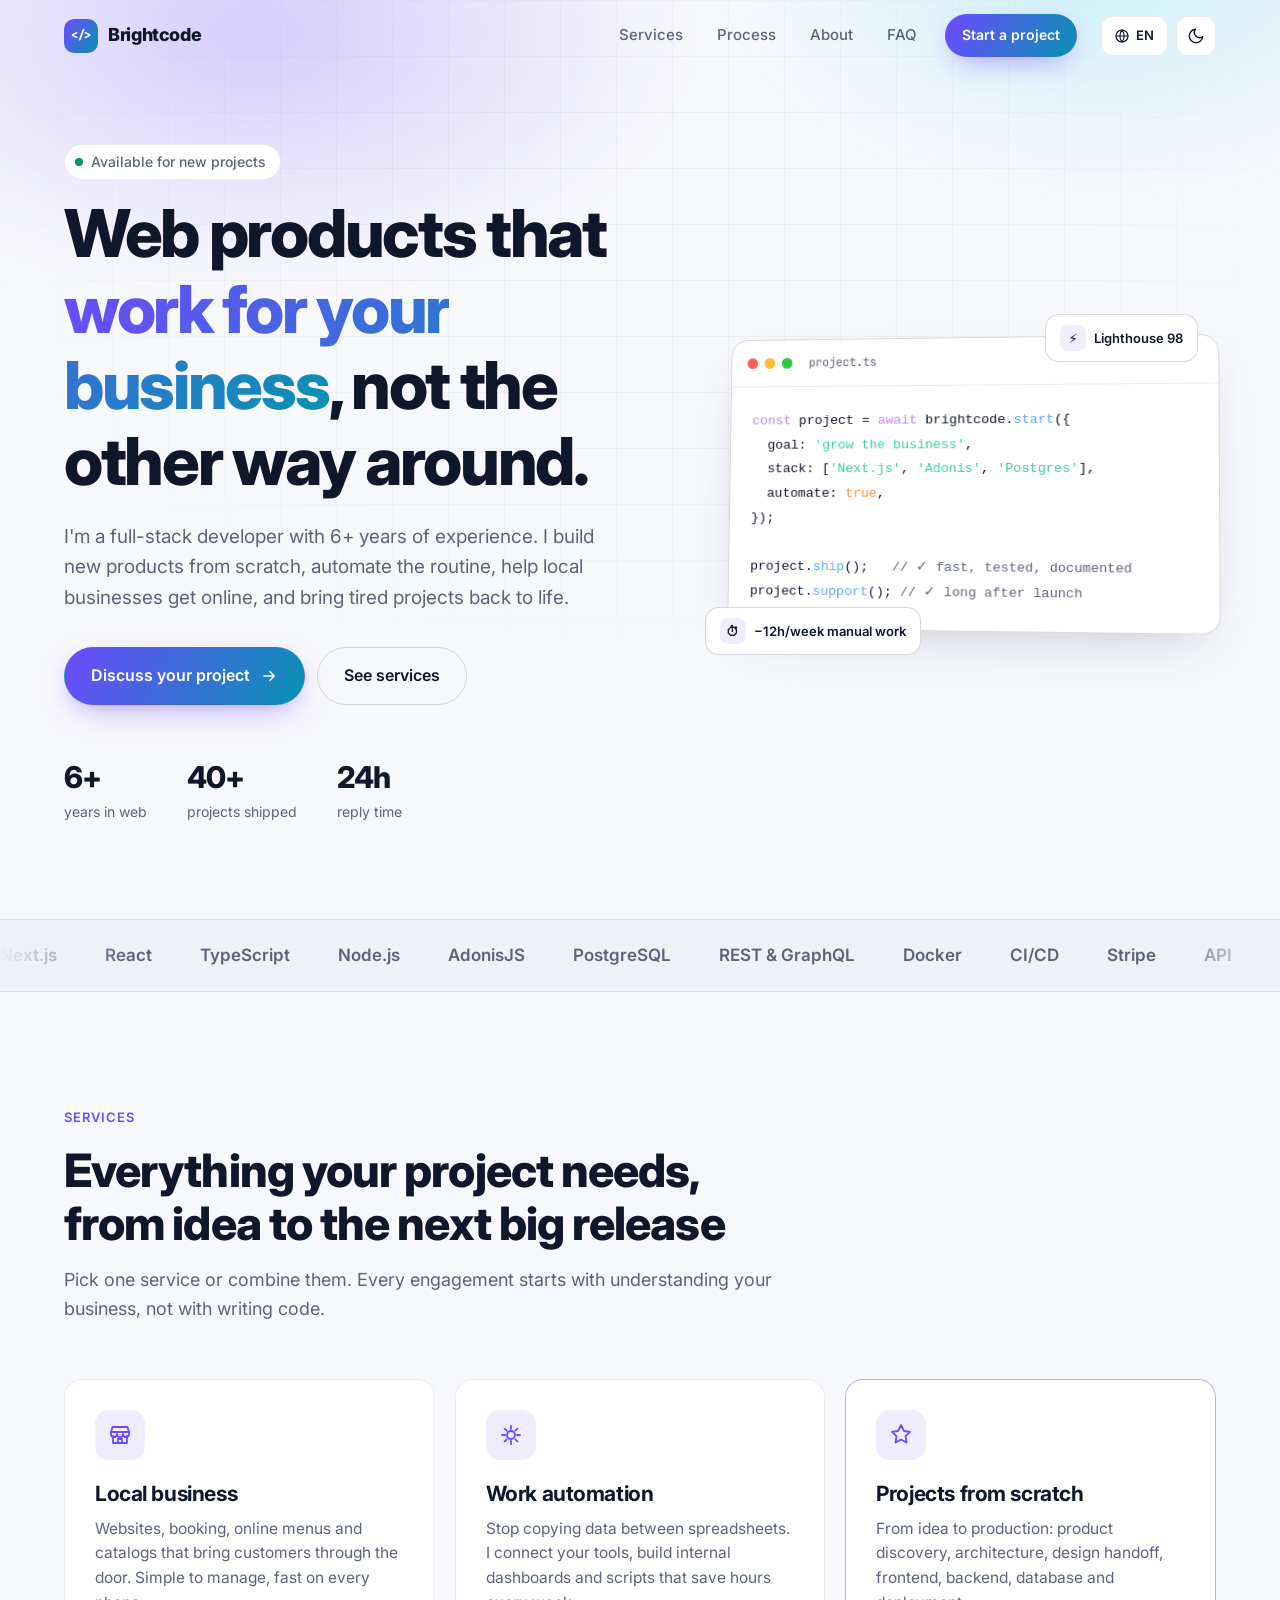
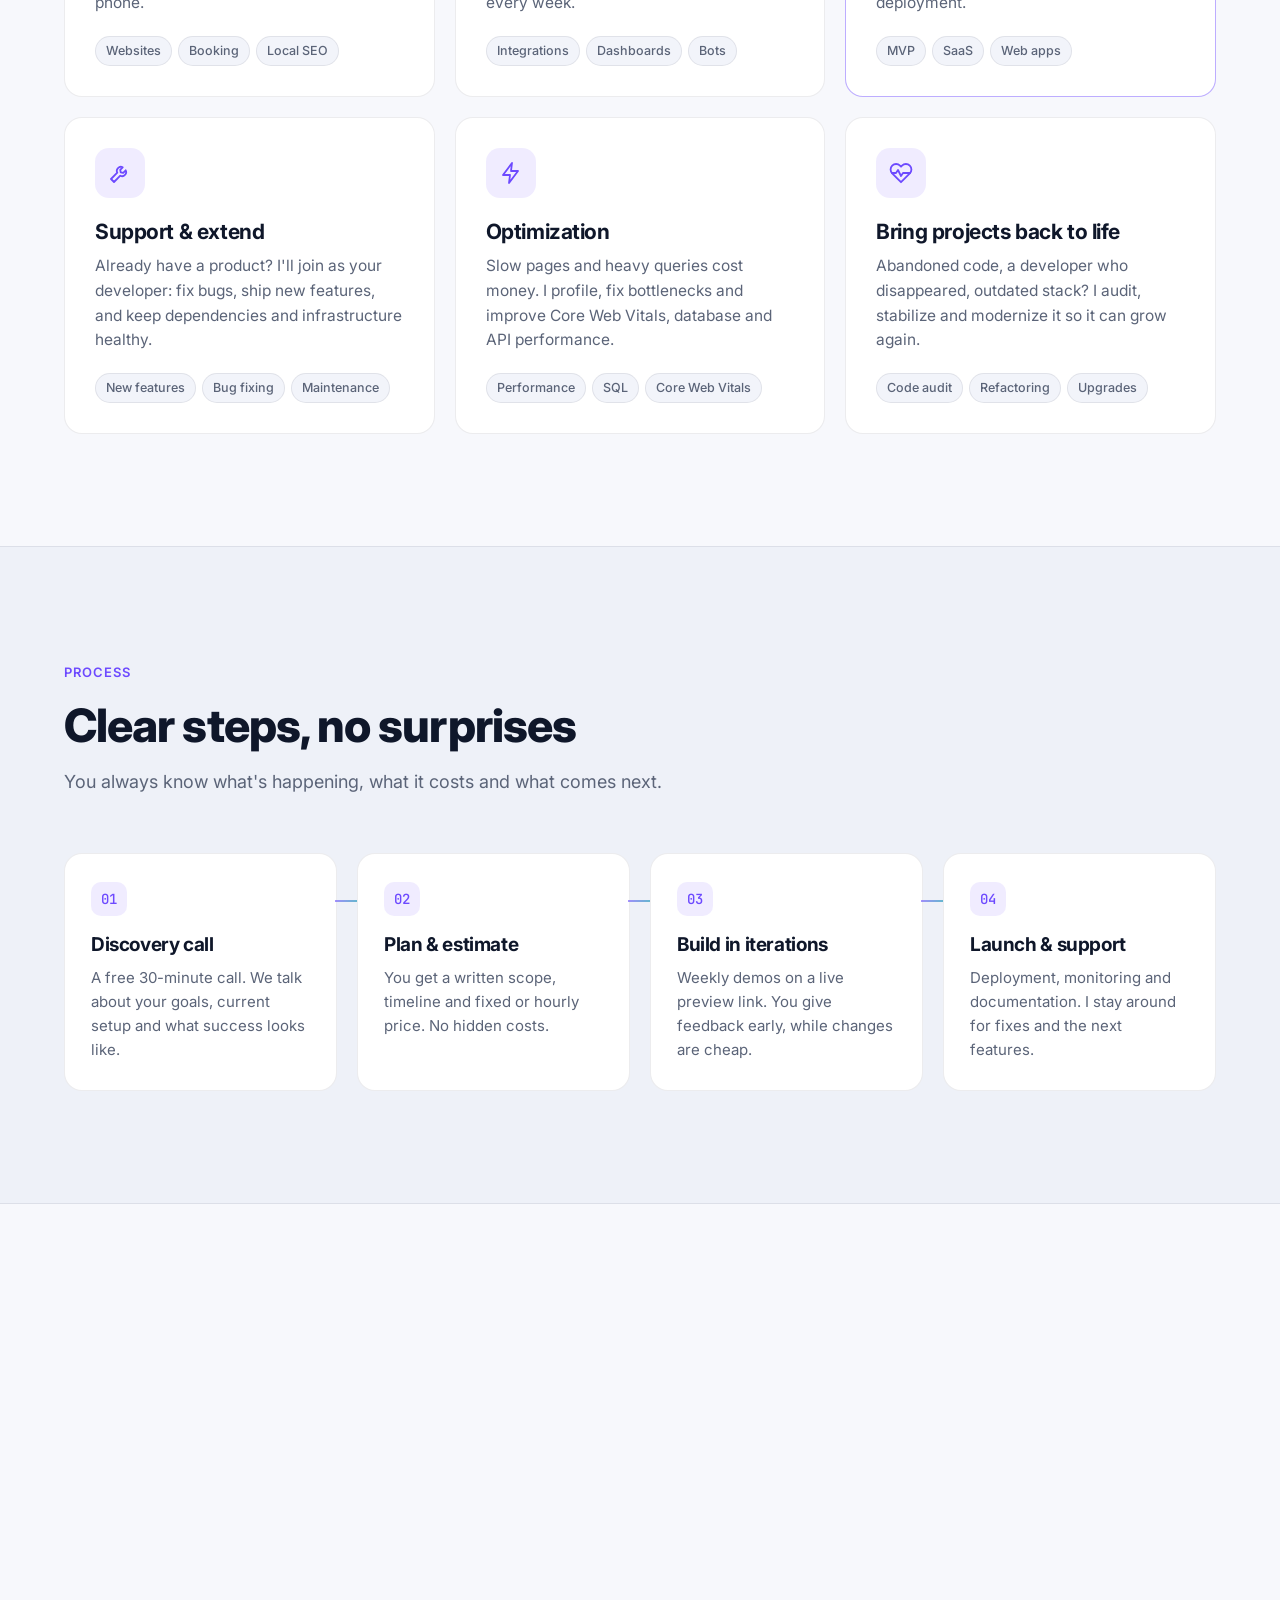
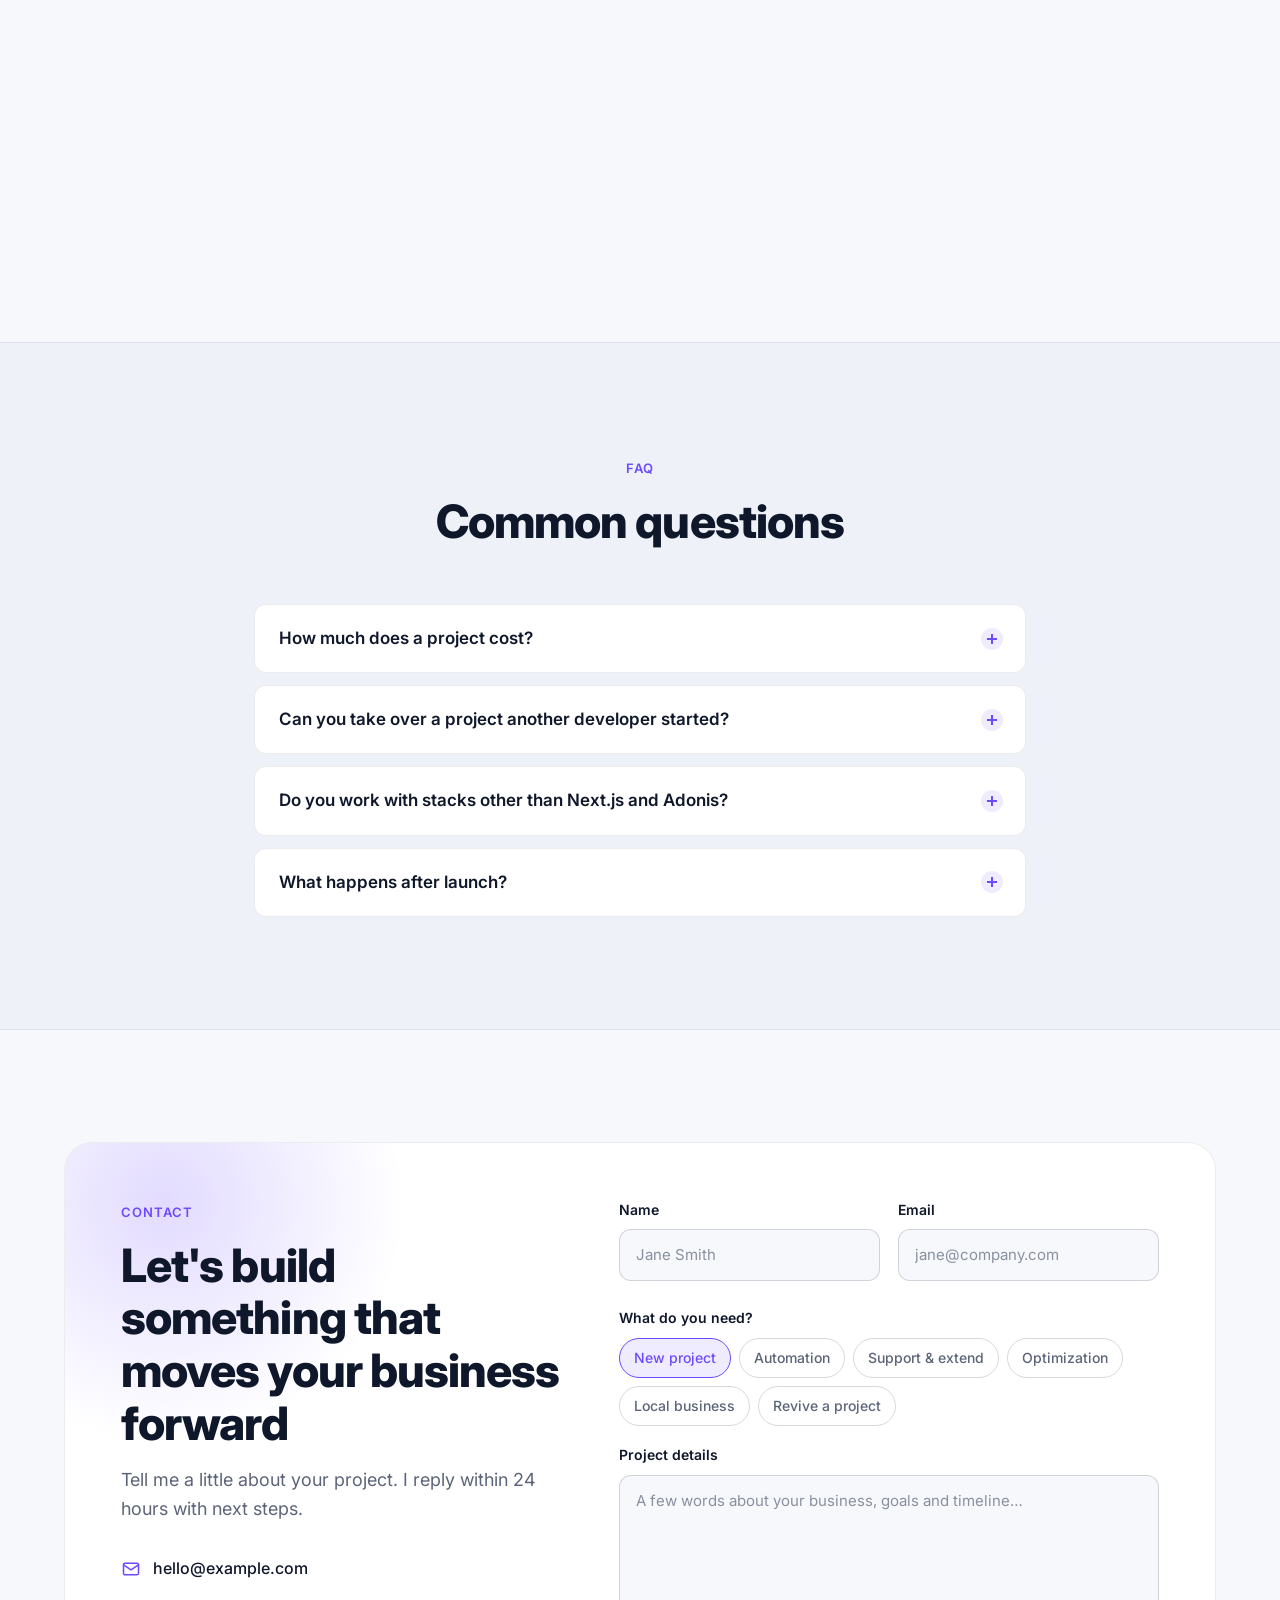
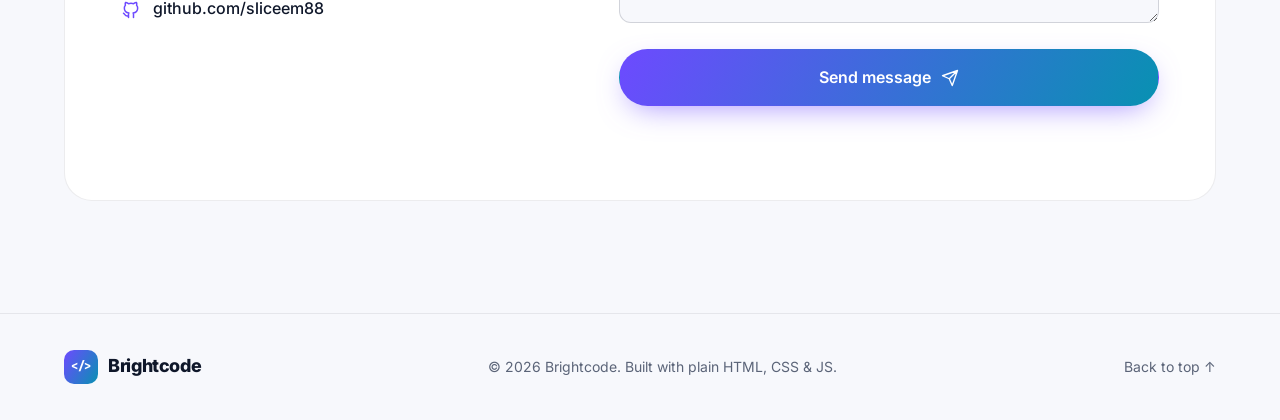
==== index.html @ bf72f072 "Add multilingual landing page for web development services Single-page landing in plain HTML/CSS/JS " ====
<!doctype html>
<html lang="en">
<head>
  <meta charset="utf-8">
  <meta name="viewport" content="width=device-width, initial-scale=1">
  <title>Brightcode — Web development for businesses that want to grow</title>
  <meta name="description" content="Independent web studio. I build new products from scratch, automate routine work, help local businesses get online, and bring existing projects back to life.">
  <meta name="theme-color" content="#0b0d12">
  <meta property="og:title" content="Brightcode — Web development studio">
  <meta property="og:description" content="New builds, automation, support and optimization for web projects.">
  <meta property="og:type" content="website">
  <link rel="icon" href="data:image/svg+xml,%3Csvg xmlns='http://www.w3.org/2000/svg' viewBox='0 0 32 32'%3E%3Crect width='32' height='32' rx='8' fill='%237c5cff'/%3E%3Cpath d='M12 10l-6 6 6 6M20 10l6 6-6 6' stroke='white' stroke-width='3' fill='none' stroke-linecap='round' stroke-linejoin='round'/%3E%3C/svg%3E">
  <link rel="preconnect" href="https://fonts.googleapis.com">
  <link rel="preconnect" href="https://fonts.gstatic.com" crossorigin>
  <link href="https://fonts.googleapis.com/css2?family=Inter:wght@400;500;600;700;800&family=JetBrains+Mono:wght@500&display=swap&subset=cyrillic,latin-ext" rel="stylesheet">
  <link rel="stylesheet" href="styles.css">
  <script>
    // Apply saved theme before paint to avoid a flash
    try {
      var t = localStorage.getItem('theme');
      if (t) document.documentElement.setAttribute('data-theme', t);
    } catch (e) {}
  </script>
</head>
<body>
  <a class="skip-link" href="#main" data-i18n="skip">Skip to content</a>

  <!-- ============ Header ============ -->
  <header class="header" id="header">
    <div class="container header__inner">
      <a href="#top" class="logo" aria-label="Brightcode">
        <span class="logo__mark" aria-hidden="true">&lt;/&gt;</span>
        <span class="logo__text">Brightcode</span>
      </a>

      <nav class="nav" id="nav" aria-label="Main">
        <ul class="nav__list">
          <li><a href="#services" class="nav__link" data-i18n="nav.services">Services</a></li>
          <li><a href="#process" class="nav__link" data-i18n="nav.process">Process</a></li>
          <li><a href="#about" class="nav__link" data-i18n="nav.about">About</a></li>
          <li><a href="#faq" class="nav__link" data-i18n="nav.faq">FAQ</a></li>
          <li class="nav__cta-item"><a href="#contact" class="btn btn--primary btn--sm" data-i18n="nav.cta">Start a project</a></li>
        </ul>
      </nav>

      <div class="header__actions">
        <div class="lang" id="lang">
          <button class="lang__btn" id="langBtn" type="button" aria-haspopup="listbox" aria-expanded="false" aria-label="Language">
            <svg viewBox="0 0 24 24" aria-hidden="true"><circle cx="12" cy="12" r="9"/><path d="M3 12h18M12 3a14 14 0 0 1 0 18M12 3a14 14 0 0 0 0 18"/></svg>
            <span id="langCurrent">EN</span>
          </button>
          <ul class="lang__menu" id="langMenu" role="listbox" aria-label="Language">
            <li><button type="button" role="option" data-lang="en">English <span>EN</span></button></li>
            <li><button type="button" role="option" data-lang="ru">Русский <span>RU</span></button></li>
            <li><button type="button" role="option" data-lang="lv">Latviešu <span>LV</span></button></li>
          </ul>
        </div>
        <button class="icon-btn" id="themeToggle" type="button" data-i18n-aria="aria.theme" aria-label="Toggle color theme">
          <svg class="icon-sun" viewBox="0 0 24 24" aria-hidden="true"><circle cx="12" cy="12" r="4"/><path d="M12 2v2M12 20v2M4.93 4.93l1.41 1.41M17.66 17.66l1.41 1.41M2 12h2M20 12h2M4.93 19.07l1.41-1.41M17.66 6.34l1.41-1.41"/></svg>
          <svg class="icon-moon" viewBox="0 0 24 24" aria-hidden="true"><path d="M21 12.79A9 9 0 1 1 11.21 3 7 7 0 0 0 21 12.79z"/></svg>
        </button>
        <button class="icon-btn burger" id="burger" type="button" data-i18n-aria="aria.menu" aria-label="Open menu" aria-expanded="false" aria-controls="nav">
          <span></span><span></span><span></span>
        </button>
      </div>
    </div>
  </header>

  <main id="main">
    <!-- ============ Hero ============ -->
    <section class="hero" id="top">
      <div class="hero__glow" aria-hidden="true"></div>
      <div class="hero__grid" aria-hidden="true"></div>
      <div class="container hero__inner">
        <div class="hero__content">
          <p class="eyebrow reveal"><span class="dot"></span> <span data-i18n="hero.badge">Available for new projects</span></p>
          <h1 class="hero__title reveal" data-i18n="hero.title">Web products that <span class="gradient-text">work for your business</span>, not the other way around.</h1>
          <p class="hero__lead reveal" data-i18n="hero.lead">I'm a full-stack developer with 6+ years of experience. I build new products from scratch, automate the routine, help local businesses get online, and bring tired projects back to life.</p>
          <div class="hero__actions reveal">
            <a href="#contact" class="btn btn--primary btn--lg">
              <span data-i18n="hero.cta">Discuss your project</span>
              <svg viewBox="0 0 24 24" aria-hidden="true"><path d="M5 12h14M13 6l6 6-6 6"/></svg>
            </a>
            <a href="#services" class="btn btn--ghost btn--lg" data-i18n="hero.cta2">See services</a>
          </div>
          <ul class="hero__stats reveal">
            <li><strong>6+</strong><span data-i18n="hero.stat1">years in web</span></li>
            <li><strong>40+</strong><span data-i18n="hero.stat2">projects shipped</span></li>
            <li><strong>24h</strong><span data-i18n="hero.stat3">reply time</span></li>
          </ul>
        </div>

        <div class="hero__visual reveal" aria-hidden="true">
          <div class="code-card">
            <div class="code-card__bar">
              <span></span><span></span><span></span>
              <em>project.ts</em>
            </div>
<pre class="code-card__body"><code><span class="k">const</span> project = <span class="k">await</span> brightcode.<span class="f">start</span>({
  goal: <span class="s">'grow the business'</span>,
  stack: [<span class="s">'Next.js'</span>, <span class="s">'Adonis'</span>, <span class="s">'Postgres'</span>],
  automate: <span class="b">true</span>,
});

project.<span class="f">ship</span>();   <span class="c">// ✓ fast, tested, documented</span>
project.<span class="f">support</span>(); <span class="c">// ✓ long after launch</span></code></pre>
          </div>
          <div class="float-chip float-chip--1">
            <span class="chip-icon">⚡</span> Lighthouse 98
          </div>
          <div class="float-chip float-chip--2">
            <span class="chip-icon">⏱</span> <span data-i18n="hero.chip">−12h/week manual work</span>
          </div>
        </div>
      </div>
    </section>

    <!-- ============ Marquee ============ -->
    <section class="stack-strip" aria-label="Technologies">
      <div class="marquee">
        <div class="marquee__track">
          <span>Next.js</span><span>React</span><span>TypeScript</span><span>Node.js</span><span>AdonisJS</span><span>PostgreSQL</span><span>REST &amp; GraphQL</span><span>Docker</span><span>CI/CD</span><span>Stripe</span><span>API</span>
          <span aria-hidden="true">Next.js</span><span aria-hidden="true">React</span><span aria-hidden="true">TypeScript</span><span aria-hidden="true">Node.js</span><span aria-hidden="true">AdonisJS</span><span aria-hidden="true">PostgreSQL</span><span aria-hidden="true">REST &amp; GraphQL</span><span aria-hidden="true">Docker</span><span aria-hidden="true">CI/CD</span><span aria-hidden="true">Stripe</span><span aria-hidden="true">API</span>
        </div>
      </div>
    </section>

    <!-- ============ Services ============ -->
    <section class="section" id="services">
      <div class="container">
        <header class="section__head reveal">
          <p class="eyebrow" data-i18n="services.eyebrow">Services</p>
          <h2 class="section__title" data-i18n="services.title">Everything your project needs, from idea to the next big release</h2>
          <p class="section__lead" data-i18n="services.lead">Pick one service or combine them. Every engagement starts with understanding your business, not with writing code.</p>
        </header>

        <div class="services">
          <article class="service-card reveal">
            <div class="service-card__icon">
              <svg viewBox="0 0 24 24" aria-hidden="true"><path d="M3 9l1.5-5h15L21 9"/><path d="M3 9h18v2a3 3 0 0 1-6 0 3 3 0 0 1-6 0 3 3 0 0 1-6 0z"/><path d="M5 13v7h14v-7"/><path d="M10 20v-4h4v4"/></svg>
            </div>
            <h3 data-i18n="s1.title">Local business</h3>
            <p data-i18n="s1.text">Websites, booking, online menus and catalogs that bring customers through the door. Simple to manage, fast on every phone.</p>
            <ul class="tags" data-i18n="s1.tags"><li>Websites</li><li>Booking</li><li>Local SEO</li></ul>
          </article>

          <article class="service-card reveal">
            <div class="service-card__icon">
              <svg viewBox="0 0 24 24" aria-hidden="true"><path d="M12 3v3M12 18v3M3 12h3M18 12h3"/><circle cx="12" cy="12" r="4"/><path d="M5.6 5.6l2.1 2.1M16.3 16.3l2.1 2.1M5.6 18.4l2.1-2.1M16.3 7.7l2.1-2.1"/></svg>
            </div>
            <h3 data-i18n="s2.title">Work automation</h3>
            <p data-i18n="s2.text">Stop copying data between spreadsheets. I connect your tools, build internal dashboards and scripts that save hours every week.</p>
            <ul class="tags" data-i18n="s2.tags"><li>Integrations</li><li>Dashboards</li><li>Bots</li></ul>
          </article>

          <article class="service-card service-card--featured reveal">
            <div class="service-card__icon">
              <svg viewBox="0 0 24 24" aria-hidden="true"><path d="M12 2l3 6 6 .9-4.5 4.3 1 6.3L12 16.5 6.5 19.5l1-6.3L3 8.9 9 8z"/></svg>
            </div>
            <h3 data-i18n="s3.title">Projects from scratch</h3>
            <p data-i18n="s3.text">From idea to production: product discovery, architecture, design handoff, frontend, backend, database and deployment.</p>
            <ul class="tags" data-i18n="s3.tags"><li>MVP</li><li>SaaS</li><li>Web apps</li></ul>
          </article>

          <article class="service-card reveal">
            <div class="service-card__icon">
              <svg viewBox="0 0 24 24" aria-hidden="true"><path d="M14.7 6.3a4 4 0 0 0-5.4 5.4L3 18l3 3 6.3-6.3a4 4 0 0 0 5.4-5.4l-2.5 2.5-2.5-.5-.5-2.5z"/></svg>
            </div>
            <h3 data-i18n="s4.title">Support &amp; extend</h3>
            <p data-i18n="s4.text">Already have a product? I'll join as your developer: fix bugs, ship new features, and keep dependencies and infrastructure healthy.</p>
            <ul class="tags" data-i18n="s4.tags"><li>New features</li><li>Bug fixing</li><li>Maintenance</li></ul>
          </article>

          <article class="service-card reveal">
            <div class="service-card__icon">
              <svg viewBox="0 0 24 24" aria-hidden="true"><path d="M13 2L4 14h7l-1 8 9-12h-7z"/></svg>
            </div>
            <h3 data-i18n="s5.title">Optimization</h3>
            <p data-i18n="s5.text">Slow pages and heavy queries cost money. I profile, fix bottlenecks and improve Core Web Vitals, database and API performance.</p>
            <ul class="tags" data-i18n="s5.tags"><li>Performance</li><li>SQL</li><li>Core Web Vitals</li></ul>
          </article>

          <article class="service-card reveal">
            <div class="service-card__icon">
              <svg viewBox="0 0 24 24" aria-hidden="true"><path d="M20.8 4.6a5.5 5.5 0 0 0-7.8 0L12 5.7l-1-1.1a5.5 5.5 0 0 0-7.8 7.8L12 21.2l8.8-8.8a5.5 5.5 0 0 0 0-7.8z"/><path d="M3 12h4l2-3 3 6 2-3h7"/></svg>
            </div>
            <h3 data-i18n="s6.title">Bring projects back to life</h3>
            <p data-i18n="s6.text">Abandoned code, a developer who disappeared, outdated stack? I audit, stabilize and modernize it so it can grow again.</p>
            <ul class="tags" data-i18n="s6.tags"><li>Code audit</li><li>Refactoring</li><li>Upgrades</li></ul>
          </article>
        </div>
      </div>
    </section>

    <!-- ============ Process ============ -->
    <section class="section section--alt" id="process">
      <div class="container">
        <header class="section__head reveal">
          <p class="eyebrow" data-i18n="process.eyebrow">Process</p>
          <h2 class="section__title" data-i18n="process.title">Clear steps, no surprises</h2>
          <p class="section__lead" data-i18n="process.lead">You always know what's happening, what it costs and what comes next.</p>
        </header>

        <ol class="process">
          <li class="process__step reveal">
            <span class="process__num">01</span>
            <h3 data-i18n="p1.title">Discovery call</h3>
            <p data-i18n="p1.text">A free 30-minute call. We talk about your goals, current setup and what success looks like.</p>
          </li>
          <li class="process__step reveal">
            <span class="process__num">02</span>
            <h3 data-i18n="p2.title">Plan &amp; estimate</h3>
            <p data-i18n="p2.text">You get a written scope, timeline and fixed or hourly price. No hidden costs.</p>
          </li>
          <li class="process__step reveal">
            <span class="process__num">03</span>
            <h3 data-i18n="p3.title">Build in iterations</h3>
            <p data-i18n="p3.text">Weekly demos on a live preview link. You give feedback early, while changes are cheap.</p>
          </li>
          <li class="process__step reveal">
            <span class="process__num">04</span>
            <h3 data-i18n="p4.title">Launch &amp; support</h3>
            <p data-i18n="p4.text">Deployment, monitoring and documentation. I stay around for fixes and the next features.</p>
          </li>
        </ol>
      </div>
    </section>

    <!-- ============ About ============ -->
    <section class="section" id="about">
      <div class="container about">
        <div class="about__text reveal">
          <p class="eyebrow" data-i18n="about.eyebrow">About</p>
          <h2 class="section__title" data-i18n="about.title">One developer, the whole stack, full responsibility</h2>
          <p data-i18n="about.p1">For more than six years I've been building web products for startups, agencies and small businesses. You work directly with the person who writes the code: no account managers, no lost requirements.</p>
          <p data-i18n="about.p2">My main stack is <strong>Next.js</strong> on the frontend, <strong>AdonisJS</strong> on the backend and <strong>PostgreSQL</strong> for data, which lets me move fast while keeping the codebase clean and easy to hand over.</p>
          <ul class="checklist" data-i18n="about.list">
            <li>Clean, typed and tested code</li>
            <li>Honest estimates and regular updates</li>
            <li>You own the code, repository and accounts</li>
            <li>Documentation so any developer can continue</li>
          </ul>
        </div>

        <div class="about__panel reveal">
          <div class="stack-card">
            <h3 data-i18n="about.stack">Core stack</h3>
            <div class="stack-card__row">
              <span>Frontend</span>
              <div class="bar"><i style="--w: 95%"></i></div>
              <em>Next.js · React · TS</em>
            </div>
            <div class="stack-card__row">
              <span>Backend</span>
              <div class="bar"><i style="--w: 90%"></i></div>
              <em>AdonisJS · Node.js</em>
            </div>
            <div class="stack-card__row">
              <span data-i18n="about.db">Database</span>
              <div class="bar"><i style="--w: 88%"></i></div>
              <em>PostgreSQL</em>
            </div>
            <div class="stack-card__row">
              <span>DevOps</span>
              <div class="bar"><i style="--w: 75%"></i></div>
              <em>Docker · CI/CD</em>
            </div>
          </div>
          <blockquote class="quote">
            <p data-i18n="about.quote">“Good software should quietly do its job so you can focus on yours.”</p>
          </blockquote>
        </div>
      </div>
    </section>

    <!-- ============ FAQ ============ -->
    <section class="section section--alt" id="faq">
      <div class="container container--narrow">
        <header class="section__head section__head--center reveal">
          <p class="eyebrow" data-i18n="faq.eyebrow">FAQ</p>
          <h2 class="section__title" data-i18n="faq.title">Common questions</h2>
        </header>

        <div class="faq">
          <details class="faq__item reveal">
            <summary data-i18n="f1.q">How much does a project cost?</summary>
            <p data-i18n="f1.a">It depends on scope. Small business websites start from a fixed price; larger products are estimated after the discovery call. You always get a written estimate before any work starts.</p>
          </details>
          <details class="faq__item reveal">
            <summary data-i18n="f2.q">Can you take over a project another developer started?</summary>
            <p data-i18n="f2.a">Yes, that's one of my core services. I start with a short code audit, tell you honestly what state it's in, and propose a plan to stabilize and continue it.</p>
          </details>
          <details class="faq__item reveal">
            <summary data-i18n="f3.q">Do you work with stacks other than Next.js and Adonis?</summary>
            <p data-i18n="f3.a">Yes. For support and optimization work I'm comfortable with most JavaScript/TypeScript and Node.js stacks, plus common SQL databases. For new builds I recommend my core stack because it's fast to develop and easy to maintain.</p>
          </details>
          <details class="faq__item reveal">
            <summary data-i18n="f4.q">What happens after launch?</summary>
            <p data-i18n="f4.a">You can choose a monthly support plan (fixes, updates, small features) or contact me as needed. Either way, you own everything and get documentation for it.</p>
          </details>
        </div>
      </div>
    </section>

    <!-- ============ Contact ============ -->
    <section class="section" id="contact">
      <div class="container">
        <div class="contact reveal">
          <div class="contact__info">
            <p class="eyebrow" data-i18n="contact.eyebrow">Contact</p>
            <h2 class="section__title" data-i18n="contact.title">Let's build something that moves your business forward</h2>
            <p class="section__lead" data-i18n="contact.lead">Tell me a little about your project. I reply within 24 hours with next steps.</p>
            <ul class="contact__links">
              <li>
                <svg viewBox="0 0 24 24" aria-hidden="true"><rect x="3" y="5" width="18" height="14" rx="2"/><path d="M3 7l9 6 9-6"/></svg>
                <a href="mailto:hello@example.com" id="contactEmail">hello@example.com</a>
              </li>
              <li>
                <svg viewBox="0 0 24 24" aria-hidden="true"><path d="M9 19c-4.3 1.4-4.3-2.5-6-3m12 5v-3.5c0-1 .1-1.4-.5-2 2.8-.3 5.5-1.4 5.5-6a4.6 4.6 0 0 0-1.3-3.2 4.2 4.2 0 0 0-.1-3.2s-1.1-.3-3.5 1.3a12.3 12.3 0 0 0-6.2 0C6.5 2.8 5.4 3.1 5.4 3.1a4.2 4.2 0 0 0-.1 3.2A4.6 4.6 0 0 0 4 9.5c0 4.6 2.7 5.7 5.5 6-.6.6-.6 1.2-.5 2V21"/></svg>
                <a href="https://github.com/sliceem88" target="_blank" rel="noopener">github.com/sliceem88</a>
              </li>
            </ul>
          </div>

          <form class="form" id="contactForm" novalidate>
            <div class="form__row">
              <div class="field">
                <label for="name" data-i18n="form.name">Name</label>
                <input id="name" name="name" type="text" autocomplete="name" data-i18n-placeholder="form.namePh" placeholder="Jane Smith" required>
                <span class="field__error" aria-live="polite"></span>
              </div>
              <div class="field">
                <label for="email" data-i18n="form.email">Email</label>
                <input id="email" name="email" type="email" autocomplete="email" placeholder="jane@company.com" required>
                <span class="field__error" aria-live="polite"></span>
              </div>
            </div>

            <fieldset class="field">
              <legend data-i18n="form.need">What do you need?</legend>
              <div class="pills">
                <label class="pill"><input type="radio" name="service" value="s3" checked><span data-i18n="pill.s3">New project</span></label>
                <label class="pill"><input type="radio" name="service" value="s2"><span data-i18n="pill.s2">Automation</span></label>
                <label class="pill"><input type="radio" name="service" value="s4"><span data-i18n="pill.s4">Support &amp; extend</span></label>
                <label class="pill"><input type="radio" name="service" value="s5"><span data-i18n="pill.s5">Optimization</span></label>
                <label class="pill"><input type="radio" name="service" value="s1"><span data-i18n="pill.s1">Local business</span></label>
                <label class="pill"><input type="radio" name="service" value="s6"><span data-i18n="pill.s6">Revive a project</span></label>
              </div>
            </fieldset>

            <div class="field">
              <label for="message" data-i18n="form.message">Project details</label>
              <textarea id="message" name="message" rows="5" data-i18n-placeholder="form.messagePh" placeholder="A few words about your business, goals and timeline…" required></textarea>
              <span class="field__error" aria-live="polite"></span>
            </div>

            <button class="btn btn--primary btn--lg btn--block" type="submit">
              <span data-i18n="form.submit">Send message</span>
              <svg viewBox="0 0 24 24" aria-hidden="true"><path d="M22 2L11 13M22 2l-7 20-4-9-9-4z"/></svg>
            </button>
            <p class="form__status" id="formStatus" role="status"></p>
          </form>
        </div>
      </div>
    </section>
  </main>

  <!-- ============ Footer ============ -->
  <footer class="footer">
    <div class="container footer__inner">
      <a href="#top" class="logo">
        <span class="logo__mark" aria-hidden="true">&lt;/&gt;</span>
        <span class="logo__text">Brightcode</span>
      </a>
      <p>© <span id="year">2026</span> Brightcode. <span data-i18n="footer.built">Built with plain HTML, CSS &amp; JS.</span></p>
      <a href="#top" class="footer__top" data-i18n="footer.top">Back to top ↑</a>
    </div>
  </footer>

  <script src="i18n.js" defer></script>
  <script src="script.js" defer></script>
</body>
</html>
---- styles.css ----
/* =========================================================
   Brightcode landing — plain CSS
   ========================================================= */

/* ---------- Tokens ---------- */
:root {
  --bg: #0b0d12;
  --bg-alt: #10131a;
  --surface: #151924;
  --surface-2: #1b2030;
  --border: rgba(255, 255, 255, 0.08);
  --border-strong: rgba(255, 255, 255, 0.16);
  --text: #eef0f6;
  --muted: #9aa3b8;
  --accent: #7c5cff;
  --accent-2: #22d3ee;
  --accent-soft: rgba(124, 92, 255, 0.14);
  --danger: #ff6b81;
  --success: #34d399;
  --grad: linear-gradient(120deg, #7c5cff 0%, #22d3ee 100%);
  --shadow: 0 20px 50px -20px rgba(0, 0, 0, 0.6);
  --radius: 18px;
  --radius-sm: 12px;
  --header-h: 72px;
  --font: 'Inter', system-ui, -apple-system, 'Segoe UI', Roboto, sans-serif;
  --mono: 'JetBrains Mono', ui-monospace, SFMono-Regular, Menlo, monospace;
  color-scheme: dark;
}

:root[data-theme="light"] {
  --bg: #f7f8fc;
  --bg-alt: #eef1f8;
  --surface: #ffffff;
  --surface-2: #f2f4fa;
  --border: rgba(15, 23, 42, 0.08);
  --border-strong: rgba(15, 23, 42, 0.16);
  --text: #0f172a;
  --muted: #5b6478;
  --accent: #6d4aff;
  --accent-2: #0891b2;
  --accent-soft: rgba(109, 74, 255, 0.1);
  --danger: #e11d48;
  --success: #059669;
  --grad: linear-gradient(120deg, #6d4aff 0%, #0891b2 100%);
  --shadow: 0 20px 50px -24px rgba(15, 23, 42, 0.25);
  color-scheme: light;
}

@media (prefers-color-scheme: light) {
  :root:not([data-theme="dark"]) {
    --bg: #f7f8fc;
    --bg-alt: #eef1f8;
    --surface: #ffffff;
    --surface-2: #f2f4fa;
    --border: rgba(15, 23, 42, 0.08);
    --border-strong: rgba(15, 23, 42, 0.16);
    --text: #0f172a;
    --muted: #5b6478;
    --accent: #6d4aff;
    --accent-2: #0891b2;
    --accent-soft: rgba(109, 74, 255, 0.1);
    --danger: #e11d48;
    --success: #059669;
    --grad: linear-gradient(120deg, #6d4aff 0%, #0891b2 100%);
    --shadow: 0 20px 50px -24px rgba(15, 23, 42, 0.25);
    color-scheme: light;
  }
}

/* ---------- Base ---------- */
*, *::before, *::after { box-sizing: border-box; }

html { scroll-behavior: smooth; scroll-padding-top: var(--header-h); -webkit-text-size-adjust: 100%; }

body {
  margin: 0;
  font-family: var(--font);
  font-size: 16px;
  line-height: 1.6;
  color: var(--text);
  background: var(--bg);
  -webkit-font-smoothing: antialiased;
  overflow-x: hidden;
}
body.no-scroll { overflow: hidden; }

img, svg { display: block; max-width: 100%; }
a { color: inherit; text-decoration: none; }
h1, h2, h3 { line-height: 1.15; margin: 0; letter-spacing: -0.02em; }
p { margin: 0; }
ul, ol { margin: 0; padding: 0; list-style: none; }
button { font: inherit; color: inherit; cursor: pointer; }

svg { fill: none; stroke: currentColor; stroke-width: 1.8; stroke-linecap: round; stroke-linejoin: round; }

:focus-visible { outline: 2px solid var(--accent-2); outline-offset: 3px; border-radius: 6px; }

.skip-link {
  position: absolute; left: 16px; top: -60px; z-index: 100;
  padding: 10px 16px; background: var(--accent); color: #fff; border-radius: 10px;
}
.skip-link:focus { top: 12px; }

.container { width: 100%; max-width: 1200px; margin: 0 auto; padding: 0 24px; }
.container--narrow { max-width: 820px; }

.gradient-text {
  background: var(--grad);
  -webkit-background-clip: text; background-clip: text;
  color: transparent;
}

/* ---------- Buttons ---------- */
.btn {
  display: inline-flex; align-items: center; justify-content: center; gap: 10px;
  padding: 12px 20px; border-radius: 999px; border: 1px solid transparent;
  font-weight: 600; font-size: 15px; white-space: nowrap;
  transition: transform .2s ease, box-shadow .2s ease, background .2s ease, border-color .2s ease;
}
.btn svg { width: 18px; height: 18px; transition: transform .2s ease; }
.btn:hover svg { transform: translateX(3px); }
.btn--primary {
  background: var(--grad); color: #fff;
  box-shadow: 0 10px 30px -10px rgba(124, 92, 255, .7);
}
.btn--primary:hover { transform: translateY(-2px); box-shadow: 0 16px 36px -10px rgba(124, 92, 255, .8); }
.btn--ghost { border-color: var(--border-strong); background: transparent; }
.btn--ghost:hover { background: var(--surface); border-color: var(--accent); }
.btn--sm { padding: 9px 16px; font-size: 14px; }
.btn--lg { padding: 15px 26px; font-size: 16px; }
.btn--block { width: 100%; }

.icon-btn {
  width: 40px; height: 40px; display: inline-grid; place-items: center;
  border-radius: 12px; border: 1px solid var(--border); background: var(--surface);
  transition: border-color .2s ease, background .2s ease;
}
.icon-btn:hover { border-color: var(--border-strong); }
.icon-btn svg { width: 18px; height: 18px; }

/* ---------- Header ---------- */
.header {
  position: fixed; inset: 0 0 auto 0; z-index: 50; height: var(--header-h);
  transition: background .25s ease, border-color .25s ease, backdrop-filter .25s ease;
  border-bottom: 1px solid transparent;
}
.header.is-scrolled {
  background: color-mix(in srgb, var(--bg) 78%, transparent);
  backdrop-filter: saturate(160%) blur(14px);
  -webkit-backdrop-filter: saturate(160%) blur(14px);
  border-bottom-color: var(--border);
}
.header__inner { height: 100%; display: flex; align-items: center; gap: 24px; }

.logo { display: inline-flex; align-items: center; gap: 10px; font-weight: 800; font-size: 18px; letter-spacing: -0.02em; }
.logo__mark {
  display: inline-grid; place-items: center; width: 34px; height: 34px; border-radius: 10px;
  background: var(--grad); color: #fff; font-family: var(--mono); font-size: 12px;
}

.nav { margin-left: auto; }
.nav__list { display: flex; align-items: center; gap: 6px; }
.nav__link {
  display: block; padding: 8px 14px; border-radius: 999px; color: var(--muted);
  font-weight: 500; font-size: 15px; transition: color .2s ease, background .2s ease;
}
.nav__link:hover, .nav__link.is-active { color: var(--text); background: var(--surface); }
.nav__cta-item { margin-left: 8px; }

.header__actions { display: flex; align-items: center; gap: 8px; }

/* Theme icons */
.icon-moon { display: none; }
:root[data-theme="light"] .icon-sun { display: none; }
:root[data-theme="light"] .icon-moon { display: block; }
@media (prefers-color-scheme: light) {
  :root:not([data-theme="dark"]) .icon-sun { display: none; }
  :root:not([data-theme="dark"]) .icon-moon { display: block; }
}

/* Language switcher */
.lang { position: relative; }
.lang__btn {
  height: 40px; display: inline-flex; align-items: center; gap: 6px; padding: 0 12px;
  border-radius: 12px; border: 1px solid var(--border); background: var(--surface);
  font-weight: 600; font-size: 13px; letter-spacing: .04em;
}
.lang__btn:hover { border-color: var(--border-strong); }
.lang__btn svg { width: 16px; height: 16px; }
.lang__menu {
  position: absolute; right: 0; top: calc(100% + 8px); min-width: 170px; padding: 6px;
  background: var(--surface); border: 1px solid var(--border-strong); border-radius: 14px;
  box-shadow: var(--shadow);
  opacity: 0; visibility: hidden; transform: translateY(-6px);
  transition: opacity .18s ease, transform .18s ease, visibility .18s;
}
.lang.is-open .lang__menu { opacity: 1; visibility: visible; transform: none; }
.lang__menu button {
  width: 100%; display: flex; justify-content: space-between; align-items: center;
  padding: 9px 12px; border: 0; background: none; border-radius: 9px; text-align: left; font-size: 14px;
}
.lang__menu button span { color: var(--muted); font-size: 12px; font-weight: 600; }
.lang__menu button:hover { background: var(--surface-2); }
.lang__menu button[aria-selected="true"] { background: var(--accent-soft); color: var(--accent); }
.lang__menu button[aria-selected="true"] span { color: var(--accent); }

/* Burger */
.burger { display: none; flex-direction: column; align-items: center; justify-content: center; gap: 4px; }
.burger span { display: block; width: 18px; height: 2px; border-radius: 2px; background: currentColor; transition: transform .25s ease, opacity .2s ease; }
.burger.is-open span:nth-child(1) { transform: translateY(6px) rotate(45deg); }
.burger.is-open span:nth-child(2) { opacity: 0; }
.burger.is-open span:nth-child(3) { transform: translateY(-6px) rotate(-45deg); }

/* ---------- Eyebrow ---------- */
.eyebrow {
  display: inline-flex; align-items: center; gap: 8px; margin-bottom: 16px;
  font-size: 13px; font-weight: 600; letter-spacing: .08em; text-transform: uppercase; color: var(--accent);
}
.dot {
  width: 8px; height: 8px; border-radius: 50%; background: var(--success);
  box-shadow: 0 0 0 0 rgba(52, 211, 153, .6); animation: pulse 2s infinite;
}
@keyframes pulse {
  70% { box-shadow: 0 0 0 10px rgba(52, 211, 153, 0); }
  100% { box-shadow: 0 0 0 0 rgba(52, 211, 153, 0); }
}

/* ---------- Hero ---------- */
.hero {
  position: relative; overflow: hidden;
  padding: calc(var(--header-h) + 72px) 0 96px;
}
.hero__glow {
  position: absolute; inset: -20% -10% auto; height: 720px; pointer-events: none;
  background:
    radial-gradient(40% 50% at 25% 30%, rgba(124, 92, 255, .28), transparent 70%),
    radial-gradient(35% 45% at 80% 20%, rgba(34, 211, 238, .2), transparent 70%);
  filter: blur(20px);
}
.hero__grid {
  position: absolute; inset: 0; pointer-events: none; opacity: .5;
  background-image:
    linear-gradient(var(--border) 1px, transparent 1px),
    linear-gradient(90deg, var(--border) 1px, transparent 1px);
  background-size: 56px 56px;
  -webkit-mask-image: radial-gradient(ellipse 70% 60% at 50% 30%, #000 30%, transparent 80%);
          mask-image: radial-gradient(ellipse 70% 60% at 50% 30%, #000 30%, transparent 80%);
}
.hero__inner { position: relative; display: grid; grid-template-columns: 1.1fr .9fr; gap: 56px; align-items: center; }
.hero__eyebrow { color: var(--muted); }
.hero .eyebrow { color: var(--muted); text-transform: none; letter-spacing: 0; font-size: 14px; font-weight: 500;
  padding: 6px 14px 6px 10px; border: 1px solid var(--border); border-radius: 999px; background: var(--surface); }
.hero__title { font-size: clamp(38px, 5.6vw, 66px); font-weight: 800; letter-spacing: -0.035em; }
.hero__lead { margin-top: 22px; max-width: 560px; font-size: clamp(16px, 1.6vw, 19px); color: var(--muted); }
.hero__actions { margin-top: 34px; display: flex; flex-wrap: wrap; gap: 12px; }
.hero__stats { margin-top: 48px; display: flex; gap: 40px; flex-wrap: wrap; }
.hero__stats li { display: flex; flex-direction: column; }
.hero__stats strong { font-size: 30px; font-weight: 800; letter-spacing: -0.03em; }
.hero__stats span { font-size: 14px; color: var(--muted); }

.hero__visual { position: relative; }
.code-card {
  position: relative; border-radius: var(--radius); overflow: hidden;
  background: color-mix(in srgb, var(--surface) 92%, transparent);
  border: 1px solid var(--border-strong); box-shadow: var(--shadow);
  transform: perspective(1200px) rotateY(-6deg) rotateX(3deg);
  transition: transform .5s ease;
}
.hero__visual:hover .code-card { transform: perspective(1200px) rotateY(0) rotateX(0); }
.code-card__bar { display: flex; align-items: center; gap: 7px; padding: 14px 16px; border-bottom: 1px solid var(--border); }
.code-card__bar span { width: 11px; height: 11px; border-radius: 50%; background: #ff5f57; }
.code-card__bar span:nth-child(2) { background: #febc2e; }
.code-card__bar span:nth-child(3) { background: #28c840; }
.code-card__bar em { margin-left: 10px; font-style: normal; font-family: var(--mono); font-size: 12px; color: var(--muted); }
.code-card__body {
  margin: 0; padding: 22px 22px 26px; overflow-x: auto;
  font-family: var(--mono); font-size: 13.5px; line-height: 1.75; color: var(--text);
}
.code-card .k { color: #c084fc; }
.code-card .f { color: #60a5fa; }
.code-card .s { color: #34d399; }
.code-card .b { color: #fb923c; }
.code-card .c { color: var(--muted); }

.float-chip {
  position: absolute; display: inline-flex; align-items: center; gap: 8px;
  padding: 10px 14px; border-radius: 14px; font-size: 13px; font-weight: 600;
  background: var(--surface); border: 1px solid var(--border-strong); box-shadow: var(--shadow);
  animation: float 6s ease-in-out infinite;
}
.float-chip--1 { top: -22px; right: 18px; }
.float-chip--2 { bottom: -24px; left: -18px; animation-delay: -3s; }
.chip-icon { display: inline-grid; place-items: center; width: 26px; height: 26px; border-radius: 8px; background: var(--accent-soft); }
@keyframes float { 50% { transform: translateY(-10px); } }

/* ---------- Marquee ---------- */
.stack-strip { border-block: 1px solid var(--border); background: var(--bg-alt); padding: 22px 0; overflow: hidden; }
.marquee { -webkit-mask-image: linear-gradient(90deg, transparent, #000 10%, #000 90%, transparent); mask-image: linear-gradient(90deg, transparent, #000 10%, #000 90%, transparent); }
.marquee__track { display: flex; gap: 48px; width: max-content; animation: marquee 38s linear infinite; }
.marquee__track span { font-weight: 600; color: var(--muted); font-size: 17px; white-space: nowrap; }
.stack-strip:hover .marquee__track { animation-play-state: paused; }
@keyframes marquee { to { transform: translateX(calc(-50% - 24px)); } }

/* ---------- Sections ---------- */
.section { padding: 112px 0; }
.section--alt { background: var(--bg-alt); border-block: 1px solid var(--border); }
.section__head { max-width: 720px; margin-bottom: 56px; }
.section__head--center { margin-inline: auto; text-align: center; }
.section__title { font-size: clamp(30px, 3.8vw, 46px); font-weight: 800; }
.section__lead { margin-top: 16px; color: var(--muted); font-size: 18px; }

/* ---------- Services ---------- */
.services { display: grid; grid-template-columns: repeat(3, 1fr); gap: 20px; }
.service-card {
  --mx: 50%; --my: 50%;
  position: relative; padding: 30px; border-radius: var(--radius);
  background: var(--surface); border: 1px solid var(--border);
  overflow: hidden; isolation: isolate;
  transition: transform .3s ease, border-color .3s ease, box-shadow .3s ease;
}
.service-card::before {
  content: ''; position: absolute; inset: 0; z-index: -1; opacity: 0; transition: opacity .3s ease;
  background: radial-gradient(380px circle at var(--mx) var(--my), var(--accent-soft), transparent 60%);
}
.service-card:hover { transform: translateY(-4px); border-color: var(--border-strong); box-shadow: var(--shadow); }
.service-card:hover::before { opacity: 1; }
.service-card--featured { border-color: color-mix(in srgb, var(--accent) 45%, transparent); }
.service-card__icon {
  width: 50px; height: 50px; display: grid; place-items: center; margin-bottom: 22px;
  border-radius: 14px; background: var(--accent-soft); color: var(--accent);
}
.service-card__icon svg { width: 24px; height: 24px; }
.service-card h3 { font-size: 21px; font-weight: 700; margin-bottom: 10px; }
.service-card p { color: var(--muted); font-size: 15.5px; }
.tags { display: flex; flex-wrap: wrap; gap: 6px; margin-top: 20px; }
.tags li {
  padding: 4px 10px; border-radius: 999px; font-size: 12.5px; font-weight: 500;
  border: 1px solid var(--border); color: var(--muted); background: var(--surface-2);
}

/* ---------- Process ---------- */
.process { display: grid; grid-template-columns: repeat(4, 1fr); gap: 20px; counter-reset: step; position: relative; }
.process__step {
  position: relative; padding: 28px 26px; border-radius: var(--radius);
  background: var(--surface); border: 1px solid var(--border);
}
.process__step:not(:last-child)::after {
  content: ''; position: absolute; top: 46px; right: -21px; width: 22px; height: 2px;
  background: var(--grad); opacity: .6;
}
.process__num {
  display: inline-block; margin-bottom: 18px; font-family: var(--mono); font-size: 14px; font-weight: 500;
  padding: 6px 10px; border-radius: 10px; background: var(--accent-soft); color: var(--accent);
}
.process__step h3 { font-size: 19px; margin-bottom: 10px; }
.process__step p { color: var(--muted); font-size: 15px; }

/* ---------- About ---------- */
.about { display: grid; grid-template-columns: 1.1fr .9fr; gap: 64px; align-items: center; }
.about__text .section__title { margin-bottom: 22px; }
.about__text > p { color: var(--muted); font-size: 17px; margin-bottom: 16px; }
.about__text strong { color: var(--text); }
.checklist { margin-top: 26px; display: grid; gap: 12px; }
.checklist li { position: relative; padding-left: 34px; font-weight: 500; }
.checklist li::before {
  content: ''; position: absolute; left: 0; top: 2px; width: 22px; height: 22px; border-radius: 50%;
  background: var(--accent-soft) url("data:image/svg+xml,%3Csvg xmlns='http://www.w3.org/2000/svg' viewBox='0 0 24 24' fill='none' stroke='%237c5cff' stroke-width='3' stroke-linecap='round' stroke-linejoin='round'%3E%3Cpath d='M5 12l5 5 9-10'/%3E%3C/svg%3E") center / 13px no-repeat;
}

.stack-card { padding: 30px; border-radius: var(--radius); background: var(--surface); border: 1px solid var(--border); box-shadow: var(--shadow); }
.stack-card h3 { font-size: 18px; margin-bottom: 24px; }
.stack-card__row { display: grid; grid-template-columns: 90px 1fr; gap: 6px 16px; align-items: center; margin-bottom: 20px; }
.stack-card__row:last-child { margin-bottom: 0; }
.stack-card__row > span { font-weight: 600; font-size: 14px; }
.stack-card__row em { grid-column: 2; font-style: normal; font-size: 13px; color: var(--muted); }
.bar { height: 8px; border-radius: 99px; background: var(--surface-2); overflow: hidden; }
.bar i { display: block; height: 100%; width: 0; border-radius: inherit; background: var(--grad); transition: width 1.2s cubic-bezier(.2, .8, .2, 1) .2s; }
.is-visible .bar i { width: var(--w); }

.quote { margin: 20px 0 0; padding: 22px 26px; border-radius: var(--radius); border: 1px dashed var(--border-strong); }
.quote p { font-size: 17px; font-weight: 500; font-style: italic; }

/* ---------- FAQ ---------- */
.faq { display: grid; gap: 12px; }
.faq__item { border-radius: var(--radius-sm); background: var(--surface); border: 1px solid var(--border); transition: border-color .2s ease; }
.faq__item[open] { border-color: var(--border-strong); }
.faq__item summary {
  list-style: none; cursor: pointer; padding: 20px 56px 20px 24px; position: relative;
  font-weight: 600; font-size: 17px;
}
.faq__item summary::-webkit-details-marker { display: none; }
.faq__item summary::after {
  content: ''; position: absolute; right: 22px; top: 50%; width: 22px; height: 22px; margin-top: -11px;
  border-radius: 50%; background: var(--accent-soft);
  -webkit-mask: none;
  background-image:
    linear-gradient(var(--accent), var(--accent)),
    linear-gradient(var(--accent), var(--accent));
  background-size: 10px 2px, 2px 10px;
  background-position: center;
  background-repeat: no-repeat;
  transition: transform .25s ease;
}
.faq__item[open] summary::after { transform: rotate(45deg); }
.faq__item p { padding: 0 24px 22px; color: var(--muted); }

/* ---------- Contact ---------- */
.contact {
  display: grid; grid-template-columns: .9fr 1.1fr; gap: 56px; padding: 56px;
  border-radius: 28px; background: var(--surface); border: 1px solid var(--border);
  position: relative; overflow: hidden; isolation: isolate;
}
.contact::before {
  content: ''; position: absolute; z-index: -1; width: 520px; height: 520px; left: -160px; top: -200px;
  background: radial-gradient(circle, rgba(124, 92, 255, .22), transparent 65%);
}
.contact__links { margin-top: 32px; display: grid; gap: 14px; }
.contact__links li { display: flex; align-items: center; gap: 12px; font-weight: 500; }
.contact__links svg { width: 20px; height: 20px; color: var(--accent); flex: none; }
.contact__links a { border-bottom: 1px solid transparent; transition: border-color .2s ease; overflow-wrap: anywhere; }
.contact__links a:hover { border-bottom-color: currentColor; }

.form { display: grid; gap: 18px; }
.form__row { display: grid; grid-template-columns: 1fr 1fr; gap: 18px; }
.field { display: grid; gap: 8px; margin: 0; padding: 0; border: 0; min-width: 0; }
.field label, .field legend { font-size: 14px; font-weight: 600; padding: 0; }
.field legend { margin-bottom: 8px; }
.field input, .field textarea {
  width: 100%; padding: 13px 16px; border-radius: var(--radius-sm);
  border: 1px solid var(--border-strong); background: var(--bg);
  color: var(--text); font: inherit; font-size: 15px; resize: vertical;
  transition: border-color .2s ease, box-shadow .2s ease;
}
.field input::placeholder, .field textarea::placeholder { color: var(--muted); opacity: .7; }
.field input:focus, .field textarea:focus { outline: none; border-color: var(--accent); box-shadow: 0 0 0 4px var(--accent-soft); }
.field__error { font-size: 13px; color: var(--danger); min-height: 0; }
.field.is-invalid input, .field.is-invalid textarea { border-color: var(--danger); }

.pills { display: flex; flex-wrap: wrap; gap: 8px; }
.pill { position: relative; cursor: pointer; }
.pill input { position: absolute; opacity: 0; pointer-events: none; }
.pill span {
  display: inline-block; padding: 8px 14px; border-radius: 999px; font-size: 14px; font-weight: 500;
  border: 1px solid var(--border-strong); color: var(--muted); transition: all .2s ease;
}
.pill:hover span { color: var(--text); }
.pill input:checked + span { background: var(--accent-soft); border-color: var(--accent); color: var(--accent); }
.pill input:focus-visible + span { outline: 2px solid var(--accent-2); outline-offset: 2px; }

.form__status { font-size: 14px; color: var(--success); min-height: 1.4em; text-align: center; }

/* ---------- Footer ---------- */
.footer { padding: 36px 0; border-top: 1px solid var(--border); }
.footer__inner { display: flex; align-items: center; justify-content: space-between; gap: 16px; flex-wrap: wrap; }
.footer p { color: var(--muted); font-size: 14px; }
.footer__top { font-size: 14px; color: var(--muted); }
.footer__top:hover { color: var(--text); }

/* ---------- Reveal ---------- */
.reveal { opacity: 0; transform: translateY(24px); transition: opacity .7s ease, transform .7s cubic-bezier(.2, .8, .2, 1); }
.reveal.is-visible { opacity: 1; transform: none; }

/* ---------- Responsive ---------- */
@media (max-width: 1080px) {
  .services { grid-template-columns: repeat(2, 1fr); }
  .process { grid-template-columns: repeat(2, 1fr); }
  .process__step::after { display: none; }
}

@media (max-width: 899px) {
  :root { --header-h: 64px; }
  .burger { display: inline-flex; }
  .nav {
    position: fixed; inset: var(--header-h) 0 0 0; margin: 0;
    background: var(--bg); padding: 24px;
    opacity: 0; visibility: hidden; transform: translateY(-8px);
    transition: opacity .25s ease, transform .25s ease, visibility .25s;
  }
  .nav.is-open { opacity: 1; visibility: visible; transform: none; }
  .nav__list { flex-direction: column; align-items: stretch; gap: 4px; }
  .nav__link { font-size: 20px; padding: 14px 16px; border-radius: 14px; color: var(--text); }
  .nav__cta-item { margin: 16px 0 0; }
  .nav__cta-item .btn { width: 100%; padding: 15px; font-size: 16px; }
  .header__actions { margin-left: auto; }
  .header:has(.nav.is-open) { background: var(--bg); border-bottom-color: var(--border); }

  .hero { padding: calc(var(--header-h) + 48px) 0 80px; }
  .hero__inner { grid-template-columns: 1fr; gap: 64px; }
  .hero__visual { max-width: 560px; }
  .code-card { transform: none; }
  .about { grid-template-columns: 1fr; gap: 40px; }
  .contact { grid-template-columns: 1fr; gap: 36px; padding: 40px 32px; }
  .section { padding: 88px 0; }
}

@media (max-width: 640px) {
  .container { padding: 0 16px; }
  .services, .process { grid-template-columns: 1fr; }
  .form__row { grid-template-columns: 1fr; }
  .hero__stats { gap: 28px; }
  .hero__stats strong { font-size: 26px; }
  .hero__actions .btn { flex: 1 1 100%; }
  .float-chip--2 { left: 8px; }
  .float-chip--1 { right: 8px; }
  .code-card__body { font-size: 12px; padding: 18px; }
  .contact { padding: 28px 20px; border-radius: 22px; }
  .section { padding: 72px 0; }
  .section__head { margin-bottom: 40px; }
  .service-card { padding: 24px; }
  .footer__inner { flex-direction: column; text-align: center; }
  .logo__text { font-size: 17px; }
}

@media (prefers-reduced-motion: reduce) {
  html { scroll-behavior: auto; }
  *, *::before, *::after { animation: none !important; transition: none !important; }
  .reveal { opacity: 1; transform: none; }
  .bar i { width: var(--w); }
}
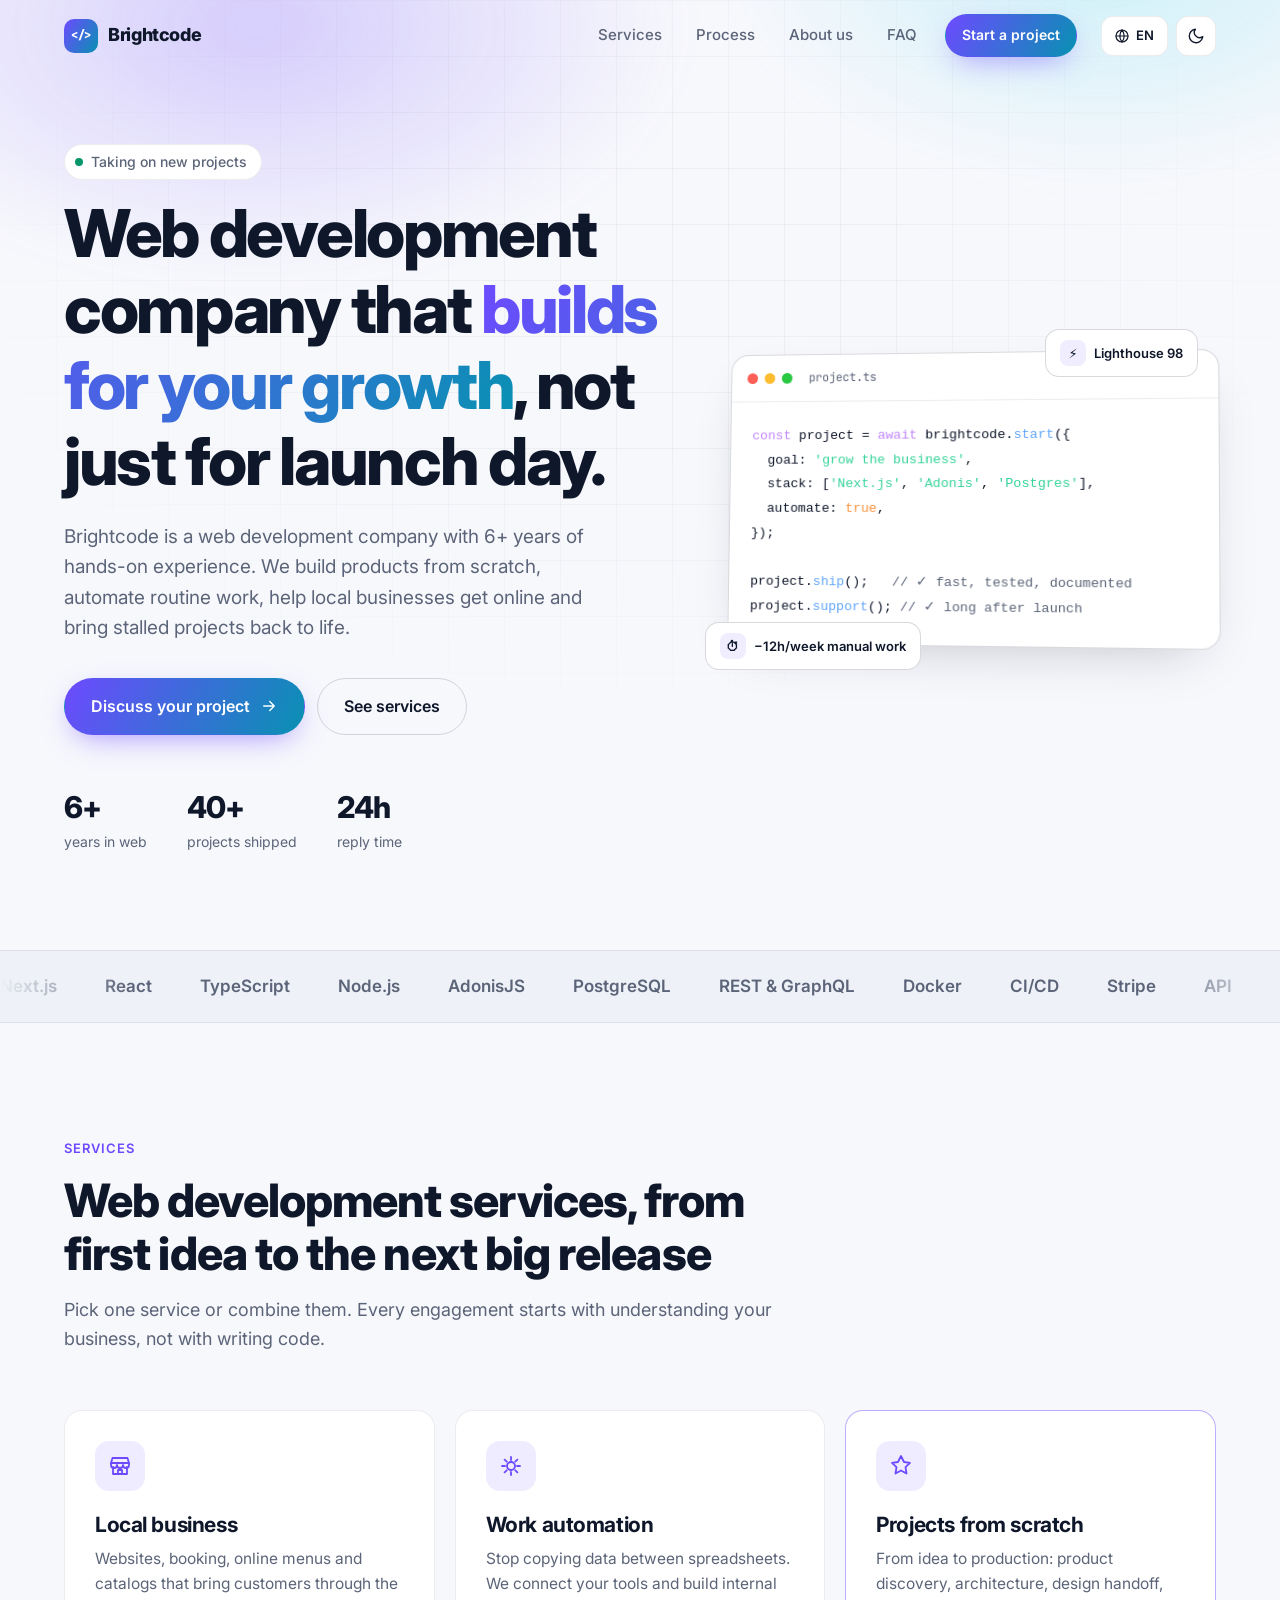
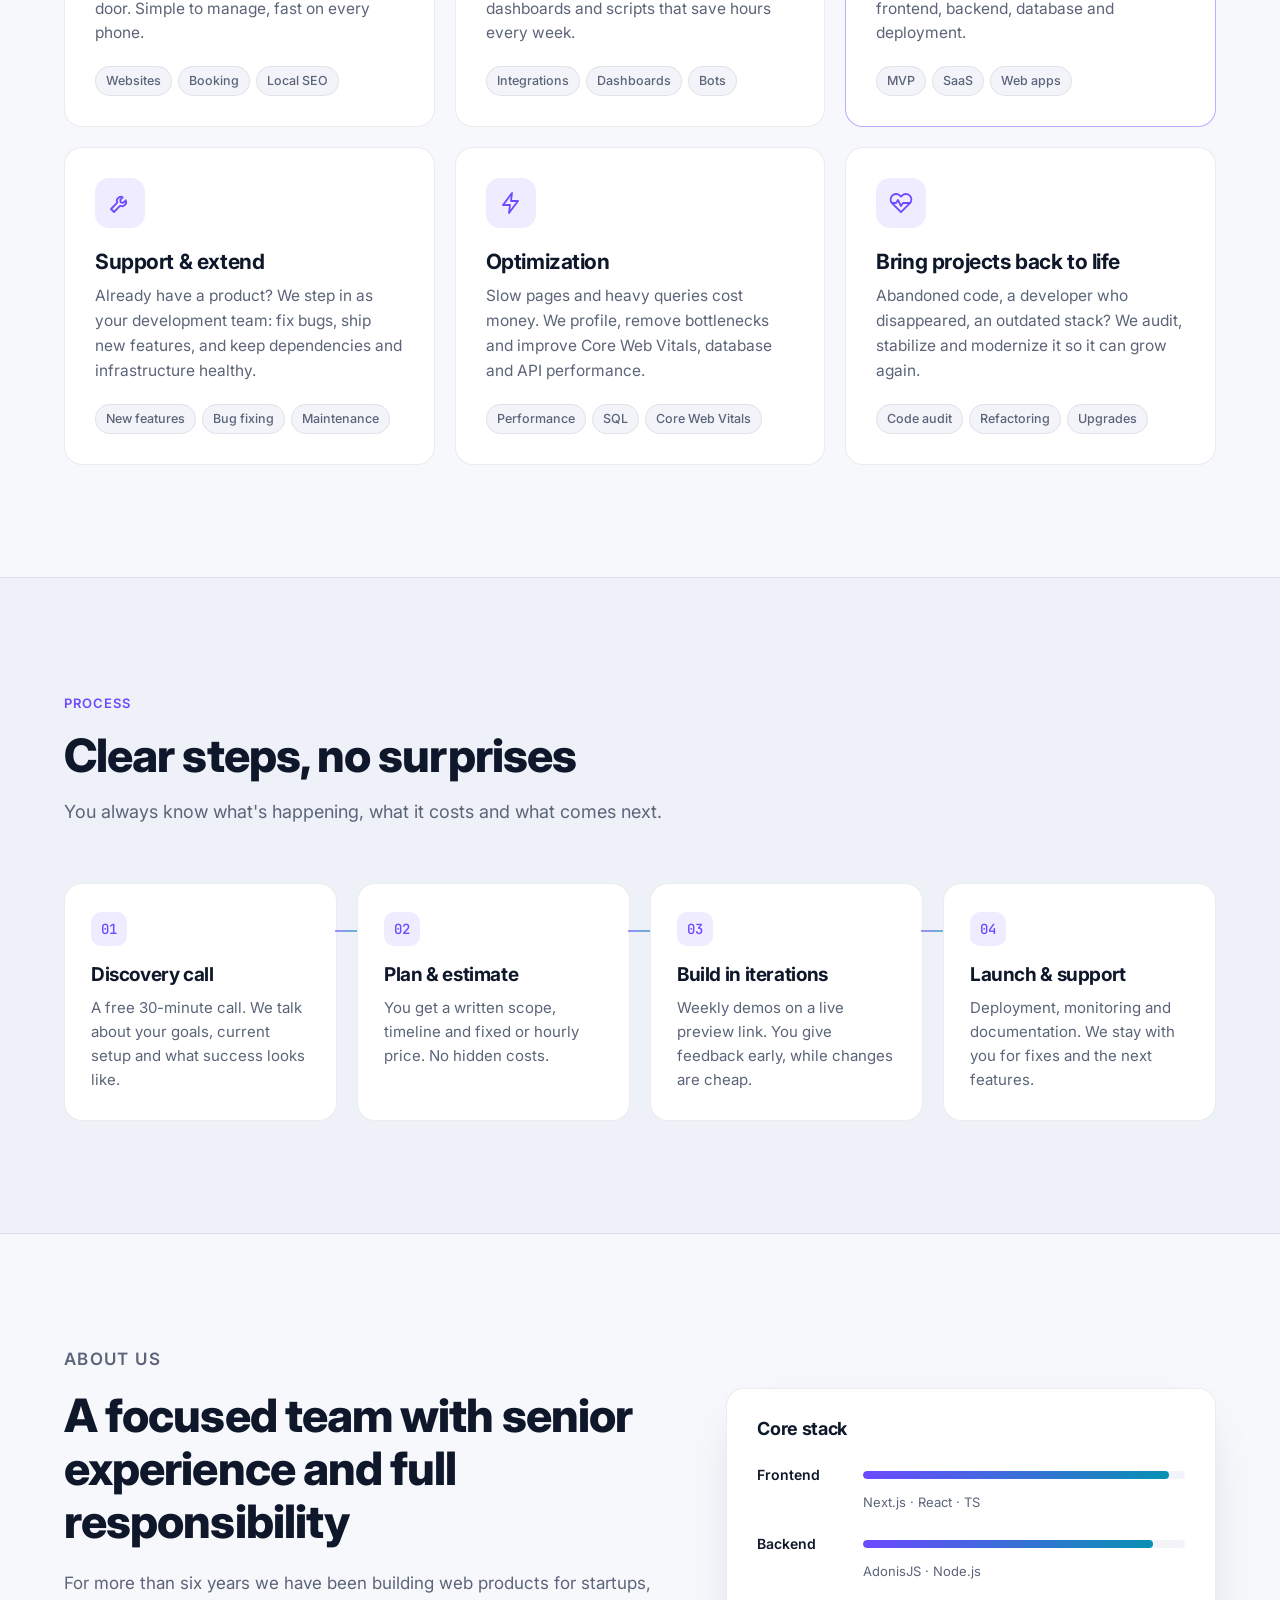
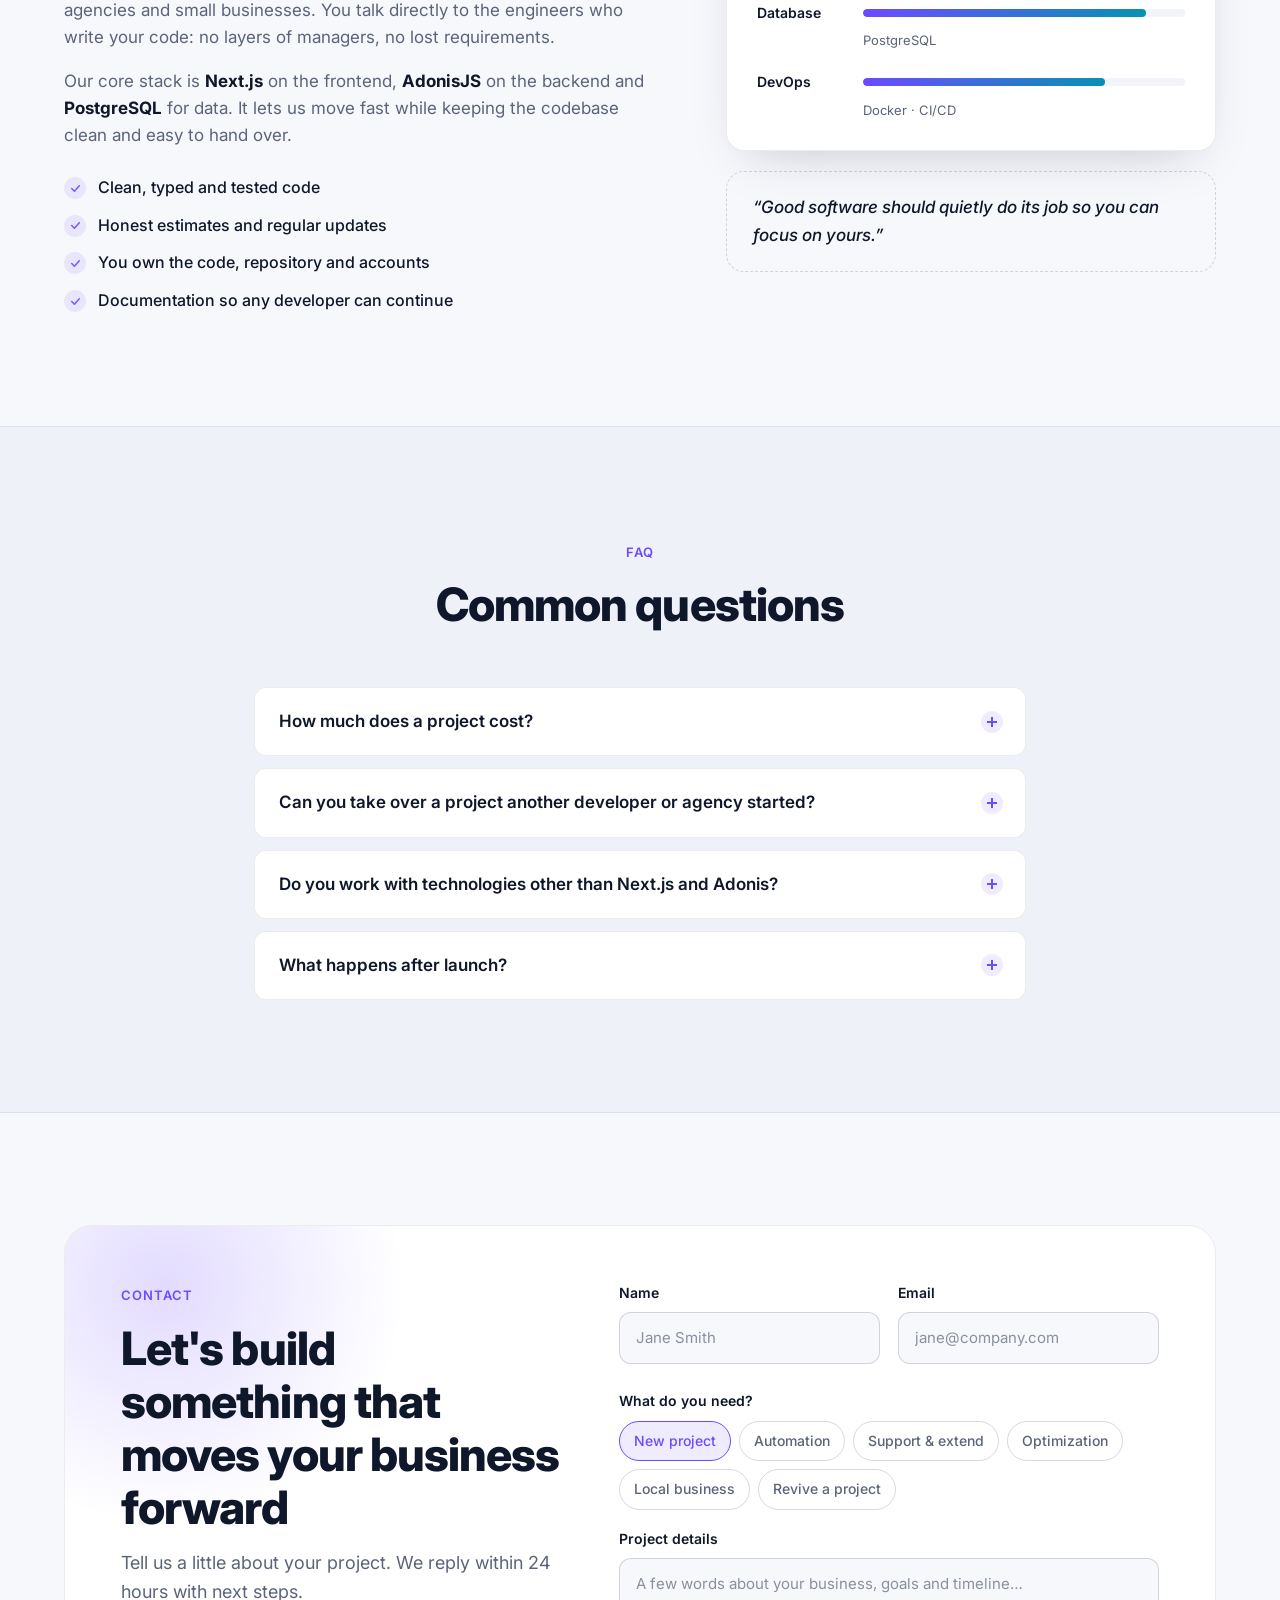
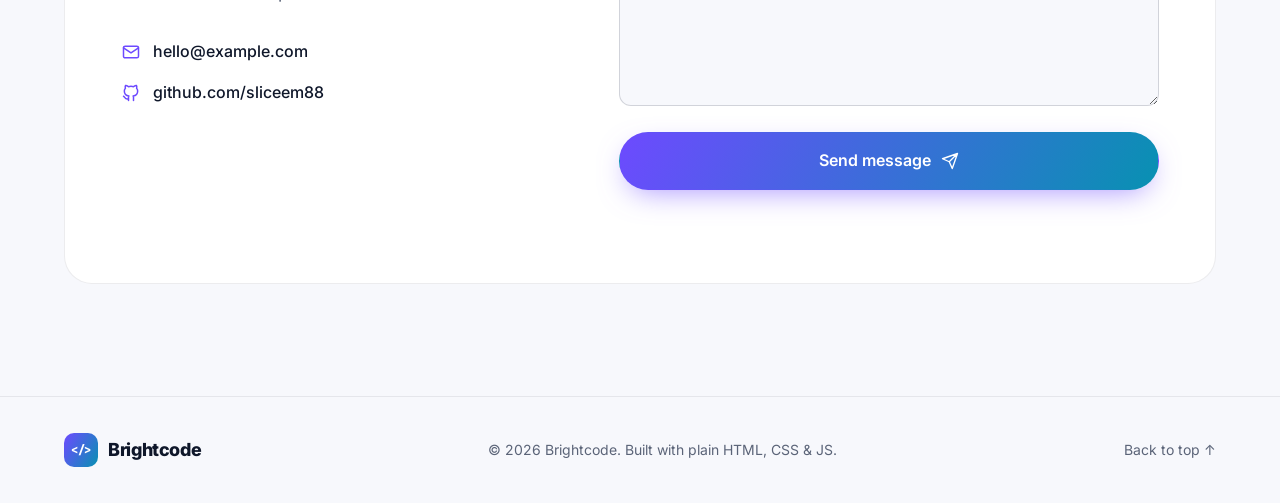
==== commit 8b6e4e12: "Rewrite copy in company voice and add per-language SEO pages - Copy now speaks as a web development " ====
--- a/index.html
+++ b/index.html
@@ -1,15 +1,35 @@
+<!-- Generated by scripts/build.js from src/template.html. Do not edit directly. -->
 <!doctype html>
 <html lang="en">
 <head>
   <meta charset="utf-8">
   <meta name="viewport" content="width=device-width, initial-scale=1">
-  <title>Brightcode — Web development for businesses that want to grow</title>
-  <meta name="description" content="Independent web studio. I build new products from scratch, automate routine work, help local businesses get online, and bring existing projects back to life.">
+  <title>Brightcode — Web Development Company | Websites, Web Apps &amp; Automation</title>
+  <meta name="description" content="Brightcode is a web development company. We build websites and web apps from scratch, automate business processes, support and optimize existing projects, and help local businesses grow online.">
+  <meta name="robots" content="index, follow, max-image-preview:large">
+  <link rel="canonical" href="https://example.com/">
+  <link rel="alternate" hreflang="en" href="https://example.com/">
+  <link rel="alternate" hreflang="ru" href="https://example.com/ru/">
+  <link rel="alternate" hreflang="lv" href="https://example.com/lv/">
+  <link rel="alternate" hreflang="x-default" href="https://example.com/">
   <meta name="theme-color" content="#0b0d12">
-  <meta property="og:title" content="Brightcode — Web development studio">
-  <meta property="og:description" content="New builds, automation, support and optimization for web projects.">
   <meta property="og:type" content="website">
-  <link rel="icon" href="data:image/svg+xml,%3Csvg xmlns='http://www.w3.org/2000/svg' viewBox='0 0 32 32'%3E%3Crect width='32' height='32' rx='8' fill='%237c5cff'/%3E%3Cpath d='M12 10l-6 6 6 6M20 10l6 6-6 6' stroke='white' stroke-width='3' fill='none' stroke-linecap='round' stroke-linejoin='round'/%3E%3C/svg%3E">
+  <meta property="og:site_name" content="Brightcode">
+  <meta property="og:url" content="https://example.com/">
+  <meta property="og:title" content="Brightcode — Web Development Company | Websites, Web Apps &amp; Automation">
+  <meta property="og:description" content="Brightcode is a web development company. We build websites and web apps from scratch, automate business processes, support and optimize existing projects, and help local businesses grow online.">
+  <meta property="og:image" content="https://example.com/og-image.png">
+  <meta property="og:image:width" content="1200">
+  <meta property="og:image:height" content="630">
+  <meta property="og:locale" content="en_US">
+  <meta property="og:locale:alternate" content="ru_RU">
+  <meta property="og:locale:alternate" content="lv_LV">
+  <meta name="twitter:card" content="summary_large_image">
+  <meta name="twitter:title" content="Brightcode — Web Development Company | Websites, Web Apps &amp; Automation">
+  <meta name="twitter:description" content="Brightcode is a web development company. We build websites and web apps from scratch, automate business processes, support and optimize existing projects, and help local businesses grow online.">
+  <meta name="twitter:image" content="https://example.com/og-image.png">
+  <link rel="icon" href="favicon.svg" type="image/svg+xml">
+  <link rel="apple-touch-icon" href="apple-touch-icon.png">
   <link rel="preconnect" href="https://fonts.googleapis.com">
   <link rel="preconnect" href="https://fonts.gstatic.com" crossorigin>
   <link href="https://fonts.googleapis.com/css2?family=Inter:wght@400;500;600;700;800&family=JetBrains+Mono:wght@500&display=swap&subset=cyrillic,latin-ext" rel="stylesheet">
@@ -23,7 +43,7 @@
   </script>
 </head>
 <body>
-  <a class="skip-link" href="#main" data-i18n="skip">Skip to content</a>
+  <a class="skip-link" href="#main">Skip to content</a>
 
   <!-- ============ Header ============ -->
   <header class="header" id="header">
@@ -33,33 +53,33 @@
         <span class="logo__text">Brightcode</span>
       </a>
 
-      <nav class="nav" id="nav" aria-label="Main">
+      <nav class="nav" id="nav" aria-label="Main navigation">
         <ul class="nav__list">
-          <li><a href="#services" class="nav__link" data-i18n="nav.services">Services</a></li>
-          <li><a href="#process" class="nav__link" data-i18n="nav.process">Process</a></li>
-          <li><a href="#about" class="nav__link" data-i18n="nav.about">About</a></li>
-          <li><a href="#faq" class="nav__link" data-i18n="nav.faq">FAQ</a></li>
-          <li class="nav__cta-item"><a href="#contact" class="btn btn--primary btn--sm" data-i18n="nav.cta">Start a project</a></li>
+          <li><a href="#services" class="nav__link">Services</a></li>
+          <li><a href="#process" class="nav__link">Process</a></li>
+          <li><a href="#about" class="nav__link">About us</a></li>
+          <li><a href="#faq" class="nav__link">FAQ</a></li>
+          <li class="nav__cta-item"><a href="#contact" class="btn btn--primary btn--sm">Start a project</a></li>
         </ul>
       </nav>
 
       <div class="header__actions">
         <div class="lang" id="lang">
-          <button class="lang__btn" id="langBtn" type="button" aria-haspopup="listbox" aria-expanded="false" aria-label="Language">
+          <button class="lang__btn" id="langBtn" type="button" aria-haspopup="true" aria-expanded="false" aria-controls="langMenu" aria-label="Change language">
             <svg viewBox="0 0 24 24" aria-hidden="true"><circle cx="12" cy="12" r="9"/><path d="M3 12h18M12 3a14 14 0 0 1 0 18M12 3a14 14 0 0 0 0 18"/></svg>
-            <span id="langCurrent">EN</span>
+            <span>EN</span>
           </button>
-          <ul class="lang__menu" id="langMenu" role="listbox" aria-label="Language">
-            <li><button type="button" role="option" data-lang="en">English <span>EN</span></button></li>
-            <li><button type="button" role="option" data-lang="ru">Русский <span>RU</span></button></li>
-            <li><button type="button" role="option" data-lang="lv">Latviešu <span>LV</span></button></li>
+          <ul class="lang__menu" id="langMenu">
+            <li><a href="" hreflang="en" lang="en" aria-current="page" data-lang="en">English <span>EN</span></a></li>
+            <li><a href="ru/" hreflang="ru" lang="ru" data-lang="ru">Русский <span>RU</span></a></li>
+            <li><a href="lv/" hreflang="lv" lang="lv" data-lang="lv">Latviešu <span>LV</span></a></li>
           </ul>
         </div>
-        <button class="icon-btn" id="themeToggle" type="button" data-i18n-aria="aria.theme" aria-label="Toggle color theme">
+        <button class="icon-btn" id="themeToggle" type="button" aria-label="Toggle color theme">
           <svg class="icon-sun" viewBox="0 0 24 24" aria-hidden="true"><circle cx="12" cy="12" r="4"/><path d="M12 2v2M12 20v2M4.93 4.93l1.41 1.41M17.66 17.66l1.41 1.41M2 12h2M20 12h2M4.93 19.07l1.41-1.41M17.66 6.34l1.41-1.41"/></svg>
           <svg class="icon-moon" viewBox="0 0 24 24" aria-hidden="true"><path d="M21 12.79A9 9 0 1 1 11.21 3 7 7 0 0 0 21 12.79z"/></svg>
         </button>
-        <button class="icon-btn burger" id="burger" type="button" data-i18n-aria="aria.menu" aria-label="Open menu" aria-expanded="false" aria-controls="nav">
+        <button class="icon-btn burger" id="burger" type="button" aria-label="Open menu" aria-expanded="false" aria-controls="nav">
           <span></span><span></span><span></span>
         </button>
       </div>
@@ -73,20 +93,20 @@
       <div class="hero__grid" aria-hidden="true"></div>
       <div class="container hero__inner">
         <div class="hero__content">
-          <p class="eyebrow reveal"><span class="dot"></span> <span data-i18n="hero.badge">Available for new projects</span></p>
-          <h1 class="hero__title reveal" data-i18n="hero.title">Web products that <span class="gradient-text">work for your business</span>, not the other way around.</h1>
-          <p class="hero__lead reveal" data-i18n="hero.lead">I'm a full-stack developer with 6+ years of experience. I build new products from scratch, automate the routine, help local businesses get online, and bring tired projects back to life.</p>
+          <p class="eyebrow reveal"><span class="dot"></span> <span>Taking on new projects</span></p>
+          <h1 class="hero__title reveal">Web development company that <span class="gradient-text">builds for your growth</span>, not just for launch day.</h1>
+          <p class="hero__lead reveal">Brightcode is a web development company with 6+ years of hands-on experience. We build products from scratch, automate routine work, help local businesses get online and bring stalled projects back to life.</p>
           <div class="hero__actions reveal">
             <a href="#contact" class="btn btn--primary btn--lg">
-              <span data-i18n="hero.cta">Discuss your project</span>
+              <span>Discuss your project</span>
               <svg viewBox="0 0 24 24" aria-hidden="true"><path d="M5 12h14M13 6l6 6-6 6"/></svg>
             </a>
-            <a href="#services" class="btn btn--ghost btn--lg" data-i18n="hero.cta2">See services</a>
+            <a href="#services" class="btn btn--ghost btn--lg">See services</a>
           </div>
           <ul class="hero__stats reveal">
-            <li><strong>6+</strong><span data-i18n="hero.stat1">years in web</span></li>
-            <li><strong>40+</strong><span data-i18n="hero.stat2">projects shipped</span></li>
-            <li><strong>24h</strong><span data-i18n="hero.stat3">reply time</span></li>
+            <li><strong>6+</strong><span>years in web</span></li>
+            <li><strong>40+</strong><span>projects shipped</span></li>
+            <li><strong>24h</strong><span>reply time</span></li>
           </ul>
         </div>
 
@@ -109,14 +129,14 @@
             <span class="chip-icon">⚡</span> Lighthouse 98
           </div>
           <div class="float-chip float-chip--2">
-            <span class="chip-icon">⏱</span> <span data-i18n="hero.chip">−12h/week manual work</span>
+            <span class="chip-icon">⏱</span> <span>−12h/week manual work</span>
           </div>
         </div>
       </div>
     </section>
 
     <!-- ============ Marquee ============ -->
-    <section class="stack-strip" aria-label="Technologies">
+    <section class="stack-strip" aria-label="Technologies we use">
       <div class="marquee">
         <div class="marquee__track">
           <span>Next.js</span><span>React</span><span>TypeScript</span><span>Node.js</span><span>AdonisJS</span><span>PostgreSQL</span><span>REST &amp; GraphQL</span><span>Docker</span><span>CI/CD</span><span>Stripe</span><span>API</span>
@@ -129,9 +149,9 @@
     <section class="section" id="services">
       <div class="container">
         <header class="section__head reveal">
-          <p class="eyebrow" data-i18n="services.eyebrow">Services</p>
-          <h2 class="section__title" data-i18n="services.title">Everything your project needs, from idea to the next big release</h2>
-          <p class="section__lead" data-i18n="services.lead">Pick one service or combine them. Every engagement starts with understanding your business, not with writing code.</p>
+          <p class="eyebrow">Services</p>
+          <h2 class="section__title">Web development services, from first idea to the next big release</h2>
+          <p class="section__lead">Pick one service or combine them. Every engagement starts with understanding your business, not with writing code.</p>
         </header>
 
         <div class="services">
@@ -139,54 +159,54 @@
             <div class="service-card__icon">
               <svg viewBox="0 0 24 24" aria-hidden="true"><path d="M3 9l1.5-5h15L21 9"/><path d="M3 9h18v2a3 3 0 0 1-6 0 3 3 0 0 1-6 0 3 3 0 0 1-6 0z"/><path d="M5 13v7h14v-7"/><path d="M10 20v-4h4v4"/></svg>
             </div>
-            <h3 data-i18n="s1.title">Local business</h3>
-            <p data-i18n="s1.text">Websites, booking, online menus and catalogs that bring customers through the door. Simple to manage, fast on every phone.</p>
-            <ul class="tags" data-i18n="s1.tags"><li>Websites</li><li>Booking</li><li>Local SEO</li></ul>
+            <h3>Local business</h3>
+            <p>Websites, booking, online menus and catalogs that bring customers through the door. Simple to manage, fast on every phone.</p>
+            <ul class="tags"><li>Websites</li><li>Booking</li><li>Local SEO</li></ul>
           </article>
 
           <article class="service-card reveal">
             <div class="service-card__icon">
               <svg viewBox="0 0 24 24" aria-hidden="true"><path d="M12 3v3M12 18v3M3 12h3M18 12h3"/><circle cx="12" cy="12" r="4"/><path d="M5.6 5.6l2.1 2.1M16.3 16.3l2.1 2.1M5.6 18.4l2.1-2.1M16.3 7.7l2.1-2.1"/></svg>
             </div>
-            <h3 data-i18n="s2.title">Work automation</h3>
-            <p data-i18n="s2.text">Stop copying data between spreadsheets. I connect your tools, build internal dashboards and scripts that save hours every week.</p>
-            <ul class="tags" data-i18n="s2.tags"><li>Integrations</li><li>Dashboards</li><li>Bots</li></ul>
+            <h3>Work automation</h3>
+            <p>Stop copying data between spreadsheets. We connect your tools and build internal dashboards and scripts that save hours every week.</p>
+            <ul class="tags"><li>Integrations</li><li>Dashboards</li><li>Bots</li></ul>
           </article>
 
           <article class="service-card service-card--featured reveal">
             <div class="service-card__icon">
               <svg viewBox="0 0 24 24" aria-hidden="true"><path d="M12 2l3 6 6 .9-4.5 4.3 1 6.3L12 16.5 6.5 19.5l1-6.3L3 8.9 9 8z"/></svg>
             </div>
-            <h3 data-i18n="s3.title">Projects from scratch</h3>
-            <p data-i18n="s3.text">From idea to production: product discovery, architecture, design handoff, frontend, backend, database and deployment.</p>
-            <ul class="tags" data-i18n="s3.tags"><li>MVP</li><li>SaaS</li><li>Web apps</li></ul>
+            <h3>Projects from scratch</h3>
+            <p>From idea to production: product discovery, architecture, design handoff, frontend, backend, database and deployment.</p>
+            <ul class="tags"><li>MVP</li><li>SaaS</li><li>Web apps</li></ul>
           </article>
 
           <article class="service-card reveal">
             <div class="service-card__icon">
               <svg viewBox="0 0 24 24" aria-hidden="true"><path d="M14.7 6.3a4 4 0 0 0-5.4 5.4L3 18l3 3 6.3-6.3a4 4 0 0 0 5.4-5.4l-2.5 2.5-2.5-.5-.5-2.5z"/></svg>
             </div>
-            <h3 data-i18n="s4.title">Support &amp; extend</h3>
-            <p data-i18n="s4.text">Already have a product? I'll join as your developer: fix bugs, ship new features, and keep dependencies and infrastructure healthy.</p>
-            <ul class="tags" data-i18n="s4.tags"><li>New features</li><li>Bug fixing</li><li>Maintenance</li></ul>
+            <h3>Support &amp; extend</h3>
+            <p>Already have a product? We step in as your development team: fix bugs, ship new features, and keep dependencies and infrastructure healthy.</p>
+            <ul class="tags"><li>New features</li><li>Bug fixing</li><li>Maintenance</li></ul>
           </article>
 
           <article class="service-card reveal">
             <div class="service-card__icon">
               <svg viewBox="0 0 24 24" aria-hidden="true"><path d="M13 2L4 14h7l-1 8 9-12h-7z"/></svg>
             </div>
-            <h3 data-i18n="s5.title">Optimization</h3>
-            <p data-i18n="s5.text">Slow pages and heavy queries cost money. I profile, fix bottlenecks and improve Core Web Vitals, database and API performance.</p>
-            <ul class="tags" data-i18n="s5.tags"><li>Performance</li><li>SQL</li><li>Core Web Vitals</li></ul>
+            <h3>Optimization</h3>
+            <p>Slow pages and heavy queries cost money. We profile, remove bottlenecks and improve Core Web Vitals, database and API performance.</p>
+            <ul class="tags"><li>Performance</li><li>SQL</li><li>Core Web Vitals</li></ul>
           </article>
 
           <article class="service-card reveal">
             <div class="service-card__icon">
               <svg viewBox="0 0 24 24" aria-hidden="true"><path d="M20.8 4.6a5.5 5.5 0 0 0-7.8 0L12 5.7l-1-1.1a5.5 5.5 0 0 0-7.8 7.8L12 21.2l8.8-8.8a5.5 5.5 0 0 0 0-7.8z"/><path d="M3 12h4l2-3 3 6 2-3h7"/></svg>
             </div>
-            <h3 data-i18n="s6.title">Bring projects back to life</h3>
-            <p data-i18n="s6.text">Abandoned code, a developer who disappeared, outdated stack? I audit, stabilize and modernize it so it can grow again.</p>
-            <ul class="tags" data-i18n="s6.tags"><li>Code audit</li><li>Refactoring</li><li>Upgrades</li></ul>
+            <h3>Bring projects back to life</h3>
+            <p>Abandoned code, a developer who disappeared, an outdated stack? We audit, stabilize and modernize it so it can grow again.</p>
+            <ul class="tags"><li>Code audit</li><li>Refactoring</li><li>Upgrades</li></ul>
           </article>
         </div>
       </div>
@@ -196,31 +216,31 @@
     <section class="section section--alt" id="process">
       <div class="container">
         <header class="section__head reveal">
-          <p class="eyebrow" data-i18n="process.eyebrow">Process</p>
-          <h2 class="section__title" data-i18n="process.title">Clear steps, no surprises</h2>
-          <p class="section__lead" data-i18n="process.lead">You always know what's happening, what it costs and what comes next.</p>
+          <p class="eyebrow">Process</p>
+          <h2 class="section__title">Clear steps, no surprises</h2>
+          <p class="section__lead">You always know what's happening, what it costs and what comes next.</p>
         </header>
 
         <ol class="process">
           <li class="process__step reveal">
             <span class="process__num">01</span>
-            <h3 data-i18n="p1.title">Discovery call</h3>
-            <p data-i18n="p1.text">A free 30-minute call. We talk about your goals, current setup and what success looks like.</p>
+            <h3>Discovery call</h3>
+            <p>A free 30-minute call. We talk about your goals, current setup and what success looks like.</p>
           </li>
           <li class="process__step reveal">
             <span class="process__num">02</span>
-            <h3 data-i18n="p2.title">Plan &amp; estimate</h3>
-            <p data-i18n="p2.text">You get a written scope, timeline and fixed or hourly price. No hidden costs.</p>
+            <h3>Plan &amp; estimate</h3>
+            <p>You get a written scope, timeline and fixed or hourly price. No hidden costs.</p>
           </li>
           <li class="process__step reveal">
             <span class="process__num">03</span>
-            <h3 data-i18n="p3.title">Build in iterations</h3>
-            <p data-i18n="p3.text">Weekly demos on a live preview link. You give feedback early, while changes are cheap.</p>
+            <h3>Build in iterations</h3>
+            <p>Weekly demos on a live preview link. You give feedback early, while changes are cheap.</p>
           </li>
           <li class="process__step reveal">
             <span class="process__num">04</span>
-            <h3 data-i18n="p4.title">Launch &amp; support</h3>
-            <p data-i18n="p4.text">Deployment, monitoring and documentation. I stay around for fixes and the next features.</p>
+            <h3>Launch &amp; support</h3>
+            <p>Deployment, monitoring and documentation. We stay with you for fixes and the next features.</p>
           </li>
         </ol>
       </div>
@@ -230,21 +250,16 @@
     <section class="section" id="about">
       <div class="container about">
         <div class="about__text reveal">
-          <p class="eyebrow" data-i18n="about.eyebrow">About</p>
-          <h2 class="section__title" data-i18n="about.title">One developer, the whole stack, full responsibility</h2>
-          <p data-i18n="about.p1">For more than six years I've been building web products for startups, agencies and small businesses. You work directly with the person who writes the code: no account managers, no lost requirements.</p>
-          <p data-i18n="about.p2">My main stack is <strong>Next.js</strong> on the frontend, <strong>AdonisJS</strong> on the backend and <strong>PostgreSQL</strong> for data, which lets me move fast while keeping the codebase clean and easy to hand over.</p>
-          <ul class="checklist" data-i18n="about.list">
-            <li>Clean, typed and tested code</li>
-            <li>Honest estimates and regular updates</li>
-            <li>You own the code, repository and accounts</li>
-            <li>Documentation so any developer can continue</li>
-          </ul>
+          <p class="eyebrow">About us</p>
+          <h2 class="section__title">A focused team with senior experience and full responsibility</h2>
+          <p>For more than six years we have been building web products for startups, agencies and small businesses. You talk directly to the engineers who write your code: no layers of managers, no lost requirements.</p>
+          <p>Our core stack is <strong>Next.js</strong> on the frontend, <strong>AdonisJS</strong> on the backend and <strong>PostgreSQL</strong> for data. It lets us move fast while keeping the codebase clean and easy to hand over.</p>
+          <ul class="checklist"><li>Clean, typed and tested code</li><li>Honest estimates and regular updates</li><li>You own the code, repository and accounts</li><li>Documentation so any developer can continue</li></ul>
         </div>
 
         <div class="about__panel reveal">
           <div class="stack-card">
-            <h3 data-i18n="about.stack">Core stack</h3>
+            <h3>Core stack</h3>
             <div class="stack-card__row">
               <span>Frontend</span>
               <div class="bar"><i style="--w: 95%"></i></div>
@@ -256,7 +271,7 @@
               <em>AdonisJS · Node.js</em>
             </div>
             <div class="stack-card__row">
-              <span data-i18n="about.db">Database</span>
+              <span>Database</span>
               <div class="bar"><i style="--w: 88%"></i></div>
               <em>PostgreSQL</em>
             </div>
@@ -267,7 +282,7 @@
             </div>
           </div>
           <blockquote class="quote">
-            <p data-i18n="about.quote">“Good software should quietly do its job so you can focus on yours.”</p>
+            <p>“Good software should quietly do its job so you can focus on yours.”</p>
           </blockquote>
         </div>
       </div>
@@ -277,26 +292,26 @@
     <section class="section section--alt" id="faq">
       <div class="container container--narrow">
         <header class="section__head section__head--center reveal">
-          <p class="eyebrow" data-i18n="faq.eyebrow">FAQ</p>
-          <h2 class="section__title" data-i18n="faq.title">Common questions</h2>
+          <p class="eyebrow">FAQ</p>
+          <h2 class="section__title">Common questions</h2>
         </header>
 
         <div class="faq">
           <details class="faq__item reveal">
-            <summary data-i18n="f1.q">How much does a project cost?</summary>
-            <p data-i18n="f1.a">It depends on scope. Small business websites start from a fixed price; larger products are estimated after the discovery call. You always get a written estimate before any work starts.</p>
+            <summary>How much does a project cost?</summary>
+            <p>It depends on scope. Small business websites start from a fixed price; larger products are estimated after the discovery call. You always get a written estimate before any work starts.</p>
           </details>
           <details class="faq__item reveal">
-            <summary data-i18n="f2.q">Can you take over a project another developer started?</summary>
-            <p data-i18n="f2.a">Yes, that's one of my core services. I start with a short code audit, tell you honestly what state it's in, and propose a plan to stabilize and continue it.</p>
+            <summary>Can you take over a project another developer or agency started?</summary>
+            <p>Yes, it's one of our core services. We start with a short code audit, tell you honestly what state it's in, and propose a plan to stabilize and continue it.</p>
           </details>
           <details class="faq__item reveal">
-            <summary data-i18n="f3.q">Do you work with stacks other than Next.js and Adonis?</summary>
-            <p data-i18n="f3.a">Yes. For support and optimization work I'm comfortable with most JavaScript/TypeScript and Node.js stacks, plus common SQL databases. For new builds I recommend my core stack because it's fast to develop and easy to maintain.</p>
+            <summary>Do you work with technologies other than Next.js and Adonis?</summary>
+            <p>Yes. For support and optimization we work with most JavaScript/TypeScript and Node.js stacks and common SQL databases. For new builds we recommend our core stack because it is fast to develop and easy to maintain.</p>
           </details>
           <details class="faq__item reveal">
-            <summary data-i18n="f4.q">What happens after launch?</summary>
-            <p data-i18n="f4.a">You can choose a monthly support plan (fixes, updates, small features) or contact me as needed. Either way, you own everything and get documentation for it.</p>
+            <summary>What happens after launch?</summary>
+            <p>You can choose a monthly support plan (fixes, updates, small features) or contact us as needed. Either way, you own everything and get documentation for it.</p>
           </details>
         </div>
       </div>
@@ -307,9 +322,9 @@
       <div class="container">
         <div class="contact reveal">
           <div class="contact__info">
-            <p class="eyebrow" data-i18n="contact.eyebrow">Contact</p>
-            <h2 class="section__title" data-i18n="contact.title">Let's build something that moves your business forward</h2>
-            <p class="section__lead" data-i18n="contact.lead">Tell me a little about your project. I reply within 24 hours with next steps.</p>
+            <p class="eyebrow">Contact</p>
+            <h2 class="section__title">Let's build something that moves your business forward</h2>
+            <p class="section__lead">Tell us a little about your project. We reply within 24 hours with next steps.</p>
             <ul class="contact__links">
               <li>
                 <svg viewBox="0 0 24 24" aria-hidden="true"><rect x="3" y="5" width="18" height="14" rx="2"/><path d="M3 7l9 6 9-6"/></svg>
@@ -322,40 +337,40 @@
             </ul>
           </div>
 
-          <form class="form" id="contactForm" novalidate>
+          <form class="form" id="contactForm" novalidate data-err-name="Please enter your name." data-err-email="Please enter a valid email." data-err-message="Tell me a bit more (at least 10 characters)." data-ok="Thanks! Your email app should open with the message ready to send." data-subject="Project inquiry">
             <div class="form__row">
               <div class="field">
-                <label for="name" data-i18n="form.name">Name</label>
-                <input id="name" name="name" type="text" autocomplete="name" data-i18n-placeholder="form.namePh" placeholder="Jane Smith" required>
+                <label for="name">Name</label>
+                <input id="name" name="name" type="text" autocomplete="name" placeholder="Jane Smith" required>
                 <span class="field__error" aria-live="polite"></span>
               </div>
               <div class="field">
-                <label for="email" data-i18n="form.email">Email</label>
+                <label for="email">Email</label>
                 <input id="email" name="email" type="email" autocomplete="email" placeholder="jane@company.com" required>
                 <span class="field__error" aria-live="polite"></span>
               </div>
             </div>
 
             <fieldset class="field">
-              <legend data-i18n="form.need">What do you need?</legend>
+              <legend>What do you need?</legend>
               <div class="pills">
-                <label class="pill"><input type="radio" name="service" value="s3" checked><span data-i18n="pill.s3">New project</span></label>
-                <label class="pill"><input type="radio" name="service" value="s2"><span data-i18n="pill.s2">Automation</span></label>
-                <label class="pill"><input type="radio" name="service" value="s4"><span data-i18n="pill.s4">Support &amp; extend</span></label>
-                <label class="pill"><input type="radio" name="service" value="s5"><span data-i18n="pill.s5">Optimization</span></label>
-                <label class="pill"><input type="radio" name="service" value="s1"><span data-i18n="pill.s1">Local business</span></label>
-                <label class="pill"><input type="radio" name="service" value="s6"><span data-i18n="pill.s6">Revive a project</span></label>
+                <label class="pill"><input type="radio" name="service" value="s3" checked><span>New project</span></label>
+                <label class="pill"><input type="radio" name="service" value="s2"><span>Automation</span></label>
+                <label class="pill"><input type="radio" name="service" value="s4"><span>Support &amp; extend</span></label>
+                <label class="pill"><input type="radio" name="service" value="s5"><span>Optimization</span></label>
+                <label class="pill"><input type="radio" name="service" value="s1"><span>Local business</span></label>
+                <label class="pill"><input type="radio" name="service" value="s6"><span>Revive a project</span></label>
               </div>
             </fieldset>
 
             <div class="field">
-              <label for="message" data-i18n="form.message">Project details</label>
-              <textarea id="message" name="message" rows="5" data-i18n-placeholder="form.messagePh" placeholder="A few words about your business, goals and timeline…" required></textarea>
+              <label for="message">Project details</label>
+              <textarea id="message" name="message" rows="5" placeholder="A few words about your business, goals and timeline…" required></textarea>
               <span class="field__error" aria-live="polite"></span>
             </div>
 
             <button class="btn btn--primary btn--lg btn--block" type="submit">
-              <span data-i18n="form.submit">Send message</span>
+              <span>Send message</span>
               <svg viewBox="0 0 24 24" aria-hidden="true"><path d="M22 2L11 13M22 2l-7 20-4-9-9-4z"/></svg>
             </button>
             <p class="form__status" id="formStatus" role="status"></p>
@@ -372,12 +387,136 @@
         <span class="logo__mark" aria-hidden="true">&lt;/&gt;</span>
         <span class="logo__text">Brightcode</span>
       </a>
-      <p>© <span id="year">2026</span> Brightcode. <span data-i18n="footer.built">Built with plain HTML, CSS &amp; JS.</span></p>
-      <a href="#top" class="footer__top" data-i18n="footer.top">Back to top ↑</a>
+      <p>© <span id="year">2026</span> Brightcode. <span>Built with plain HTML, CSS &amp; JS.</span></p>
+      <a href="#top" class="footer__top">Back to top ↑</a>
     </div>
   </footer>
 
-  <script src="i18n.js" defer></script>
+    <script type="application/ld+json">
+[
+  {
+    "@context": "https://schema.org",
+    "@type": "ProfessionalService",
+    "@id": "https://example.com/#organization",
+    "name": "Brightcode",
+    "url": "https://example.com/",
+    "logo": "https://example.com/apple-touch-icon.png",
+    "image": "https://example.com/og-image.png",
+    "description": "Brightcode is a web development company. We build websites and web apps from scratch, automate business processes, support and optimize existing projects, and help local businesses grow online.",
+    "email": "hello@example.com",
+    "areaServed": [
+      "LV",
+      "EU"
+    ],
+    "availableLanguage": [
+      "English",
+      "Russian",
+      "Latvian"
+    ],
+    "knowsAbout": [
+      "Web development",
+      "Next.js",
+      "AdonisJS",
+      "PostgreSQL",
+      "Business process automation",
+      "Web performance optimization"
+    ],
+    "hasOfferCatalog": {
+      "@type": "OfferCatalog",
+      "name": "Web development",
+      "itemListElement": [
+        {
+          "@type": "Offer",
+          "itemOffered": {
+            "@type": "Service",
+            "name": "Local business",
+            "description": "Websites, booking, online menus and catalogs that bring customers through the door. Simple to manage, fast on every phone."
+          }
+        },
+        {
+          "@type": "Offer",
+          "itemOffered": {
+            "@type": "Service",
+            "name": "Work automation",
+            "description": "Stop copying data between spreadsheets. We connect your tools and build internal dashboards and scripts that save hours every week."
+          }
+        },
+        {
+          "@type": "Offer",
+          "itemOffered": {
+            "@type": "Service",
+            "name": "Projects from scratch",
+            "description": "From idea to production: product discovery, architecture, design handoff, frontend, backend, database and deployment."
+          }
+        },
+        {
+          "@type": "Offer",
+          "itemOffered": {
+            "@type": "Service",
+            "name": "Support & extend",
+            "description": "Already have a product? We step in as your development team: fix bugs, ship new features, and keep dependencies and infrastructure healthy."
+          }
+        },
+        {
+          "@type": "Offer",
+          "itemOffered": {
+            "@type": "Service",
+            "name": "Optimization",
+            "description": "Slow pages and heavy queries cost money. We profile, remove bottlenecks and improve Core Web Vitals, database and API performance."
+          }
+        },
+        {
+          "@type": "Offer",
+          "itemOffered": {
+            "@type": "Service",
+            "name": "Bring projects back to life",
+            "description": "Abandoned code, a developer who disappeared, an outdated stack? We audit, stabilize and modernize it so it can grow again."
+          }
+        }
+      ]
+    }
+  },
+  {
+    "@context": "https://schema.org",
+    "@type": "FAQPage",
+    "inLanguage": "en",
+    "mainEntity": [
+      {
+        "@type": "Question",
+        "name": "How much does a project cost?",
+        "acceptedAnswer": {
+          "@type": "Answer",
+          "text": "It depends on scope. Small business websites start from a fixed price; larger products are estimated after the discovery call. You always get a written estimate before any work starts."
+        }
+      },
+      {
+        "@type": "Question",
+        "name": "Can you take over a project another developer or agency started?",
+        "acceptedAnswer": {
+          "@type": "Answer",
+          "text": "Yes, it's one of our core services. We start with a short code audit, tell you honestly what state it's in, and propose a plan to stabilize and continue it."
+        }
+      },
+      {
+        "@type": "Question",
+        "name": "Do you work with technologies other than Next.js and Adonis?",
+        "acceptedAnswer": {
+          "@type": "Answer",
+          "text": "Yes. For support and optimization we work with most JavaScript/TypeScript and Node.js stacks and common SQL databases. For new builds we recommend our core stack because it is fast to develop and easy to maintain."
+        }
+      },
+      {
+        "@type": "Question",
+        "name": "What happens after launch?",
+        "acceptedAnswer": {
+          "@type": "Answer",
+          "text": "You can choose a monthly support plan (fixes, updates, small features) or contact us as needed. Either way, you own everything and get documentation for it."
+        }
+      }
+    ]
+  }
+]
+  </script>
   <script src="script.js" defer></script>
 </body>
 </html>
--- a/styles.css
+++ b/styles.css
@@ -195,14 +195,15 @@
   transition: opacity .18s ease, transform .18s ease, visibility .18s;
 }
 .lang.is-open .lang__menu { opacity: 1; visibility: visible; transform: none; }
-.lang__menu button {
+.lang__menu a {
+  color: var(--text); 
   width: 100%; display: flex; justify-content: space-between; align-items: center;
   padding: 9px 12px; border: 0; background: none; border-radius: 9px; text-align: left; font-size: 14px;
 }
-.lang__menu button span { color: var(--muted); font-size: 12px; font-weight: 600; }
-.lang__menu button:hover { background: var(--surface-2); }
-.lang__menu button[aria-selected="true"] { background: var(--accent-soft); color: var(--accent); }
-.lang__menu button[aria-selected="true"] span { color: var(--accent); }
+.lang__menu a span { color: var(--muted); font-size: 12px; font-weight: 600; }
+.lang__menu a:hover { background: var(--surface-2); }
+.lang__menu a[aria-current="page"] { background: var(--accent-soft); color: var(--accent); }
+.lang__menu a[aria-current="page"] span { color: var(--accent); }
 
 /* Burger */
 .burger { display: none; flex-direction: column; align-items: center; justify-content: center; gap: 4px; }
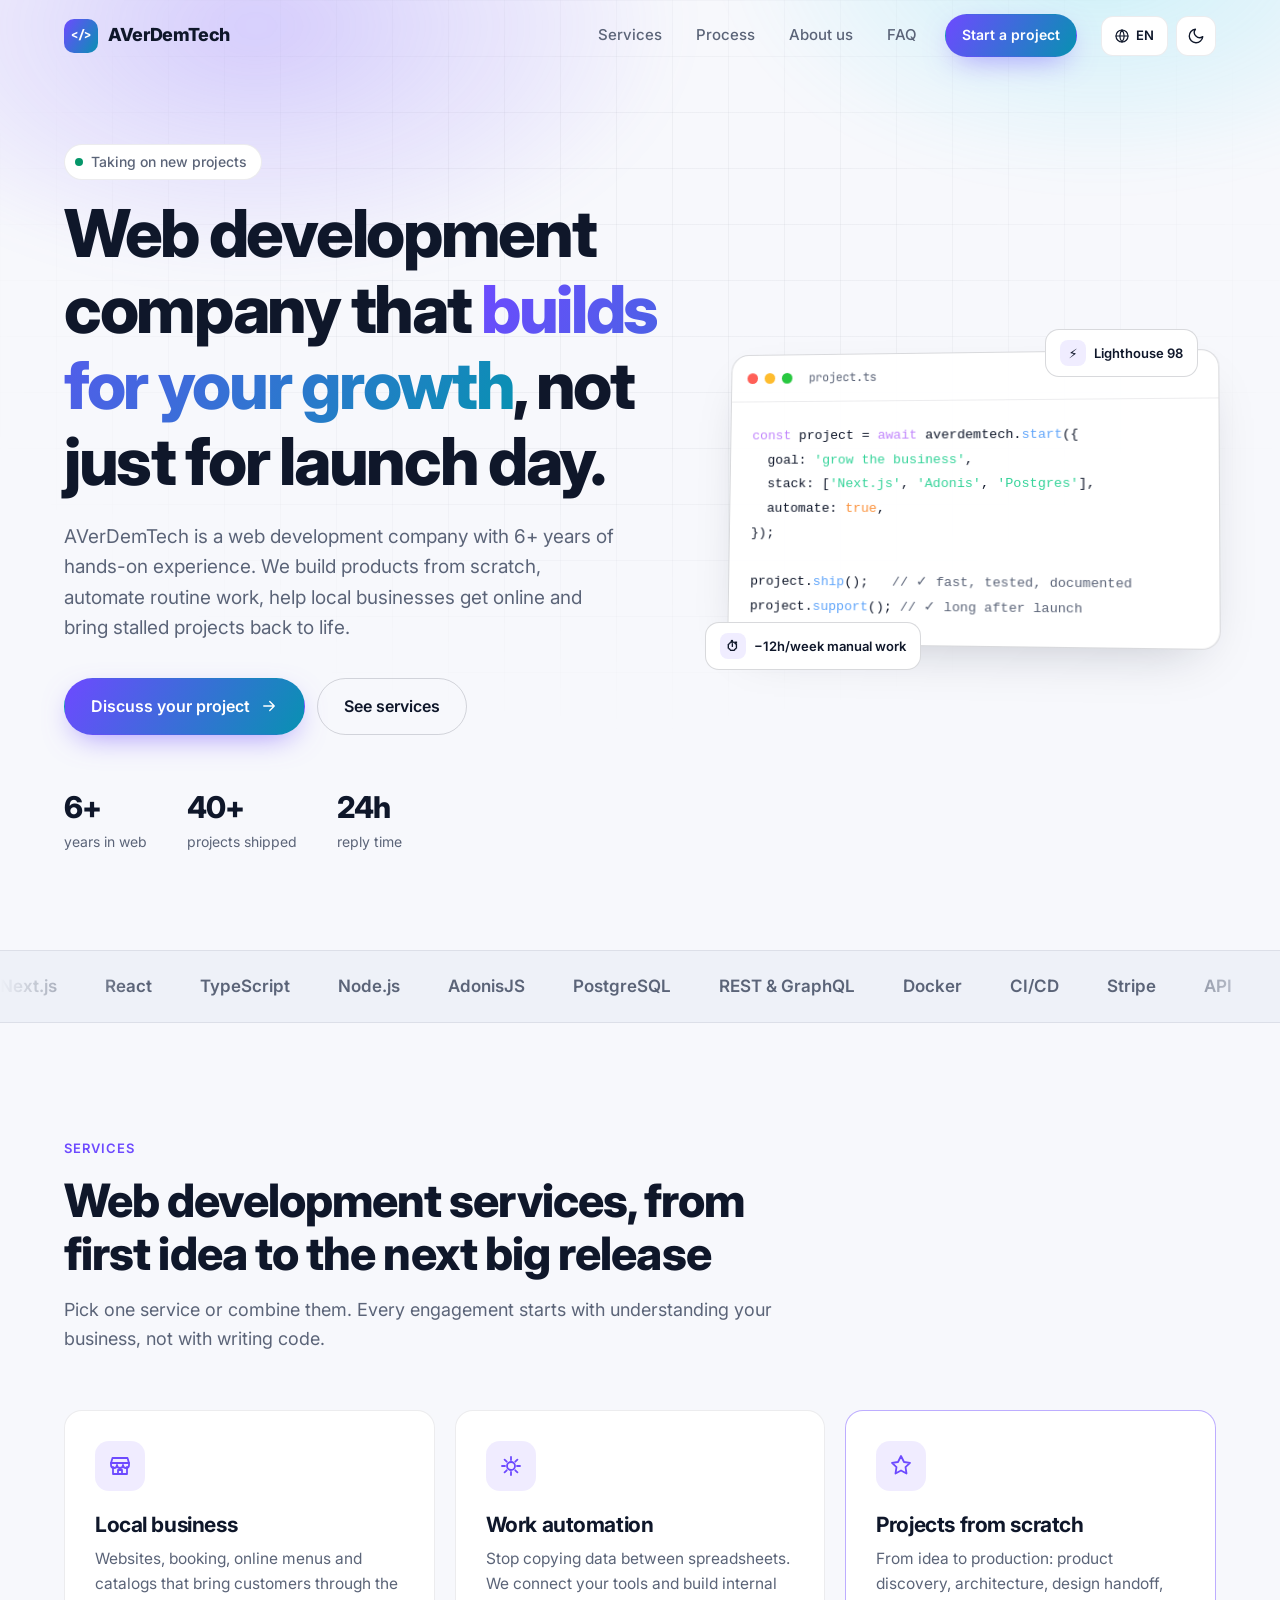
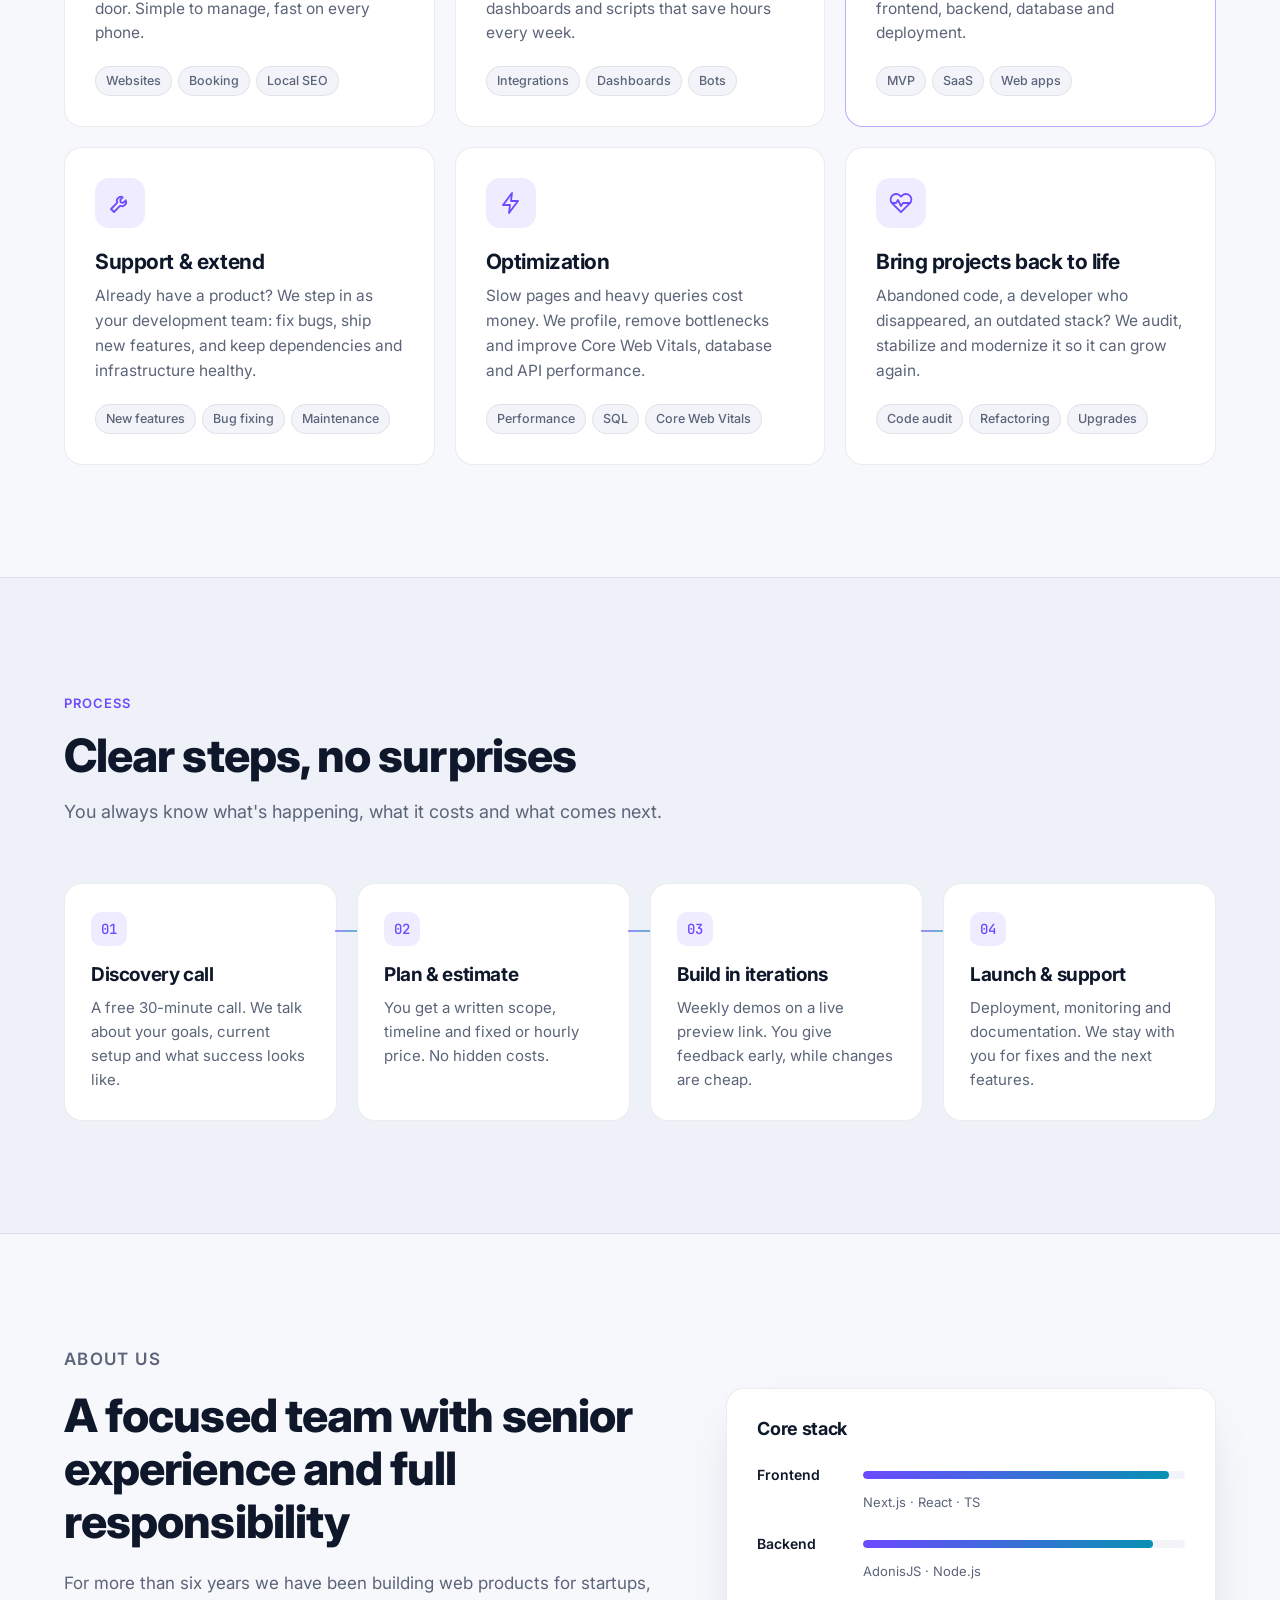
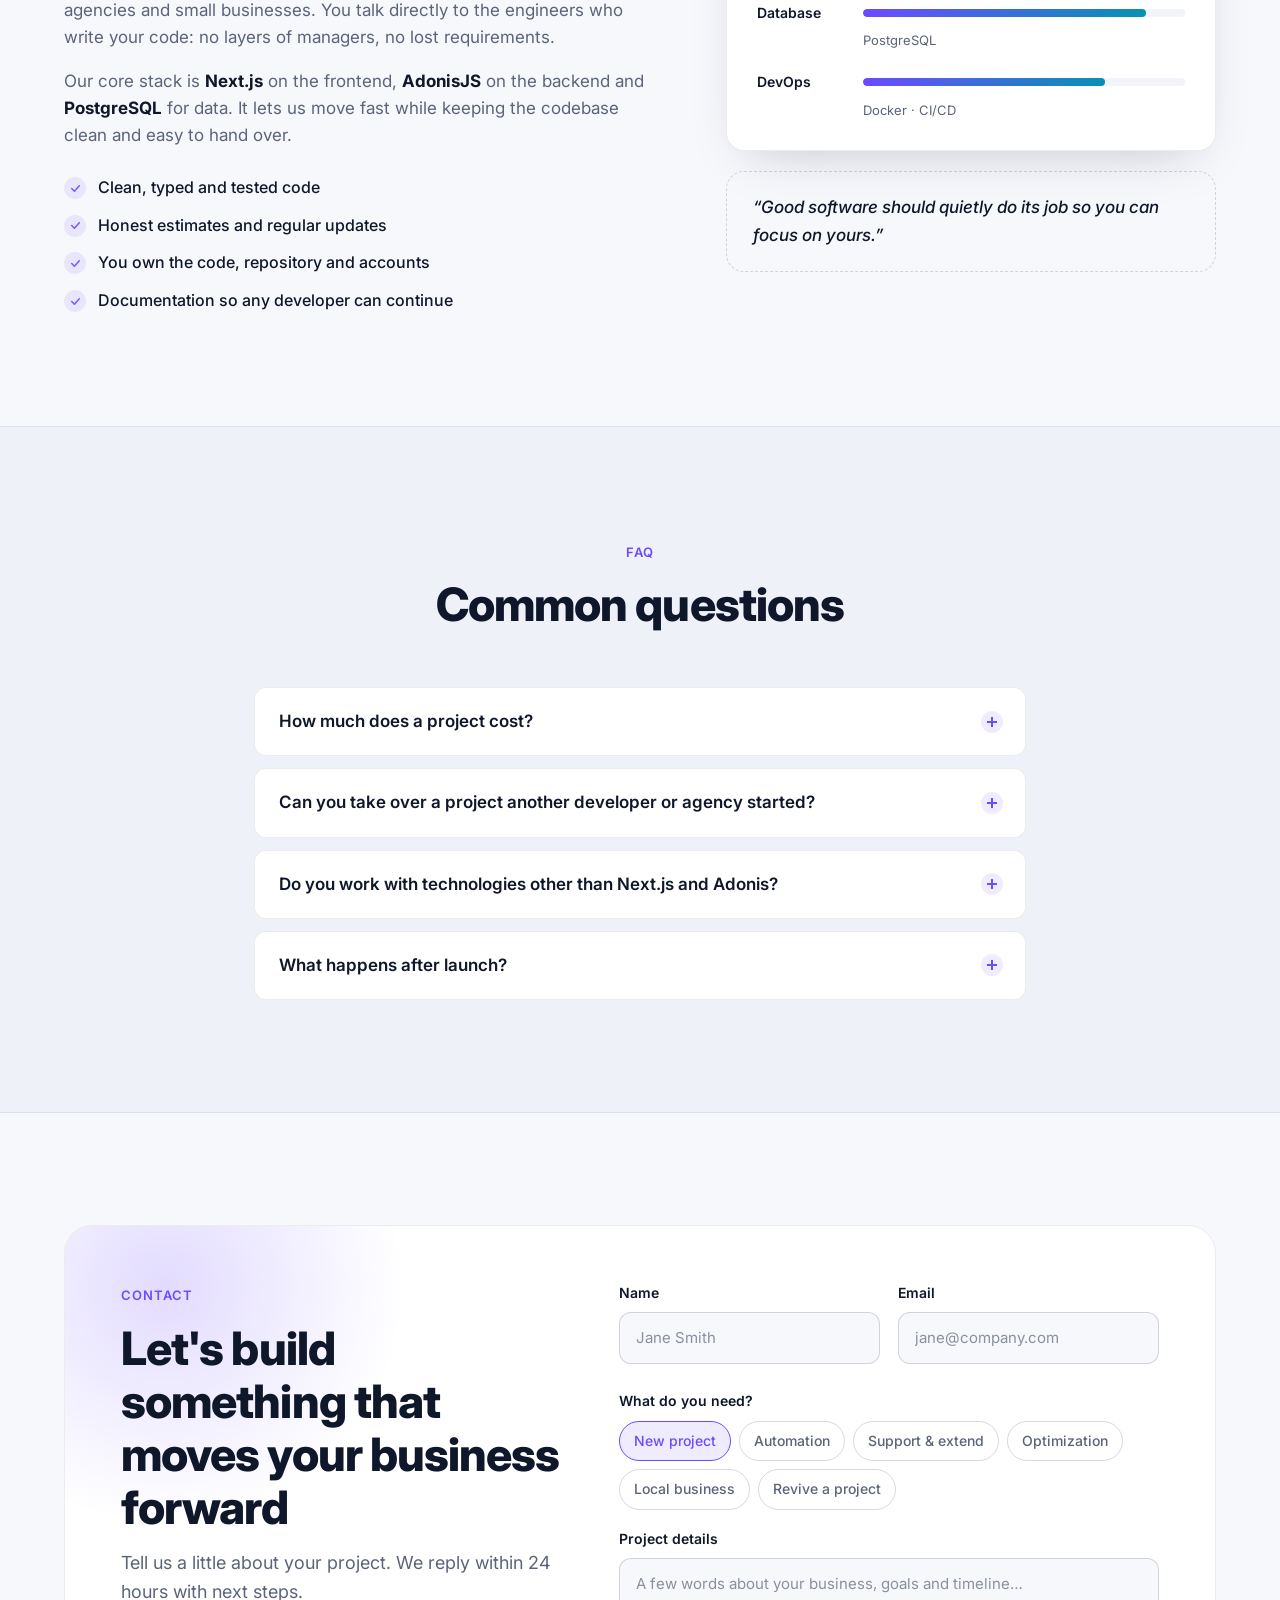
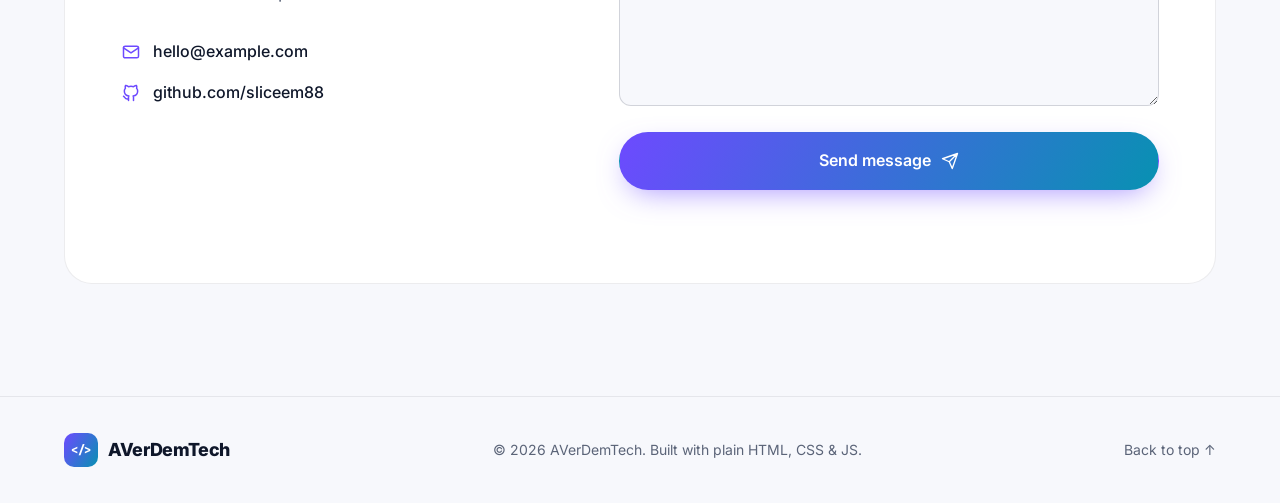
==== commit 2c90ce03: "Rename brand to AVerDemTech Co-Authored-By: Claude Opus 5.5 <noreply@anthropic.com> Claude-Session: " ====
--- a/index.html
+++ b/index.html
@@ -4,8 +4,8 @@
 <head>
   <meta charset="utf-8">
   <meta name="viewport" content="width=device-width, initial-scale=1">
-  <title>Brightcode — Web Development Company | Websites, Web Apps &amp; Automation</title>
-  <meta name="description" content="Brightcode is a web development company. We build websites and web apps from scratch, automate business processes, support and optimize existing projects, and help local businesses grow online.">
+  <title>AVerDemTech — Web Development Company | Websites, Web Apps &amp; Automation</title>
+  <meta name="description" content="AVerDemTech is a web development company. We build websites and web apps from scratch, automate business processes, support and optimize existing projects, and help local businesses grow online.">
   <meta name="robots" content="index, follow, max-image-preview:large">
   <link rel="canonical" href="https://example.com/">
   <link rel="alternate" hreflang="en" href="https://example.com/">
@@ -14,10 +14,10 @@
   <link rel="alternate" hreflang="x-default" href="https://example.com/">
   <meta name="theme-color" content="#0b0d12">
   <meta property="og:type" content="website">
-  <meta property="og:site_name" content="Brightcode">
+  <meta property="og:site_name" content="AVerDemTech">
   <meta property="og:url" content="https://example.com/">
-  <meta property="og:title" content="Brightcode — Web Development Company | Websites, Web Apps &amp; Automation">
-  <meta property="og:description" content="Brightcode is a web development company. We build websites and web apps from scratch, automate business processes, support and optimize existing projects, and help local businesses grow online.">
+  <meta property="og:title" content="AVerDemTech — Web Development Company | Websites, Web Apps &amp; Automation">
+  <meta property="og:description" content="AVerDemTech is a web development company. We build websites and web apps from scratch, automate business processes, support and optimize existing projects, and help local businesses grow online.">
   <meta property="og:image" content="https://example.com/og-image.png">
   <meta property="og:image:width" content="1200">
   <meta property="og:image:height" content="630">
@@ -25,8 +25,8 @@
   <meta property="og:locale:alternate" content="ru_RU">
   <meta property="og:locale:alternate" content="lv_LV">
   <meta name="twitter:card" content="summary_large_image">
-  <meta name="twitter:title" content="Brightcode — Web Development Company | Websites, Web Apps &amp; Automation">
-  <meta name="twitter:description" content="Brightcode is a web development company. We build websites and web apps from scratch, automate business processes, support and optimize existing projects, and help local businesses grow online.">
+  <meta name="twitter:title" content="AVerDemTech — Web Development Company | Websites, Web Apps &amp; Automation">
+  <meta name="twitter:description" content="AVerDemTech is a web development company. We build websites and web apps from scratch, automate business processes, support and optimize existing projects, and help local businesses grow online.">
   <meta name="twitter:image" content="https://example.com/og-image.png">
   <link rel="icon" href="favicon.svg" type="image/svg+xml">
   <link rel="apple-touch-icon" href="apple-touch-icon.png">
@@ -48,9 +48,9 @@
   <!-- ============ Header ============ -->
   <header class="header" id="header">
     <div class="container header__inner">
-      <a href="#top" class="logo" aria-label="Brightcode">
+      <a href="#top" class="logo" aria-label="AVerDemTech">
         <span class="logo__mark" aria-hidden="true">&lt;/&gt;</span>
-        <span class="logo__text">Brightcode</span>
+        <span class="logo__text">AVerDemTech</span>
       </a>
 
       <nav class="nav" id="nav" aria-label="Main navigation">
@@ -95,7 +95,7 @@
         <div class="hero__content">
           <p class="eyebrow reveal"><span class="dot"></span> <span>Taking on new projects</span></p>
           <h1 class="hero__title reveal">Web development company that <span class="gradient-text">builds for your growth</span>, not just for launch day.</h1>
-          <p class="hero__lead reveal">Brightcode is a web development company with 6+ years of hands-on experience. We build products from scratch, automate routine work, help local businesses get online and bring stalled projects back to life.</p>
+          <p class="hero__lead reveal">AVerDemTech is a web development company with 6+ years of hands-on experience. We build products from scratch, automate routine work, help local businesses get online and bring stalled projects back to life.</p>
           <div class="hero__actions reveal">
             <a href="#contact" class="btn btn--primary btn--lg">
               <span>Discuss your project</span>
@@ -116,7 +116,7 @@
               <span></span><span></span><span></span>
               <em>project.ts</em>
             </div>
-<pre class="code-card__body"><code><span class="k">const</span> project = <span class="k">await</span> brightcode.<span class="f">start</span>({
+<pre class="code-card__body"><code><span class="k">const</span> project = <span class="k">await</span> averdemtech.<span class="f">start</span>({
   goal: <span class="s">'grow the business'</span>,
   stack: [<span class="s">'Next.js'</span>, <span class="s">'Adonis'</span>, <span class="s">'Postgres'</span>],
   automate: <span class="b">true</span>,
@@ -385,9 +385,9 @@
     <div class="container footer__inner">
       <a href="#top" class="logo">
         <span class="logo__mark" aria-hidden="true">&lt;/&gt;</span>
-        <span class="logo__text">Brightcode</span>
+        <span class="logo__text">AVerDemTech</span>
       </a>
-      <p>© <span id="year">2026</span> Brightcode. <span>Built with plain HTML, CSS &amp; JS.</span></p>
+      <p>© <span id="year">2026</span> AVerDemTech. <span>Built with plain HTML, CSS &amp; JS.</span></p>
       <a href="#top" class="footer__top">Back to top ↑</a>
     </div>
   </footer>
@@ -398,11 +398,11 @@
     "@context": "https://schema.org",
     "@type": "ProfessionalService",
     "@id": "https://example.com/#organization",
-    "name": "Brightcode",
+    "name": "AVerDemTech",
     "url": "https://example.com/",
     "logo": "https://example.com/apple-touch-icon.png",
     "image": "https://example.com/og-image.png",
-    "description": "Brightcode is a web development company. We build websites and web apps from scratch, automate business processes, support and optimize existing projects, and help local businesses grow online.",
+    "description": "AVerDemTech is a web development company. We build websites and web apps from scratch, automate business processes, support and optimize existing projects, and help local businesses grow online.",
     "email": "hello@example.com",
     "areaServed": [
       "LV",
--- a/styles.css
+++ b/styles.css
@@ -1,5 +1,5 @@
 /* =========================================================
-   Brightcode landing — plain CSS
+   AVerDemTech landing — plain CSS
    ========================================================= */
 
 /* ---------- Tokens ---------- */
@@ -518,3 +518,14 @@
   .reveal { opacity: 1; transform: none; }
   .bar i { width: var(--w); }
 }
+
+@media (max-width: 380px) {
+  .header__inner { gap: 8px; }
+  .header__actions { gap: 6px; }
+  .logo { gap: 8px; }
+  .logo__mark { width: 30px; height: 30px; font-size: 11px; }
+  .logo__text { font-size: 15px; }
+  .icon-btn, .lang__btn { height: 36px; }
+  .icon-btn { width: 36px; }
+  .lang__btn { padding: 0 8px; }
+}
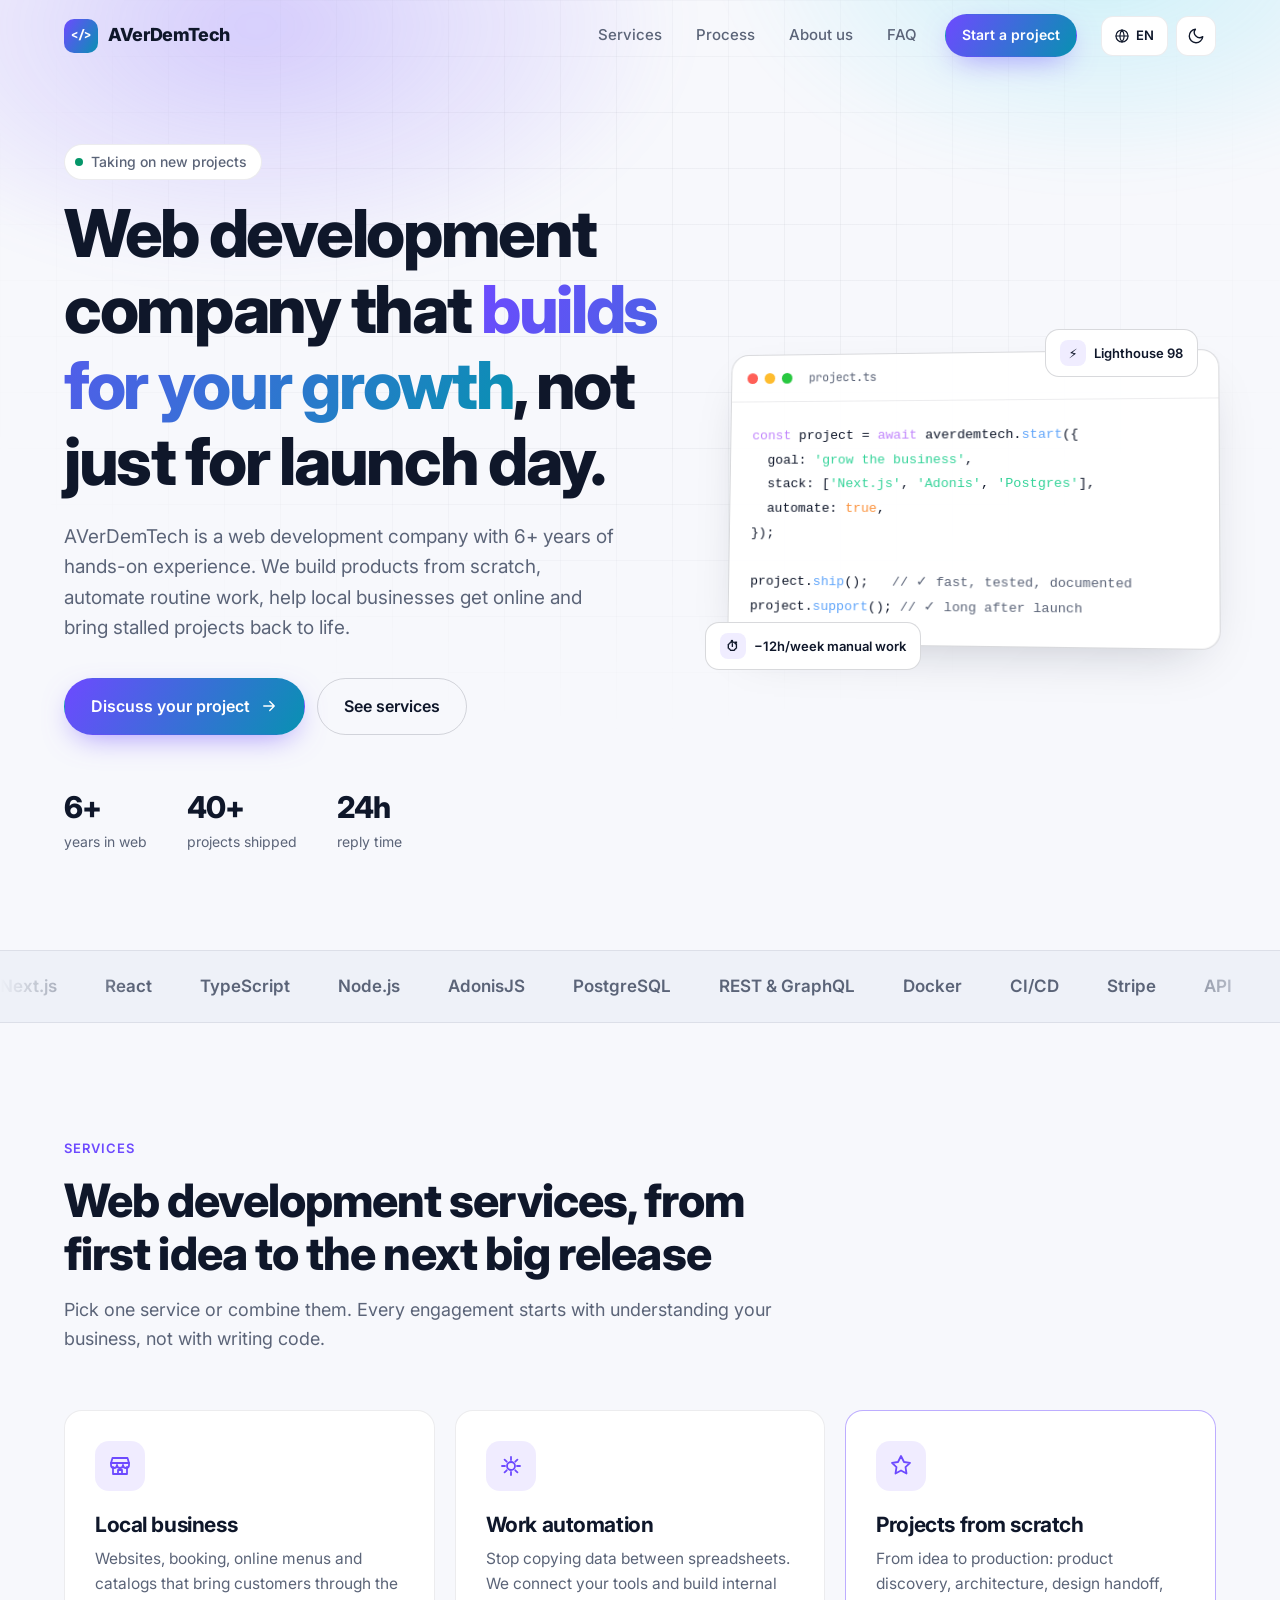
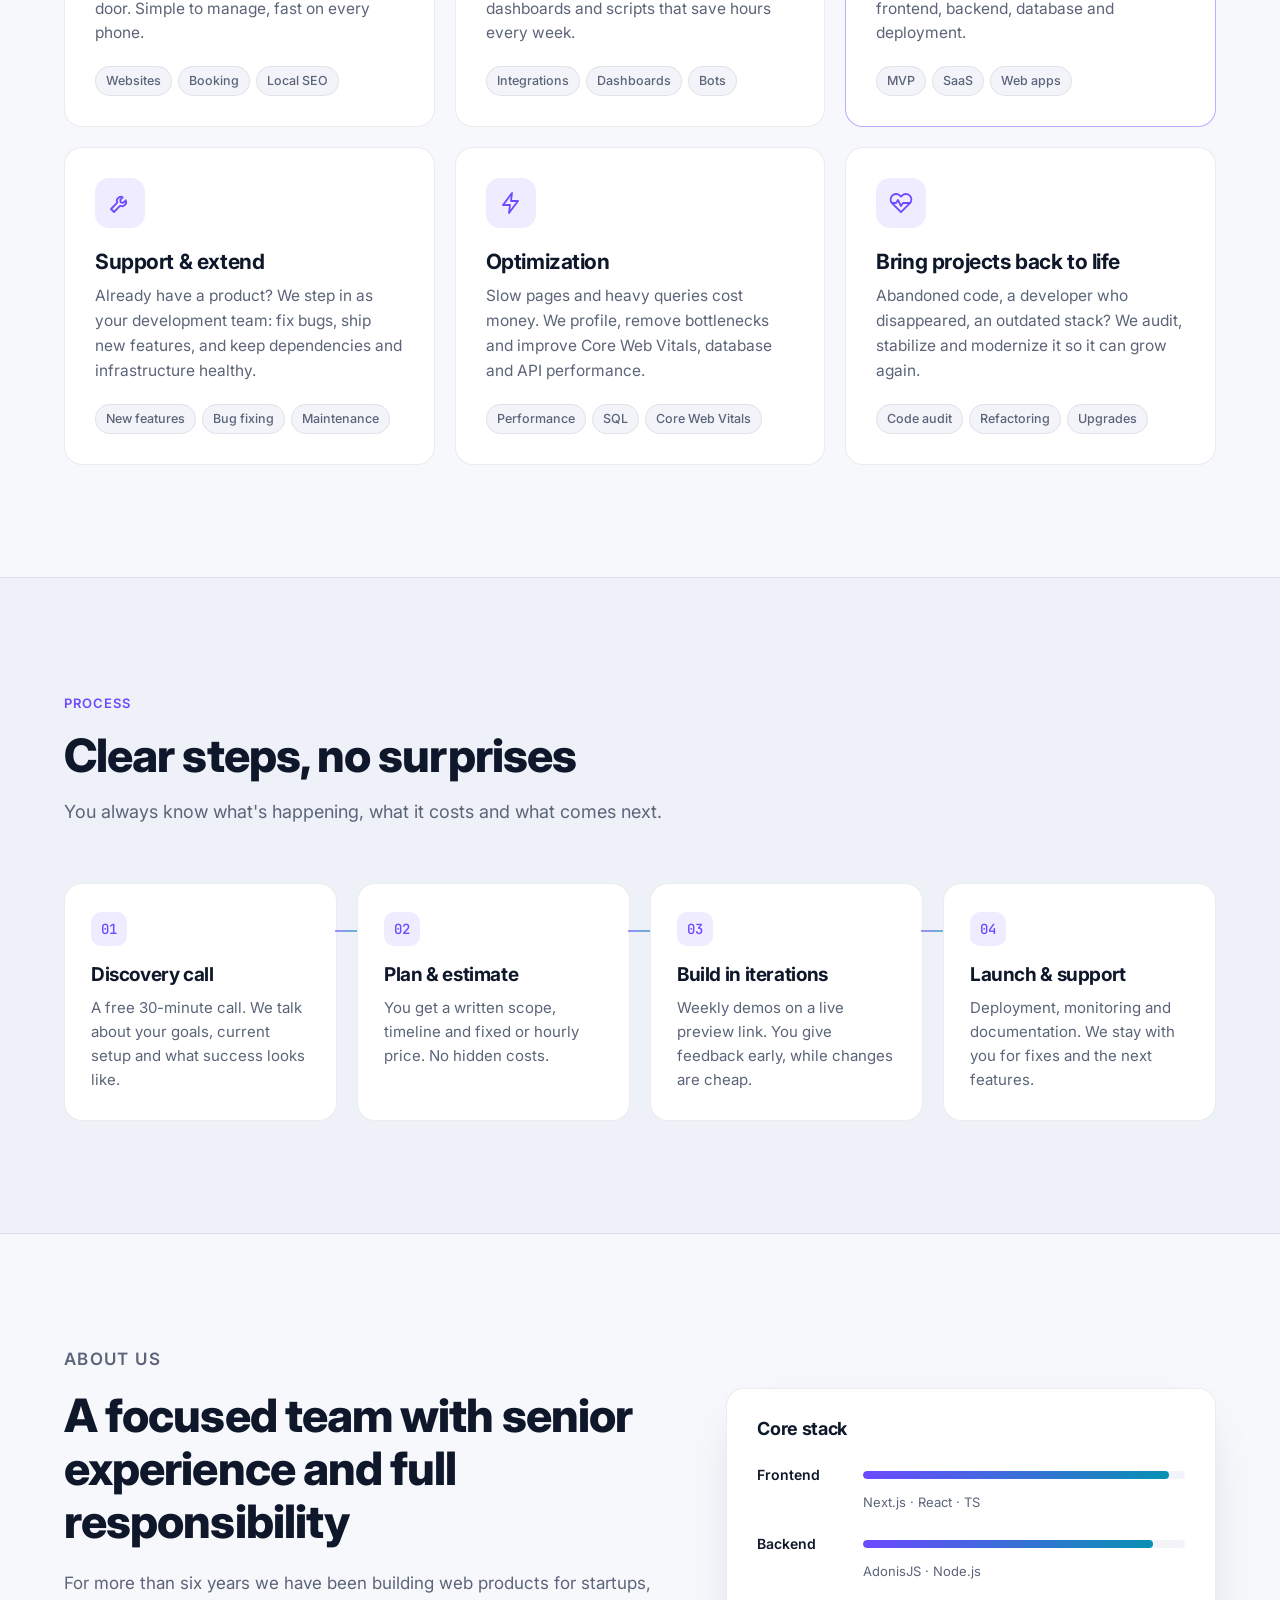
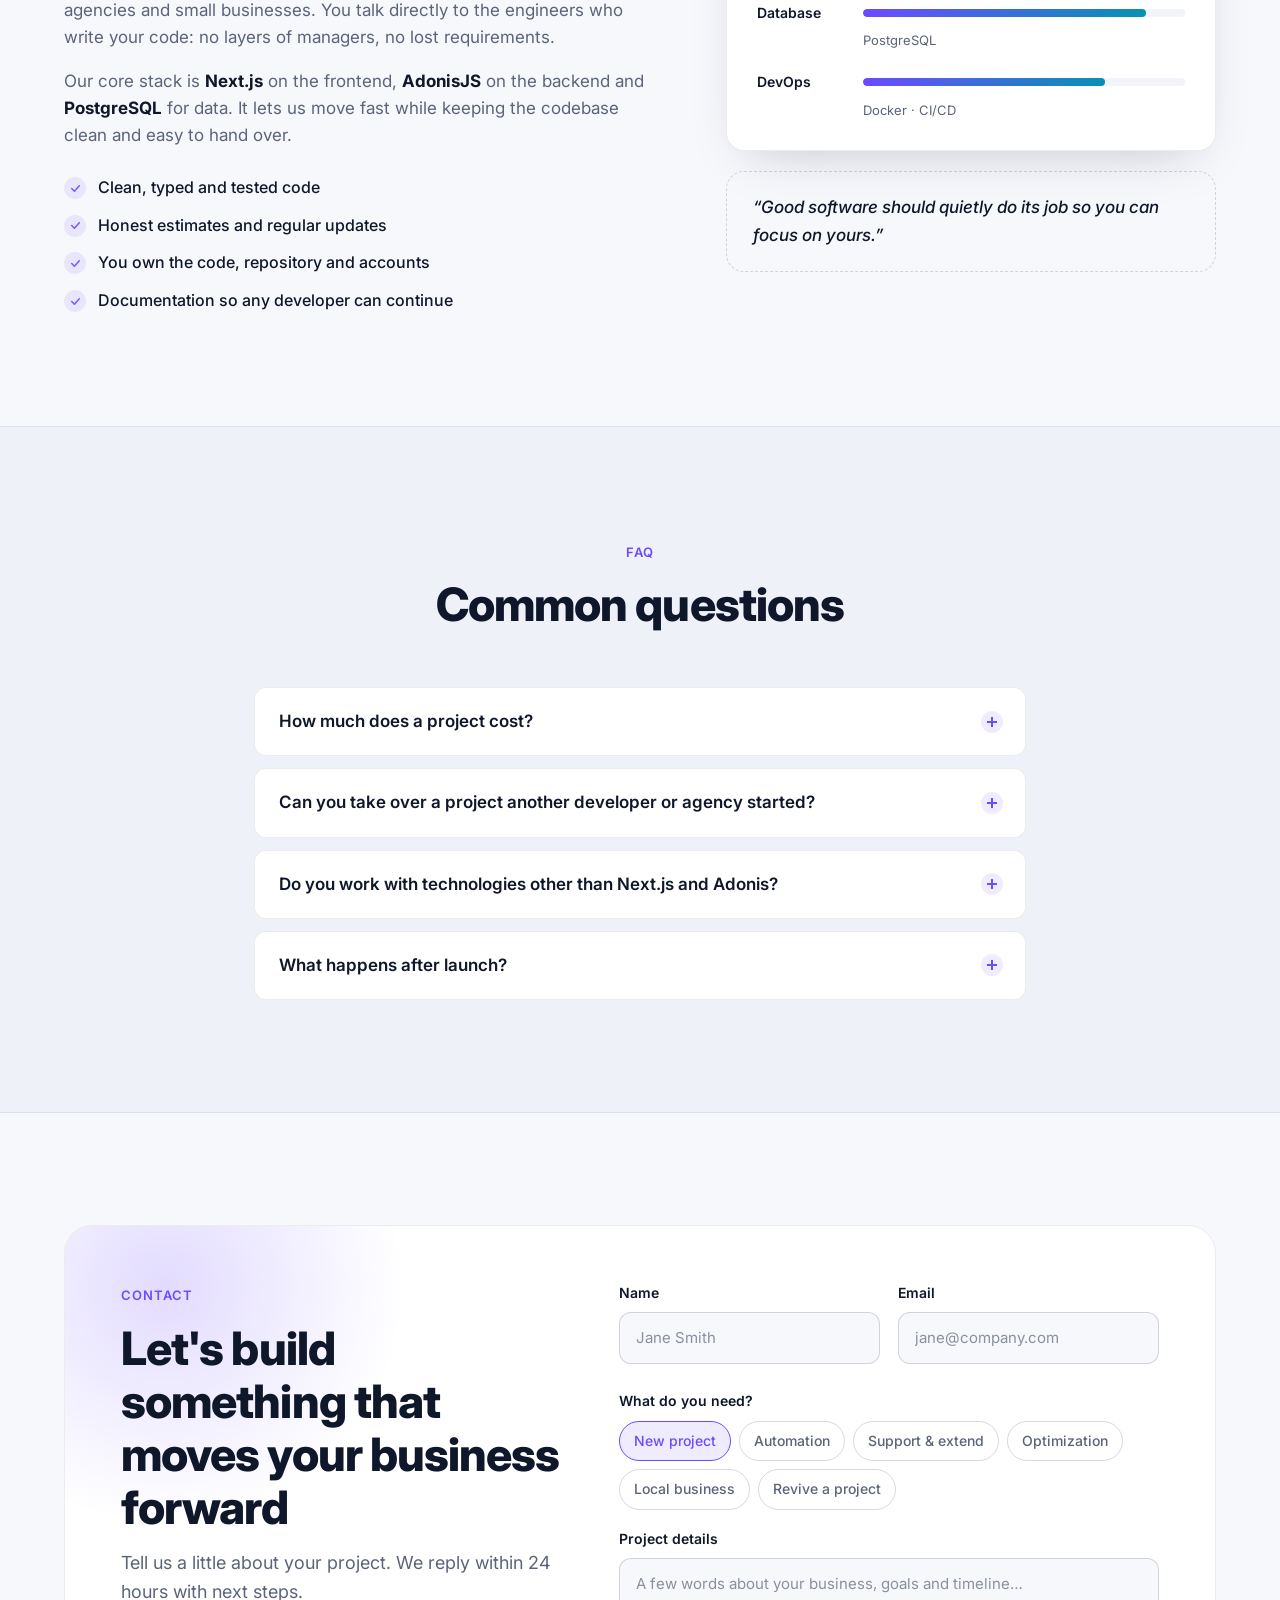
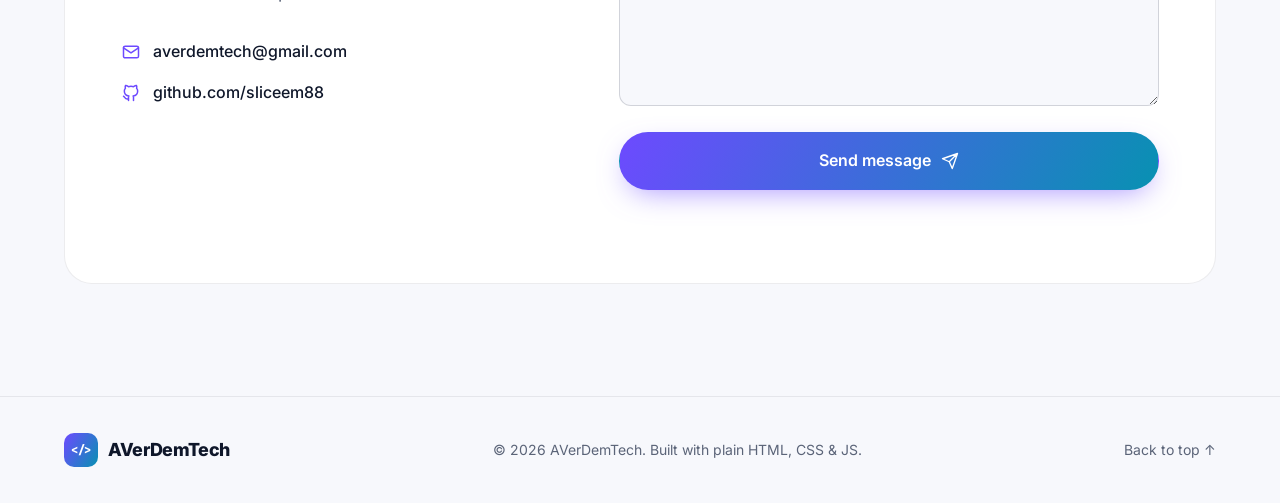
==== commit 6b906229: "Set contact email to averdemtech@gmail.com Co-Authored-By: Claude Opus 5.5 <noreply@anthropic.com> C" ====
--- a/index.html
+++ b/index.html
@@ -328,7 +328,7 @@
             <ul class="contact__links">
               <li>
                 <svg viewBox="0 0 24 24" aria-hidden="true"><rect x="3" y="5" width="18" height="14" rx="2"/><path d="M3 7l9 6 9-6"/></svg>
-                <a href="mailto:hello@example.com" id="contactEmail">hello@example.com</a>
+                <a href="mailto:averdemtech@gmail.com" id="contactEmail">averdemtech@gmail.com</a>
               </li>
               <li>
                 <svg viewBox="0 0 24 24" aria-hidden="true"><path d="M9 19c-4.3 1.4-4.3-2.5-6-3m12 5v-3.5c0-1 .1-1.4-.5-2 2.8-.3 5.5-1.4 5.5-6a4.6 4.6 0 0 0-1.3-3.2 4.2 4.2 0 0 0-.1-3.2s-1.1-.3-3.5 1.3a12.3 12.3 0 0 0-6.2 0C6.5 2.8 5.4 3.1 5.4 3.1a4.2 4.2 0 0 0-.1 3.2A4.6 4.6 0 0 0 4 9.5c0 4.6 2.7 5.7 5.5 6-.6.6-.6 1.2-.5 2V21"/></svg>
@@ -403,7 +403,7 @@
     "logo": "https://example.com/apple-touch-icon.png",
     "image": "https://example.com/og-image.png",
     "description": "AVerDemTech is a web development company. We build websites and web apps from scratch, automate business processes, support and optimize existing projects, and help local businesses grow online.",
-    "email": "hello@example.com",
+    "email": "averdemtech@gmail.com",
     "areaServed": [
       "LV",
       "EU"
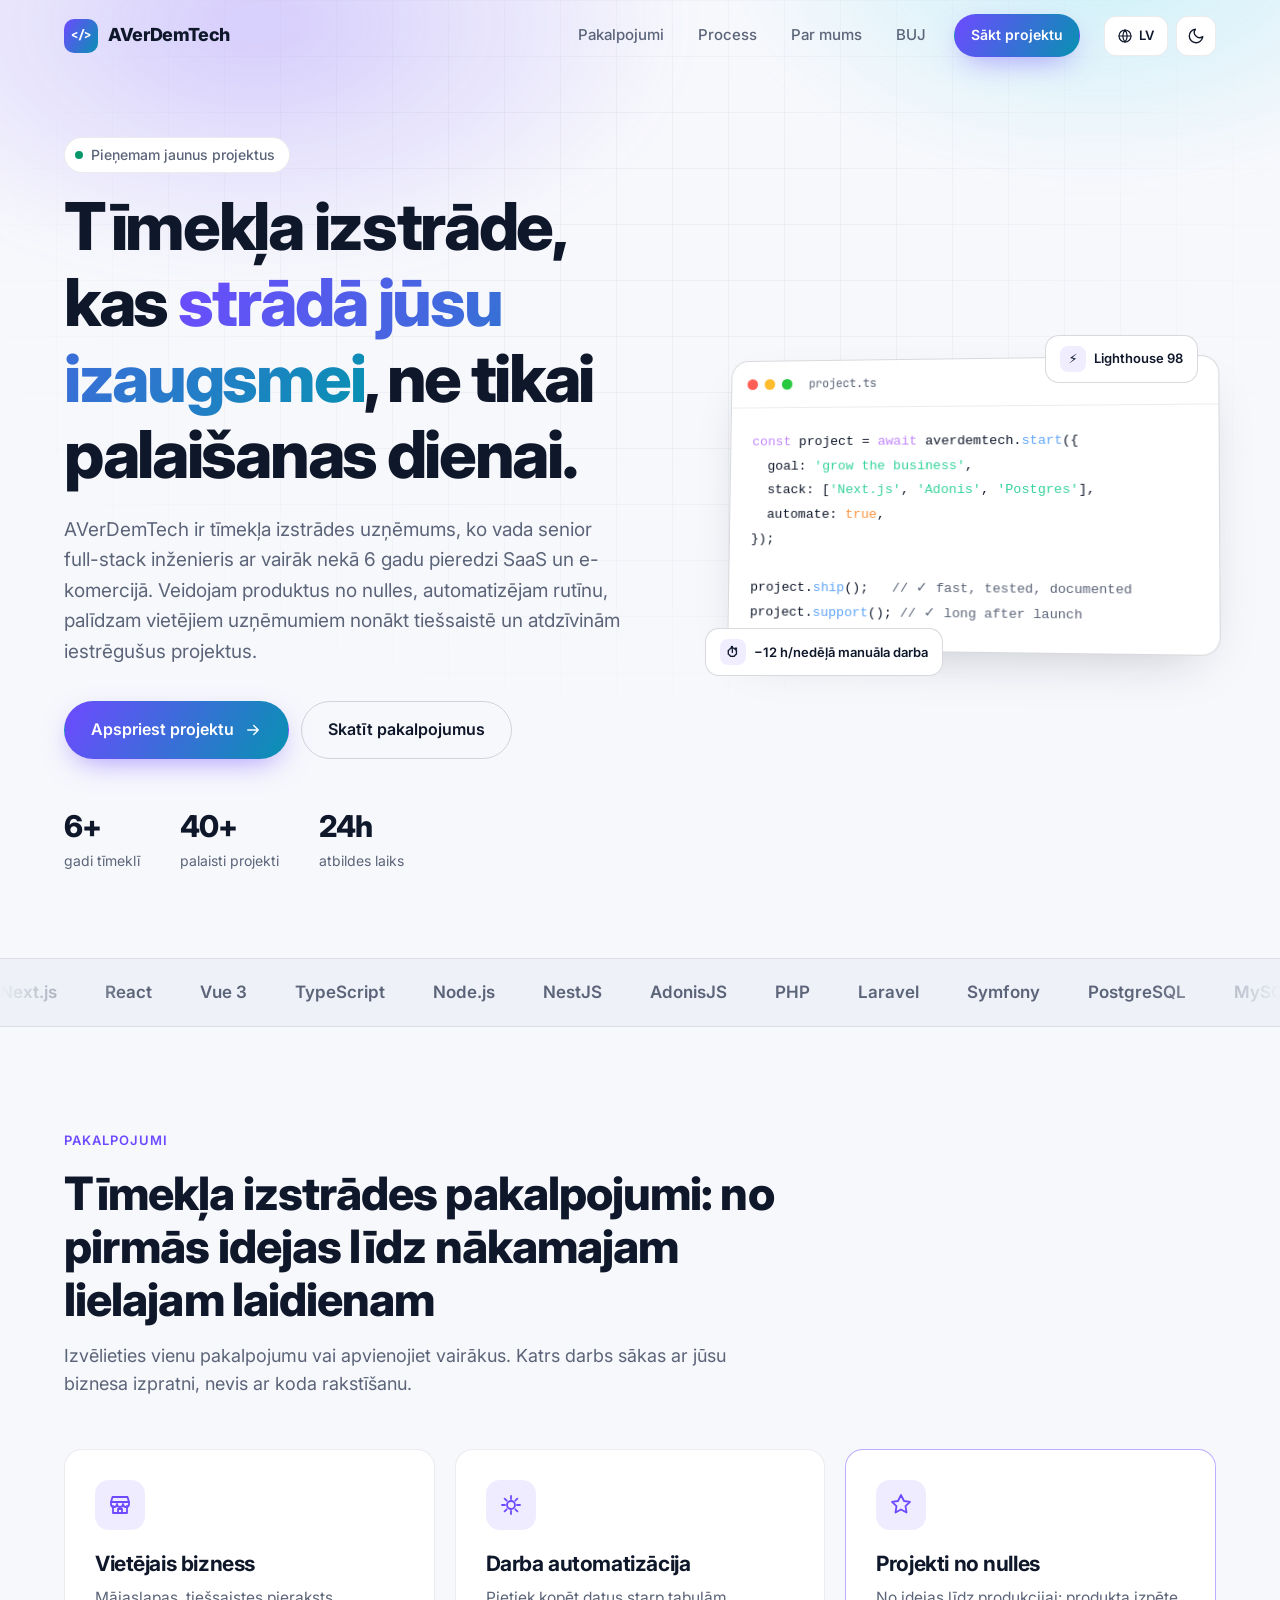
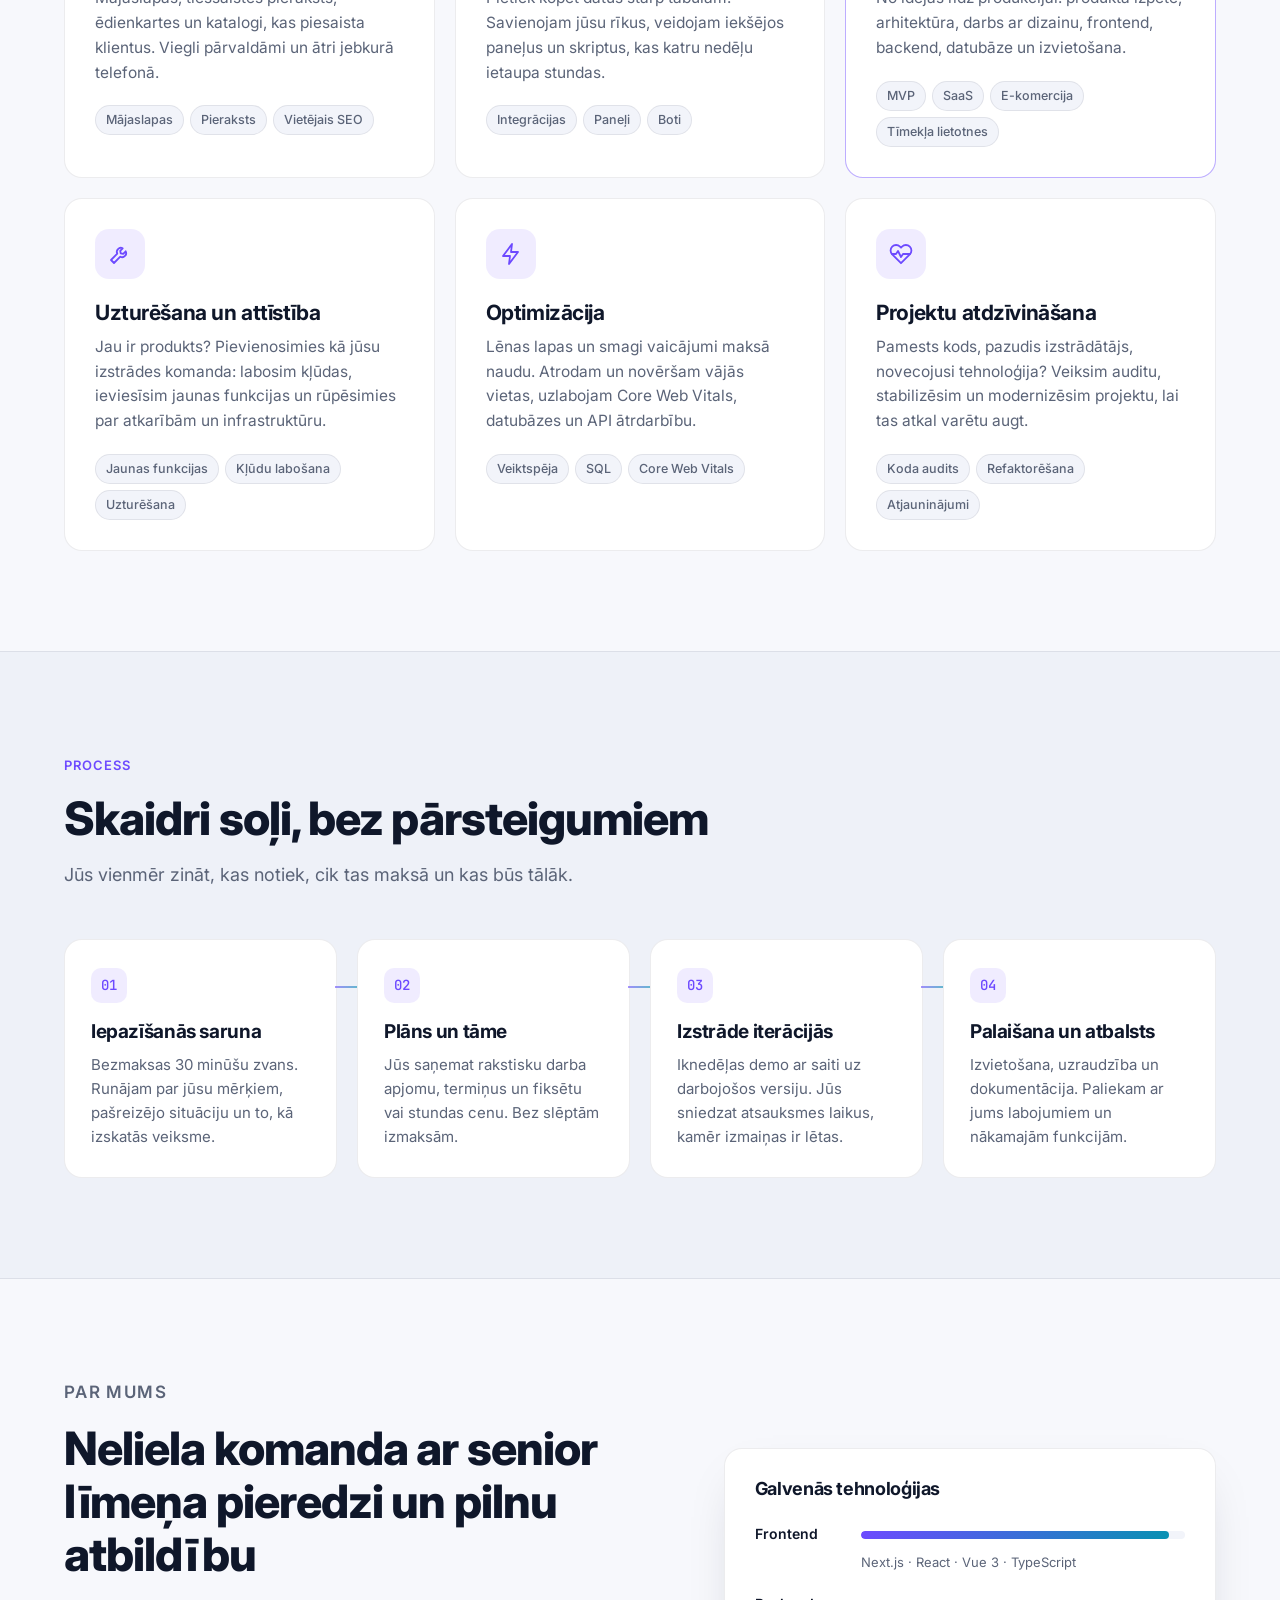
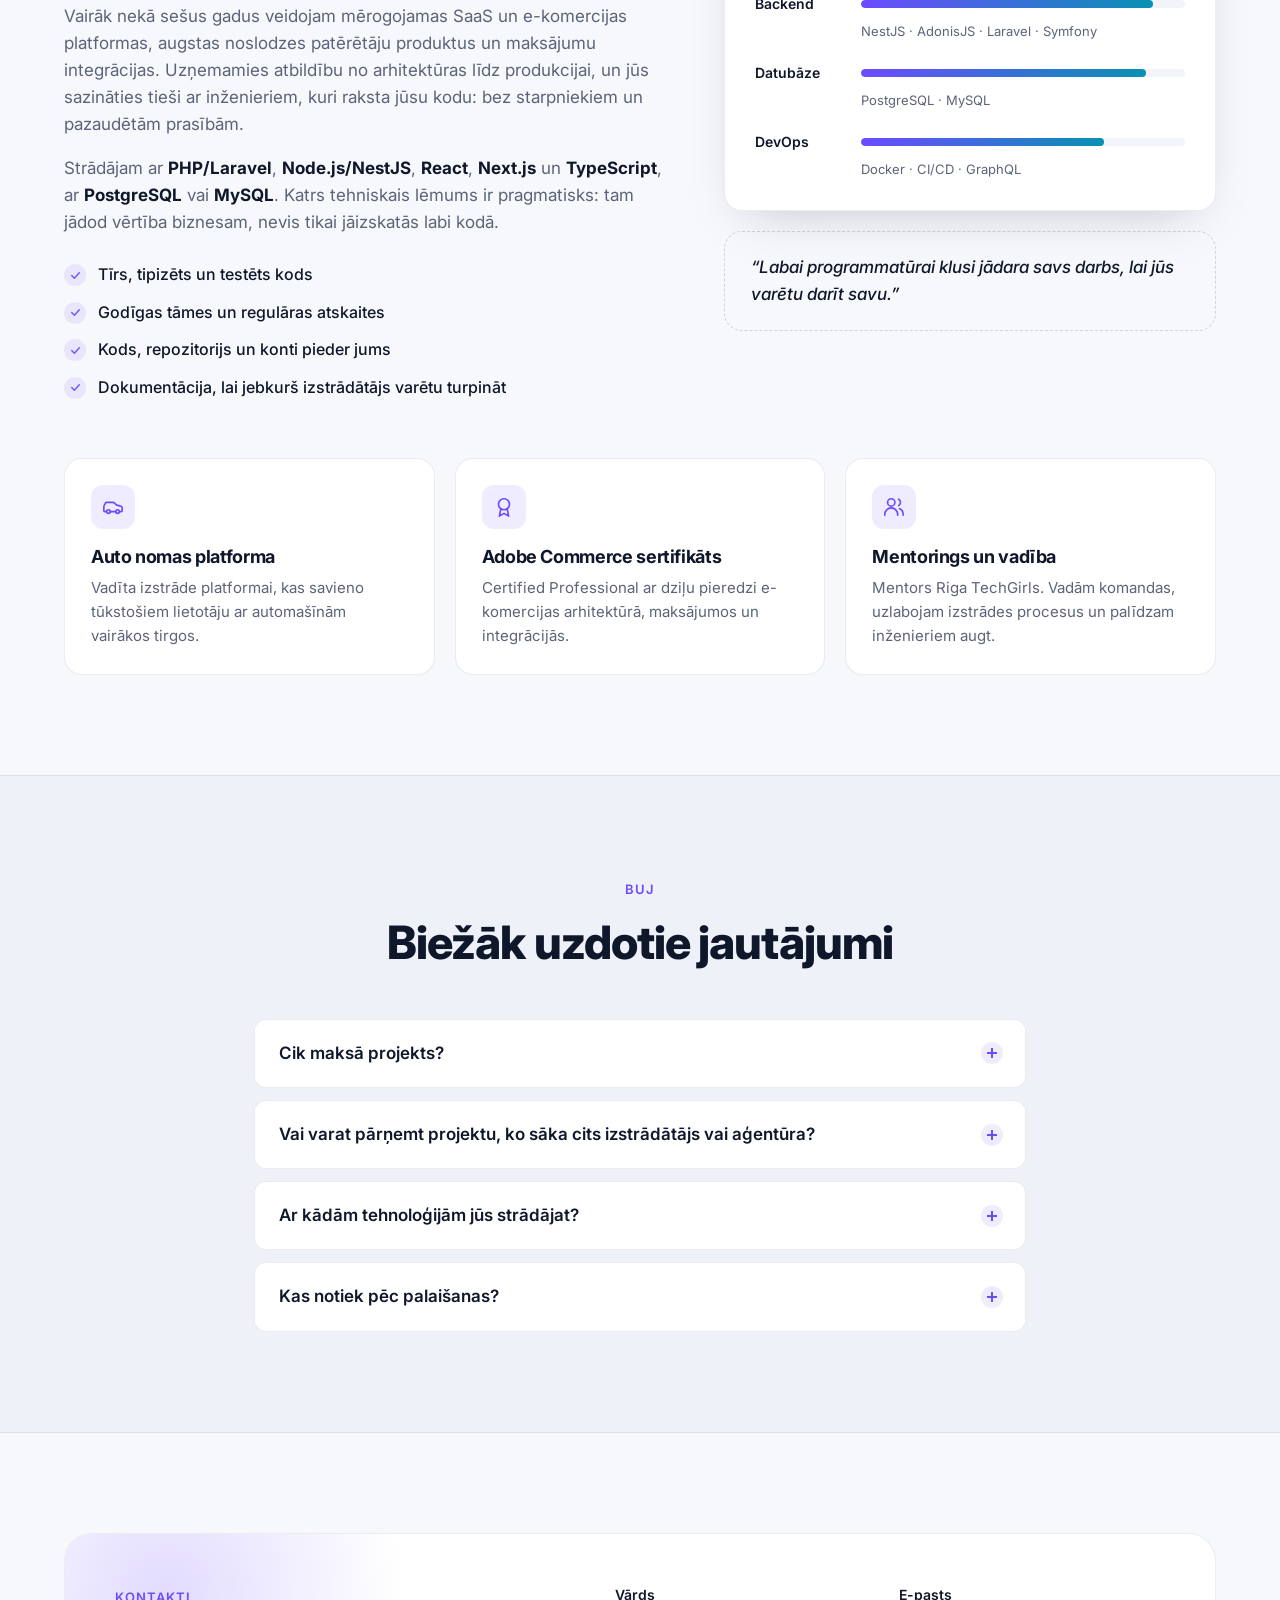
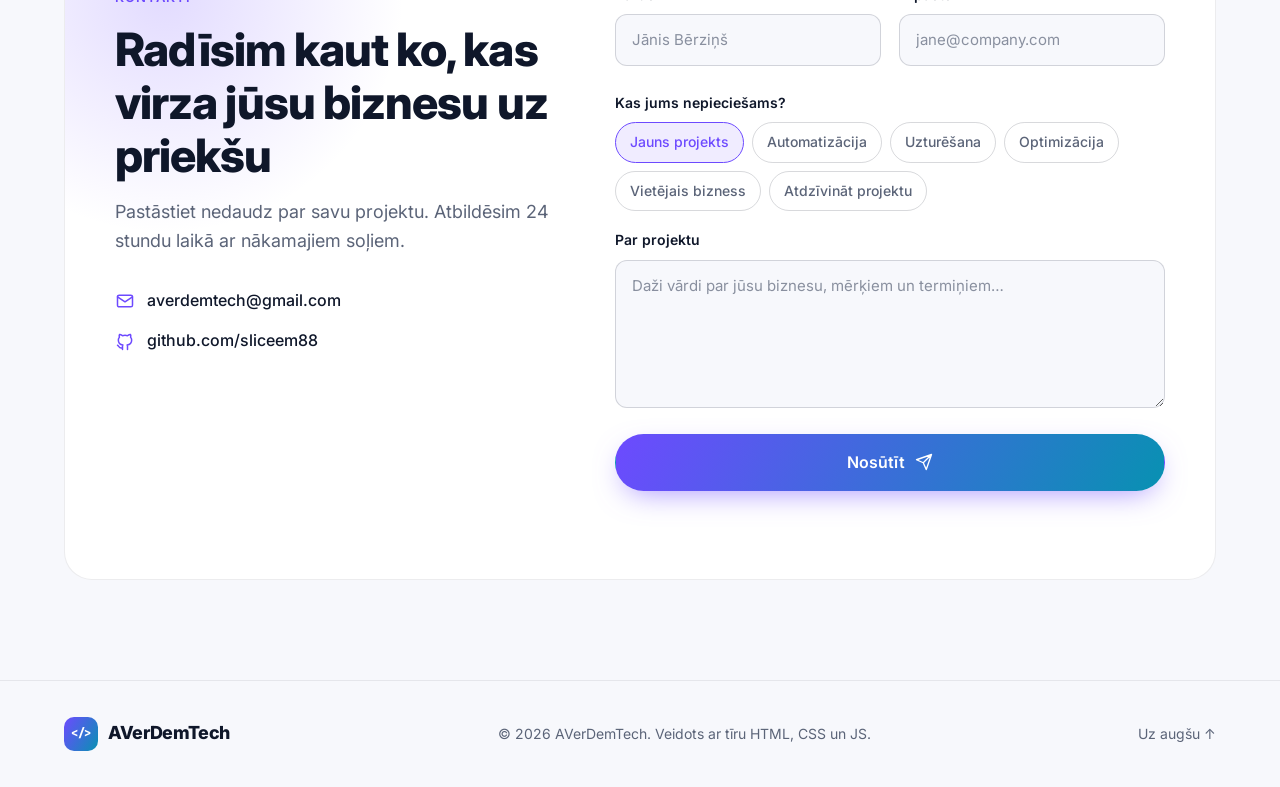
==== commit c95bac2a: "Make Latvian the default language, extend stack and experience - Latvian served at /, English moves " ====
--- a/index.html
+++ b/index.html
@@ -1,32 +1,32 @@
 <!-- Generated by scripts/build.js from src/template.html. Do not edit directly. -->
 <!doctype html>
-<html lang="en">
+<html lang="lv">
 <head>
   <meta charset="utf-8">
   <meta name="viewport" content="width=device-width, initial-scale=1">
-  <title>AVerDemTech — Web Development Company | Websites, Web Apps &amp; Automation</title>
-  <meta name="description" content="AVerDemTech is a web development company. We build websites and web apps from scratch, automate business processes, support and optimize existing projects, and help local businesses grow online.">
+  <title>AVerDemTech — tīmekļa izstrādes uzņēmums | Mājaslapas, lietotnes un automatizācija</title>
+  <meta name="description" content="AVerDemTech ir tīmekļa izstrādes uzņēmums. Veidojam mājaslapas un tīmekļa lietotnes no nulles, automatizējam biznesa procesus, uzturam un optimizējam esošus projektus un palīdzam vietējiem uzņēmumiem augt tiešsaistē.">
   <meta name="robots" content="index, follow, max-image-preview:large">
   <link rel="canonical" href="https://example.com/">
-  <link rel="alternate" hreflang="en" href="https://example.com/">
+  <link rel="alternate" hreflang="lv" href="https://example.com/">
+  <link rel="alternate" hreflang="en" href="https://example.com/en/">
   <link rel="alternate" hreflang="ru" href="https://example.com/ru/">
-  <link rel="alternate" hreflang="lv" href="https://example.com/lv/">
   <link rel="alternate" hreflang="x-default" href="https://example.com/">
   <meta name="theme-color" content="#0b0d12">
   <meta property="og:type" content="website">
   <meta property="og:site_name" content="AVerDemTech">
   <meta property="og:url" content="https://example.com/">
-  <meta property="og:title" content="AVerDemTech — Web Development Company | Websites, Web Apps &amp; Automation">
-  <meta property="og:description" content="AVerDemTech is a web development company. We build websites and web apps from scratch, automate business processes, support and optimize existing projects, and help local businesses grow online.">
+  <meta property="og:title" content="AVerDemTech — tīmekļa izstrādes uzņēmums | Mājaslapas, lietotnes un automatizācija">
+  <meta property="og:description" content="AVerDemTech ir tīmekļa izstrādes uzņēmums. Veidojam mājaslapas un tīmekļa lietotnes no nulles, automatizējam biznesa procesus, uzturam un optimizējam esošus projektus un palīdzam vietējiem uzņēmumiem augt tiešsaistē.">
   <meta property="og:image" content="https://example.com/og-image.png">
   <meta property="og:image:width" content="1200">
   <meta property="og:image:height" content="630">
-  <meta property="og:locale" content="en_US">
+  <meta property="og:locale" content="lv_LV">
+  <meta property="og:locale:alternate" content="en_US">
   <meta property="og:locale:alternate" content="ru_RU">
-  <meta property="og:locale:alternate" content="lv_LV">
   <meta name="twitter:card" content="summary_large_image">
-  <meta name="twitter:title" content="AVerDemTech — Web Development Company | Websites, Web Apps &amp; Automation">
-  <meta name="twitter:description" content="AVerDemTech is a web development company. We build websites and web apps from scratch, automate business processes, support and optimize existing projects, and help local businesses grow online.">
+  <meta name="twitter:title" content="AVerDemTech — tīmekļa izstrādes uzņēmums | Mājaslapas, lietotnes un automatizācija">
+  <meta name="twitter:description" content="AVerDemTech ir tīmekļa izstrādes uzņēmums. Veidojam mājaslapas un tīmekļa lietotnes no nulles, automatizējam biznesa procesus, uzturam un optimizējam esošus projektus un palīdzam vietējiem uzņēmumiem augt tiešsaistē.">
   <meta name="twitter:image" content="https://example.com/og-image.png">
   <link rel="icon" href="favicon.svg" type="image/svg+xml">
   <link rel="apple-touch-icon" href="apple-touch-icon.png">
@@ -43,7 +43,7 @@
   </script>
 </head>
 <body>
-  <a class="skip-link" href="#main">Skip to content</a>
+  <a class="skip-link" href="#main">Pāriet uz saturu</a>
 
   <!-- ============ Header ============ -->
   <header class="header" id="header">
@@ -53,33 +53,33 @@
         <span class="logo__text">AVerDemTech</span>
       </a>
 
-      <nav class="nav" id="nav" aria-label="Main navigation">
+      <nav class="nav" id="nav" aria-label="Galvenā navigācija">
         <ul class="nav__list">
-          <li><a href="#services" class="nav__link">Services</a></li>
+          <li><a href="#services" class="nav__link">Pakalpojumi</a></li>
           <li><a href="#process" class="nav__link">Process</a></li>
-          <li><a href="#about" class="nav__link">About us</a></li>
-          <li><a href="#faq" class="nav__link">FAQ</a></li>
-          <li class="nav__cta-item"><a href="#contact" class="btn btn--primary btn--sm">Start a project</a></li>
+          <li><a href="#about" class="nav__link">Par mums</a></li>
+          <li><a href="#faq" class="nav__link">BUJ</a></li>
+          <li class="nav__cta-item"><a href="#contact" class="btn btn--primary btn--sm">Sākt projektu</a></li>
         </ul>
       </nav>
 
       <div class="header__actions">
         <div class="lang" id="lang">
-          <button class="lang__btn" id="langBtn" type="button" aria-haspopup="true" aria-expanded="false" aria-controls="langMenu" aria-label="Change language">
+          <button class="lang__btn" id="langBtn" type="button" aria-haspopup="true" aria-expanded="false" aria-controls="langMenu" aria-label="Mainīt valodu">
             <svg viewBox="0 0 24 24" aria-hidden="true"><circle cx="12" cy="12" r="9"/><path d="M3 12h18M12 3a14 14 0 0 1 0 18M12 3a14 14 0 0 0 0 18"/></svg>
-            <span>EN</span>
+            <span>LV</span>
           </button>
           <ul class="lang__menu" id="langMenu">
-            <li><a href="" hreflang="en" lang="en" aria-current="page" data-lang="en">English <span>EN</span></a></li>
+            <li><a href="" hreflang="lv" lang="lv" aria-current="page" data-lang="lv">Latviešu <span>LV</span></a></li>
+            <li><a href="en/" hreflang="en" lang="en" data-lang="en">English <span>EN</span></a></li>
             <li><a href="ru/" hreflang="ru" lang="ru" data-lang="ru">Русский <span>RU</span></a></li>
-            <li><a href="lv/" hreflang="lv" lang="lv" data-lang="lv">Latviešu <span>LV</span></a></li>
           </ul>
         </div>
-        <button class="icon-btn" id="themeToggle" type="button" aria-label="Toggle color theme">
+        <button class="icon-btn" id="themeToggle" type="button" aria-label="Pārslēgt krāsu tēmu">
           <svg class="icon-sun" viewBox="0 0 24 24" aria-hidden="true"><circle cx="12" cy="12" r="4"/><path d="M12 2v2M12 20v2M4.93 4.93l1.41 1.41M17.66 17.66l1.41 1.41M2 12h2M20 12h2M4.93 19.07l1.41-1.41M17.66 6.34l1.41-1.41"/></svg>
           <svg class="icon-moon" viewBox="0 0 24 24" aria-hidden="true"><path d="M21 12.79A9 9 0 1 1 11.21 3 7 7 0 0 0 21 12.79z"/></svg>
         </button>
-        <button class="icon-btn burger" id="burger" type="button" aria-label="Open menu" aria-expanded="false" aria-controls="nav">
+        <button class="icon-btn burger" id="burger" type="button" aria-label="Atvērt izvēlni" aria-expanded="false" aria-controls="nav">
           <span></span><span></span><span></span>
         </button>
       </div>
@@ -93,20 +93,20 @@
       <div class="hero__grid" aria-hidden="true"></div>
       <div class="container hero__inner">
         <div class="hero__content">
-          <p class="eyebrow reveal"><span class="dot"></span> <span>Taking on new projects</span></p>
-          <h1 class="hero__title reveal">Web development company that <span class="gradient-text">builds for your growth</span>, not just for launch day.</h1>
-          <p class="hero__lead reveal">AVerDemTech is a web development company with 6+ years of hands-on experience. We build products from scratch, automate routine work, help local businesses get online and bring stalled projects back to life.</p>
+          <p class="eyebrow reveal"><span class="dot"></span> <span>Pieņemam jaunus projektus</span></p>
+          <h1 class="hero__title reveal">Tīmekļa izstrāde, kas <span class="gradient-text">strādā jūsu izaugsmei</span>, ne tikai palaišanas dienai.</h1>
+          <p class="hero__lead reveal">AVerDemTech ir tīmekļa izstrādes uzņēmums, ko vada senior full-stack inženieris ar vairāk nekā 6 gadu pieredzi SaaS un e-komercijā. Veidojam produktus no nulles, automatizējam rutīnu, palīdzam vietējiem uzņēmumiem nonākt tiešsaistē un atdzīvinām iestrēgušus projektus.</p>
           <div class="hero__actions reveal">
             <a href="#contact" class="btn btn--primary btn--lg">
-              <span>Discuss your project</span>
+              <span>Apspriest projektu</span>
               <svg viewBox="0 0 24 24" aria-hidden="true"><path d="M5 12h14M13 6l6 6-6 6"/></svg>
             </a>
-            <a href="#services" class="btn btn--ghost btn--lg">See services</a>
+            <a href="#services" class="btn btn--ghost btn--lg">Skatīt pakalpojumus</a>
           </div>
           <ul class="hero__stats reveal">
-            <li><strong>6+</strong><span>years in web</span></li>
-            <li><strong>40+</strong><span>projects shipped</span></li>
-            <li><strong>24h</strong><span>reply time</span></li>
+            <li><strong>6+</strong><span>gadi tīmeklī</span></li>
+            <li><strong>40+</strong><span>palaisti projekti</span></li>
+            <li><strong>24h</strong><span>atbildes laiks</span></li>
           </ul>
         </div>
 
@@ -129,18 +129,17 @@
             <span class="chip-icon">⚡</span> Lighthouse 98
           </div>
           <div class="float-chip float-chip--2">
-            <span class="chip-icon">⏱</span> <span>−12h/week manual work</span>
+            <span class="chip-icon">⏱</span> <span>−12 h/nedēļā manuāla darba</span>
           </div>
         </div>
       </div>
     </section>
 
     <!-- ============ Marquee ============ -->
-    <section class="stack-strip" aria-label="Technologies we use">
+    <section class="stack-strip" aria-label="Tehnoloģijas, ko izmantojam">
       <div class="marquee">
         <div class="marquee__track">
-          <span>Next.js</span><span>React</span><span>TypeScript</span><span>Node.js</span><span>AdonisJS</span><span>PostgreSQL</span><span>REST &amp; GraphQL</span><span>Docker</span><span>CI/CD</span><span>Stripe</span><span>API</span>
-          <span aria-hidden="true">Next.js</span><span aria-hidden="true">React</span><span aria-hidden="true">TypeScript</span><span aria-hidden="true">Node.js</span><span aria-hidden="true">AdonisJS</span><span aria-hidden="true">PostgreSQL</span><span aria-hidden="true">REST &amp; GraphQL</span><span aria-hidden="true">Docker</span><span aria-hidden="true">CI/CD</span><span aria-hidden="true">Stripe</span><span aria-hidden="true">API</span>
+          <div class="marquee__group"><span>Next.js</span><span>React</span><span>Vue 3</span><span>TypeScript</span><span>Node.js</span><span>NestJS</span><span>AdonisJS</span><span>PHP</span><span>Laravel</span><span>Symfony</span><span>PostgreSQL</span><span>MySQL</span><span>GraphQL</span><span>Docker</span><span>CI/CD</span><span>Adobe Commerce</span><span>Stripe</span></div>
         </div>
       </div>
     </section>
@@ -149,9 +148,9 @@
     <section class="section" id="services">
       <div class="container">
         <header class="section__head reveal">
-          <p class="eyebrow">Services</p>
-          <h2 class="section__title">Web development services, from first idea to the next big release</h2>
-          <p class="section__lead">Pick one service or combine them. Every engagement starts with understanding your business, not with writing code.</p>
+          <p class="eyebrow">Pakalpojumi</p>
+          <h2 class="section__title">Tīmekļa izstrādes pakalpojumi: no pirmās idejas līdz nākamajam lielajam laidienam</h2>
+          <p class="section__lead">Izvēlieties vienu pakalpojumu vai apvienojiet vairākus. Katrs darbs sākas ar jūsu biznesa izpratni, nevis ar koda rakstīšanu.</p>
         </header>
 
         <div class="services">
@@ -159,54 +158,54 @@
             <div class="service-card__icon">
               <svg viewBox="0 0 24 24" aria-hidden="true"><path d="M3 9l1.5-5h15L21 9"/><path d="M3 9h18v2a3 3 0 0 1-6 0 3 3 0 0 1-6 0 3 3 0 0 1-6 0z"/><path d="M5 13v7h14v-7"/><path d="M10 20v-4h4v4"/></svg>
             </div>
-            <h3>Local business</h3>
-            <p>Websites, booking, online menus and catalogs that bring customers through the door. Simple to manage, fast on every phone.</p>
-            <ul class="tags"><li>Websites</li><li>Booking</li><li>Local SEO</li></ul>
+            <h3>Vietējais bizness</h3>
+            <p>Mājaslapas, tiešsaistes pieraksts, ēdienkartes un katalogi, kas piesaista klientus. Viegli pārvaldāmi un ātri jebkurā telefonā.</p>
+            <ul class="tags"><li>Mājaslapas</li><li>Pieraksts</li><li>Vietējais SEO</li></ul>
           </article>
 
           <article class="service-card reveal">
             <div class="service-card__icon">
               <svg viewBox="0 0 24 24" aria-hidden="true"><path d="M12 3v3M12 18v3M3 12h3M18 12h3"/><circle cx="12" cy="12" r="4"/><path d="M5.6 5.6l2.1 2.1M16.3 16.3l2.1 2.1M5.6 18.4l2.1-2.1M16.3 7.7l2.1-2.1"/></svg>
             </div>
-            <h3>Work automation</h3>
-            <p>Stop copying data between spreadsheets. We connect your tools and build internal dashboards and scripts that save hours every week.</p>
-            <ul class="tags"><li>Integrations</li><li>Dashboards</li><li>Bots</li></ul>
+            <h3>Darba automatizācija</h3>
+            <p>Pietiek kopēt datus starp tabulām. Savienojam jūsu rīkus, veidojam iekšējos paneļus un skriptus, kas katru nedēļu ietaupa stundas.</p>
+            <ul class="tags"><li>Integrācijas</li><li>Paneļi</li><li>Boti</li></ul>
           </article>
 
           <article class="service-card service-card--featured reveal">
             <div class="service-card__icon">
               <svg viewBox="0 0 24 24" aria-hidden="true"><path d="M12 2l3 6 6 .9-4.5 4.3 1 6.3L12 16.5 6.5 19.5l1-6.3L3 8.9 9 8z"/></svg>
             </div>
-            <h3>Projects from scratch</h3>
-            <p>From idea to production: product discovery, architecture, design handoff, frontend, backend, database and deployment.</p>
-            <ul class="tags"><li>MVP</li><li>SaaS</li><li>Web apps</li></ul>
+            <h3>Projekti no nulles</h3>
+            <p>No idejas līdz produkcijai: produkta izpēte, arhitektūra, darbs ar dizainu, frontend, backend, datubāze un izvietošana.</p>
+            <ul class="tags"><li>MVP</li><li>SaaS</li><li>E-komercija</li><li>Tīmekļa lietotnes</li></ul>
           </article>
 
           <article class="service-card reveal">
             <div class="service-card__icon">
               <svg viewBox="0 0 24 24" aria-hidden="true"><path d="M14.7 6.3a4 4 0 0 0-5.4 5.4L3 18l3 3 6.3-6.3a4 4 0 0 0 5.4-5.4l-2.5 2.5-2.5-.5-.5-2.5z"/></svg>
             </div>
-            <h3>Support &amp; extend</h3>
-            <p>Already have a product? We step in as your development team: fix bugs, ship new features, and keep dependencies and infrastructure healthy.</p>
-            <ul class="tags"><li>New features</li><li>Bug fixing</li><li>Maintenance</li></ul>
+            <h3>Uzturēšana un attīstība</h3>
+            <p>Jau ir produkts? Pievienosimies kā jūsu izstrādes komanda: labosim kļūdas, ieviesīsim jaunas funkcijas un rūpēsimies par atkarībām un infrastruktūru.</p>
+            <ul class="tags"><li>Jaunas funkcijas</li><li>Kļūdu labošana</li><li>Uzturēšana</li></ul>
           </article>
 
           <article class="service-card reveal">
             <div class="service-card__icon">
               <svg viewBox="0 0 24 24" aria-hidden="true"><path d="M13 2L4 14h7l-1 8 9-12h-7z"/></svg>
             </div>
-            <h3>Optimization</h3>
-            <p>Slow pages and heavy queries cost money. We profile, remove bottlenecks and improve Core Web Vitals, database and API performance.</p>
-            <ul class="tags"><li>Performance</li><li>SQL</li><li>Core Web Vitals</li></ul>
+            <h3>Optimizācija</h3>
+            <p>Lēnas lapas un smagi vaicājumi maksā naudu. Atrodam un novēršam vājās vietas, uzlabojam Core Web Vitals, datubāzes un API ātrdarbību.</p>
+            <ul class="tags"><li>Veiktspēja</li><li>SQL</li><li>Core Web Vitals</li></ul>
           </article>
 
           <article class="service-card reveal">
             <div class="service-card__icon">
               <svg viewBox="0 0 24 24" aria-hidden="true"><path d="M20.8 4.6a5.5 5.5 0 0 0-7.8 0L12 5.7l-1-1.1a5.5 5.5 0 0 0-7.8 7.8L12 21.2l8.8-8.8a5.5 5.5 0 0 0 0-7.8z"/><path d="M3 12h4l2-3 3 6 2-3h7"/></svg>
             </div>
-            <h3>Bring projects back to life</h3>
-            <p>Abandoned code, a developer who disappeared, an outdated stack? We audit, stabilize and modernize it so it can grow again.</p>
-            <ul class="tags"><li>Code audit</li><li>Refactoring</li><li>Upgrades</li></ul>
+            <h3>Projektu atdzīvināšana</h3>
+            <p>Pamests kods, pazudis izstrādātājs, novecojusi tehnoloģija? Veiksim auditu, stabilizēsim un modernizēsim projektu, lai tas atkal varētu augt.</p>
+            <ul class="tags"><li>Koda audits</li><li>Refaktorēšana</li><li>Atjauninājumi</li></ul>
           </article>
         </div>
       </div>
@@ -217,30 +216,30 @@
       <div class="container">
         <header class="section__head reveal">
           <p class="eyebrow">Process</p>
-          <h2 class="section__title">Clear steps, no surprises</h2>
-          <p class="section__lead">You always know what's happening, what it costs and what comes next.</p>
+          <h2 class="section__title">Skaidri soļi, bez pārsteigumiem</h2>
+          <p class="section__lead">Jūs vienmēr zināt, kas notiek, cik tas maksā un kas būs tālāk.</p>
         </header>
 
         <ol class="process">
           <li class="process__step reveal">
             <span class="process__num">01</span>
-            <h3>Discovery call</h3>
-            <p>A free 30-minute call. We talk about your goals, current setup and what success looks like.</p>
+            <h3>Iepazīšanās saruna</h3>
+            <p>Bezmaksas 30 minūšu zvans. Runājam par jūsu mērķiem, pašreizējo situāciju un to, kā izskatās veiksme.</p>
           </li>
           <li class="process__step reveal">
             <span class="process__num">02</span>
-            <h3>Plan &amp; estimate</h3>
-            <p>You get a written scope, timeline and fixed or hourly price. No hidden costs.</p>
+            <h3>Plāns un tāme</h3>
+            <p>Jūs saņemat rakstisku darba apjomu, termiņus un fiksētu vai stundas cenu. Bez slēptām izmaksām.</p>
           </li>
           <li class="process__step reveal">
             <span class="process__num">03</span>
-            <h3>Build in iterations</h3>
-            <p>Weekly demos on a live preview link. You give feedback early, while changes are cheap.</p>
+            <h3>Izstrāde iterācijās</h3>
+            <p>Iknedēļas demo ar saiti uz darbojošos versiju. Jūs sniedzat atsauksmes laikus, kamēr izmaiņas ir lētas.</p>
           </li>
           <li class="process__step reveal">
             <span class="process__num">04</span>
-            <h3>Launch &amp; support</h3>
-            <p>Deployment, monitoring and documentation. We stay with you for fixes and the next features.</p>
+            <h3>Palaišana un atbalsts</h3>
+            <p>Izvietošana, uzraudzība un dokumentācija. Paliekam ar jums labojumiem un nākamajām funkcijām.</p>
           </li>
         </ol>
       </div>
@@ -250,41 +249,60 @@
     <section class="section" id="about">
       <div class="container about">
         <div class="about__text reveal">
-          <p class="eyebrow">About us</p>
-          <h2 class="section__title">A focused team with senior experience and full responsibility</h2>
-          <p>For more than six years we have been building web products for startups, agencies and small businesses. You talk directly to the engineers who write your code: no layers of managers, no lost requirements.</p>
-          <p>Our core stack is <strong>Next.js</strong> on the frontend, <strong>AdonisJS</strong> on the backend and <strong>PostgreSQL</strong> for data. It lets us move fast while keeping the codebase clean and easy to hand over.</p>
-          <ul class="checklist"><li>Clean, typed and tested code</li><li>Honest estimates and regular updates</li><li>You own the code, repository and accounts</li><li>Documentation so any developer can continue</li></ul>
+          <p class="eyebrow">Par mums</p>
+          <h2 class="section__title">Neliela komanda ar senior līmeņa pieredzi un pilnu atbildību</h2>
+          <p>Vairāk nekā sešus gadus veidojam mērogojamas SaaS un e-komercijas platformas, augstas noslodzes patērētāju produktus un maksājumu integrācijas. Uzņemamies atbildību no arhitektūras līdz produkcijai, un jūs sazināties tieši ar inženieriem, kuri raksta jūsu kodu: bez starpniekiem un pazaudētām prasībām.</p>
+          <p>Strādājam ar <strong>PHP/Laravel</strong>, <strong>Node.js/NestJS</strong>, <strong>React</strong>, <strong>Next.js</strong> un <strong>TypeScript</strong>, ar <strong>PostgreSQL</strong> vai <strong>MySQL</strong>. Katrs tehniskais lēmums ir pragmatisks: tam jādod vērtība biznesam, nevis tikai jāizskatās labi kodā.</p>
+          <ul class="checklist"><li>Tīrs, tipizēts un testēts kods</li><li>Godīgas tāmes un regulāras atskaites</li><li>Kods, repozitorijs un konti pieder jums</li><li>Dokumentācija, lai jebkurš izstrādātājs varētu turpināt</li></ul>
         </div>
 
         <div class="about__panel reveal">
           <div class="stack-card">
-            <h3>Core stack</h3>
+            <h3>Galvenās tehnoloģijas</h3>
             <div class="stack-card__row">
               <span>Frontend</span>
               <div class="bar"><i style="--w: 95%"></i></div>
-              <em>Next.js · React · TS</em>
+              <em>Next.js · React · Vue 3 · TypeScript</em>
             </div>
             <div class="stack-card__row">
               <span>Backend</span>
               <div class="bar"><i style="--w: 90%"></i></div>
-              <em>AdonisJS · Node.js</em>
+              <em>NestJS · AdonisJS · Laravel · Symfony</em>
             </div>
             <div class="stack-card__row">
-              <span>Database</span>
+              <span>Datubāze</span>
               <div class="bar"><i style="--w: 88%"></i></div>
-              <em>PostgreSQL</em>
+              <em>PostgreSQL · MySQL</em>
             </div>
             <div class="stack-card__row">
               <span>DevOps</span>
               <div class="bar"><i style="--w: 75%"></i></div>
-              <em>Docker · CI/CD</em>
+              <em>Docker · CI/CD · GraphQL</em>
             </div>
           </div>
           <blockquote class="quote">
-            <p>“Good software should quietly do its job so you can focus on yours.”</p>
+            <p>“Labai programmatūrai klusi jādara savs darbs, lai jūs varētu darīt savu.”</p>
           </blockquote>
         </div>
+      </div>
+      <div class="container">
+        <ul class="highlights">
+          <li class="highlight reveal">
+            <span class="highlight__icon" aria-hidden="true"><svg viewBox="0 0 24 24"><path d="M19 17h2c.6 0 1-.4 1-1v-3c0-.9-.7-1.7-1.5-1.9C18.7 10.6 16 10 16 10s-1.3-1.4-2.2-2.3c-.5-.4-1.1-.7-1.8-.7H5c-.6 0-1.1.4-1.4.9l-1.4 2.9A3.7 3.7 0 0 0 2 12v4c0 .6.4 1 1 1h2"/><circle cx="7" cy="17" r="2"/><path d="M9 17h6"/><circle cx="17" cy="17" r="2"/></svg></span>
+            <h3>Auto nomas platforma</h3>
+            <p>Vadīta izstrāde platformai, kas savieno tūkstošiem lietotāju ar automašīnām vairākos tirgos.</p>
+          </li>
+          <li class="highlight reveal">
+            <span class="highlight__icon" aria-hidden="true"><svg viewBox="0 0 24 24"><circle cx="12" cy="9" r="6"/><path d="M8.5 14L7 22l5-3 5 3-1.5-8"/></svg></span>
+            <h3>Adobe Commerce sertifikāts</h3>
+            <p>Certified Professional ar dziļu pieredzi e-komercijas arhitektūrā, maksājumos un integrācijās.</p>
+          </li>
+          <li class="highlight reveal">
+            <span class="highlight__icon" aria-hidden="true"><svg viewBox="0 0 24 24"><circle cx="9" cy="7" r="4"/><path d="M2 21v-1a7 7 0 0 1 14 0v1"/><path d="M17 3.5a4 4 0 0 1 0 7M22 21v-1a7 7 0 0 0-4-6.3"/></svg></span>
+            <h3>Mentorings un vadība</h3>
+            <p>Mentors Riga TechGirls. Vadām komandas, uzlabojam izstrādes procesus un palīdzam inženieriem augt.</p>
+          </li>
+        </ul>
       </div>
     </section>
 
@@ -292,26 +310,26 @@
     <section class="section section--alt" id="faq">
       <div class="container container--narrow">
         <header class="section__head section__head--center reveal">
-          <p class="eyebrow">FAQ</p>
-          <h2 class="section__title">Common questions</h2>
+          <p class="eyebrow">BUJ</p>
+          <h2 class="section__title">Biežāk uzdotie jautājumi</h2>
         </header>
 
         <div class="faq">
           <details class="faq__item reveal">
-            <summary>How much does a project cost?</summary>
-            <p>It depends on scope. Small business websites start from a fixed price; larger products are estimated after the discovery call. You always get a written estimate before any work starts.</p>
+            <summary>Cik maksā projekts?</summary>
+            <p>Tas atkarīgs no apjoma. Mazo uzņēmumu mājaslapām ir fiksēta sākuma cena, lielāki produkti tiek novērtēti pēc pirmās sarunas. Rakstisku tāmi jūs vienmēr saņemat pirms darba sākuma.</p>
           </details>
           <details class="faq__item reveal">
-            <summary>Can you take over a project another developer or agency started?</summary>
-            <p>Yes, it's one of our core services. We start with a short code audit, tell you honestly what state it's in, and propose a plan to stabilize and continue it.</p>
+            <summary>Vai varat pārņemt projektu, ko sāka cits izstrādātājs vai aģentūra?</summary>
+            <p>Jā, tas ir viens no mūsu galvenajiem pakalpojumiem. Sākam ar īsu koda auditu, godīgi pastāstām par tā stāvokli un piedāvājam plānu, kā to stabilizēt un turpināt.</p>
           </details>
           <details class="faq__item reveal">
-            <summary>Do you work with technologies other than Next.js and Adonis?</summary>
-            <p>Yes. For support and optimization we work with most JavaScript/TypeScript and Node.js stacks and common SQL databases. For new builds we recommend our core stack because it is fast to develop and easy to maintain.</p>
+            <summary>Ar kādām tehnoloģijām jūs strādājat?</summary>
+            <p>Frontend: Next.js, React, Vue 3 un TypeScript. Backend: NestJS, AdonisJS, Laravel un Symfony. Datubāzes: PostgreSQL un MySQL, kā arī GraphQL, Docker un CI/CD. E-komercijai mums ir sertificēta Adobe Commerce pieredze. Jauniem projektiem izvēlamies tehnoloģijas, kas vislabāk atbilst jūsu komandai un budžetam.</p>
           </details>
           <details class="faq__item reveal">
-            <summary>What happens after launch?</summary>
-            <p>You can choose a monthly support plan (fixes, updates, small features) or contact us as needed. Either way, you own everything and get documentation for it.</p>
+            <summary>Kas notiek pēc palaišanas?</summary>
+            <p>Varat izvēlēties ikmēneša atbalsta plānu (labojumi, atjauninājumi, nelielas funkcijas) vai sazināties ar mums pēc vajadzības. Jebkurā gadījumā viss pieder jums un ir dokumentēts.</p>
           </details>
         </div>
       </div>
@@ -322,9 +340,9 @@
       <div class="container">
         <div class="contact reveal">
           <div class="contact__info">
-            <p class="eyebrow">Contact</p>
-            <h2 class="section__title">Let's build something that moves your business forward</h2>
-            <p class="section__lead">Tell us a little about your project. We reply within 24 hours with next steps.</p>
+            <p class="eyebrow">Kontakti</p>
+            <h2 class="section__title">Radīsim kaut ko, kas virza jūsu biznesu uz priekšu</h2>
+            <p class="section__lead">Pastāstiet nedaudz par savu projektu. Atbildēsim 24 stundu laikā ar nākamajiem soļiem.</p>
             <ul class="contact__links">
               <li>
                 <svg viewBox="0 0 24 24" aria-hidden="true"><rect x="3" y="5" width="18" height="14" rx="2"/><path d="M3 7l9 6 9-6"/></svg>
@@ -337,40 +355,40 @@
             </ul>
           </div>
 
-          <form class="form" id="contactForm" novalidate data-err-name="Please enter your name." data-err-email="Please enter a valid email." data-err-message="Tell me a bit more (at least 10 characters)." data-ok="Thanks! Your email app should open with the message ready to send." data-subject="Project inquiry">
+          <form class="form" id="contactForm" novalidate data-err-name="Lūdzu, ievadiet savu vārdu." data-err-email="Lūdzu, ievadiet derīgu e-pastu." data-err-message="Pastāstiet nedaudz vairāk (vismaz 10 rakstzīmes)." data-ok="Paldies! Tagad atvērsies e-pasta lietotne ar sagatavotu vēstuli." data-subject="Projekta pieprasījums">
             <div class="form__row">
               <div class="field">
-                <label for="name">Name</label>
-                <input id="name" name="name" type="text" autocomplete="name" placeholder="Jane Smith" required>
+                <label for="name">Vārds</label>
+                <input id="name" name="name" type="text" autocomplete="name" placeholder="Jānis Bērziņš" required>
                 <span class="field__error" aria-live="polite"></span>
               </div>
               <div class="field">
-                <label for="email">Email</label>
+                <label for="email">E-pasts</label>
                 <input id="email" name="email" type="email" autocomplete="email" placeholder="jane@company.com" required>
                 <span class="field__error" aria-live="polite"></span>
               </div>
             </div>
 
             <fieldset class="field">
-              <legend>What do you need?</legend>
+              <legend>Kas jums nepieciešams?</legend>
               <div class="pills">
-                <label class="pill"><input type="radio" name="service" value="s3" checked><span>New project</span></label>
-                <label class="pill"><input type="radio" name="service" value="s2"><span>Automation</span></label>
-                <label class="pill"><input type="radio" name="service" value="s4"><span>Support &amp; extend</span></label>
-                <label class="pill"><input type="radio" name="service" value="s5"><span>Optimization</span></label>
-                <label class="pill"><input type="radio" name="service" value="s1"><span>Local business</span></label>
-                <label class="pill"><input type="radio" name="service" value="s6"><span>Revive a project</span></label>
+                <label class="pill"><input type="radio" name="service" value="s3" checked><span>Jauns projekts</span></label>
+                <label class="pill"><input type="radio" name="service" value="s2"><span>Automatizācija</span></label>
+                <label class="pill"><input type="radio" name="service" value="s4"><span>Uzturēšana</span></label>
+                <label class="pill"><input type="radio" name="service" value="s5"><span>Optimizācija</span></label>
+                <label class="pill"><input type="radio" name="service" value="s1"><span>Vietējais bizness</span></label>
+                <label class="pill"><input type="radio" name="service" value="s6"><span>Atdzīvināt projektu</span></label>
               </div>
             </fieldset>
 
             <div class="field">
-              <label for="message">Project details</label>
-              <textarea id="message" name="message" rows="5" placeholder="A few words about your business, goals and timeline…" required></textarea>
+              <label for="message">Par projektu</label>
+              <textarea id="message" name="message" rows="5" placeholder="Daži vārdi par jūsu biznesu, mērķiem un termiņiem…" required></textarea>
               <span class="field__error" aria-live="polite"></span>
             </div>
 
             <button class="btn btn--primary btn--lg btn--block" type="submit">
-              <span>Send message</span>
+              <span>Nosūtīt</span>
               <svg viewBox="0 0 24 24" aria-hidden="true"><path d="M22 2L11 13M22 2l-7 20-4-9-9-4z"/></svg>
             </button>
             <p class="form__status" id="formStatus" role="status"></p>
@@ -387,8 +405,8 @@
         <span class="logo__mark" aria-hidden="true">&lt;/&gt;</span>
         <span class="logo__text">AVerDemTech</span>
       </a>
-      <p>© <span id="year">2026</span> AVerDemTech. <span>Built with plain HTML, CSS &amp; JS.</span></p>
-      <a href="#top" class="footer__top">Back to top ↑</a>
+      <p>© <span id="year">2026</span> AVerDemTech. <span>Veidots ar tīru HTML, CSS un JS.</span></p>
+      <a href="#top" class="footer__top">Uz augšu ↑</a>
     </div>
   </footer>
 
@@ -402,7 +420,7 @@
     "url": "https://example.com/",
     "logo": "https://example.com/apple-touch-icon.png",
     "image": "https://example.com/og-image.png",
-    "description": "AVerDemTech is a web development company. We build websites and web apps from scratch, automate business processes, support and optimize existing projects, and help local businesses grow online.",
+    "description": "AVerDemTech ir tīmekļa izstrādes uzņēmums. Veidojam mājaslapas un tīmekļa lietotnes no nulles, automatizējam biznesa procesus, uzturam un optimizējam esošus projektus un palīdzam vietējiem uzņēmumiem augt tiešsaistē.",
     "email": "averdemtech@gmail.com",
     "areaServed": [
       "LV",
@@ -423,54 +441,54 @@
     ],
     "hasOfferCatalog": {
       "@type": "OfferCatalog",
-      "name": "Web development",
+      "name": "Tīmekļa izstrāde",
       "itemListElement": [
         {
           "@type": "Offer",
           "itemOffered": {
             "@type": "Service",
-            "name": "Local business",
-            "description": "Websites, booking, online menus and catalogs that bring customers through the door. Simple to manage, fast on every phone."
+            "name": "Vietējais bizness",
+            "description": "Mājaslapas, tiešsaistes pieraksts, ēdienkartes un katalogi, kas piesaista klientus. Viegli pārvaldāmi un ātri jebkurā telefonā."
           }
         },
         {
           "@type": "Offer",
           "itemOffered": {
             "@type": "Service",
-            "name": "Work automation",
-            "description": "Stop copying data between spreadsheets. We connect your tools and build internal dashboards and scripts that save hours every week."
+            "name": "Darba automatizācija",
+            "description": "Pietiek kopēt datus starp tabulām. Savienojam jūsu rīkus, veidojam iekšējos paneļus un skriptus, kas katru nedēļu ietaupa stundas."
           }
         },
         {
           "@type": "Offer",
           "itemOffered": {
             "@type": "Service",
-            "name": "Projects from scratch",
-            "description": "From idea to production: product discovery, architecture, design handoff, frontend, backend, database and deployment."
+            "name": "Projekti no nulles",
+            "description": "No idejas līdz produkcijai: produkta izpēte, arhitektūra, darbs ar dizainu, frontend, backend, datubāze un izvietošana."
           }
         },
         {
           "@type": "Offer",
           "itemOffered": {
             "@type": "Service",
-            "name": "Support & extend",
-            "description": "Already have a product? We step in as your development team: fix bugs, ship new features, and keep dependencies and infrastructure healthy."
+            "name": "Uzturēšana un attīstība",
+            "description": "Jau ir produkts? Pievienosimies kā jūsu izstrādes komanda: labosim kļūdas, ieviesīsim jaunas funkcijas un rūpēsimies par atkarībām un infrastruktūru."
           }
         },
         {
           "@type": "Offer",
           "itemOffered": {
             "@type": "Service",
-            "name": "Optimization",
-            "description": "Slow pages and heavy queries cost money. We profile, remove bottlenecks and improve Core Web Vitals, database and API performance."
+            "name": "Optimizācija",
+            "description": "Lēnas lapas un smagi vaicājumi maksā naudu. Atrodam un novēršam vājās vietas, uzlabojam Core Web Vitals, datubāzes un API ātrdarbību."
           }
         },
         {
           "@type": "Offer",
           "itemOffered": {
             "@type": "Service",
-            "name": "Bring projects back to life",
-            "description": "Abandoned code, a developer who disappeared, an outdated stack? We audit, stabilize and modernize it so it can grow again."
+            "name": "Projektu atdzīvināšana",
+            "description": "Pamests kods, pazudis izstrādātājs, novecojusi tehnoloģija? Veiksim auditu, stabilizēsim un modernizēsim projektu, lai tas atkal varētu augt."
           }
         }
       ]
@@ -479,38 +497,38 @@
   {
     "@context": "https://schema.org",
     "@type": "FAQPage",
-    "inLanguage": "en",
+    "inLanguage": "lv",
     "mainEntity": [
       {
         "@type": "Question",
-        "name": "How much does a project cost?",
+        "name": "Cik maksā projekts?",
         "acceptedAnswer": {
           "@type": "Answer",
-          "text": "It depends on scope. Small business websites start from a fixed price; larger products are estimated after the discovery call. You always get a written estimate before any work starts."
+          "text": "Tas atkarīgs no apjoma. Mazo uzņēmumu mājaslapām ir fiksēta sākuma cena, lielāki produkti tiek novērtēti pēc pirmās sarunas. Rakstisku tāmi jūs vienmēr saņemat pirms darba sākuma."
         }
       },
       {
         "@type": "Question",
-        "name": "Can you take over a project another developer or agency started?",
+        "name": "Vai varat pārņemt projektu, ko sāka cits izstrādātājs vai aģentūra?",
         "acceptedAnswer": {
           "@type": "Answer",
-          "text": "Yes, it's one of our core services. We start with a short code audit, tell you honestly what state it's in, and propose a plan to stabilize and continue it."
+          "text": "Jā, tas ir viens no mūsu galvenajiem pakalpojumiem. Sākam ar īsu koda auditu, godīgi pastāstām par tā stāvokli un piedāvājam plānu, kā to stabilizēt un turpināt."
         }
       },
       {
         "@type": "Question",
-        "name": "Do you work with technologies other than Next.js and Adonis?",
+        "name": "Ar kādām tehnoloģijām jūs strādājat?",
         "acceptedAnswer": {
           "@type": "Answer",
-          "text": "Yes. For support and optimization we work with most JavaScript/TypeScript and Node.js stacks and common SQL databases. For new builds we recommend our core stack because it is fast to develop and easy to maintain."
+          "text": "Frontend: Next.js, React, Vue 3 un TypeScript. Backend: NestJS, AdonisJS, Laravel un Symfony. Datubāzes: PostgreSQL un MySQL, kā arī GraphQL, Docker un CI/CD. E-komercijai mums ir sertificēta Adobe Commerce pieredze. Jauniem projektiem izvēlamies tehnoloģijas, kas vislabāk atbilst jūsu komandai un budžetam."
         }
       },
       {
         "@type": "Question",
-        "name": "What happens after launch?",
+        "name": "Kas notiek pēc palaišanas?",
         "acceptedAnswer": {
           "@type": "Answer",
-          "text": "You can choose a monthly support plan (fixes, updates, small features) or contact us as needed. Either way, you own everything and get documentation for it."
+          "text": "Varat izvēlēties ikmēneša atbalsta plānu (labojumi, atjauninājumi, nelielas funkcijas) vai sazināties ar mums pēc vajadzības. Jebkurā gadījumā viss pieder jums un ir dokumentēts."
         }
       }
     ]
--- a/styles.css
+++ b/styles.css
@@ -229,7 +229,7 @@
 /* ---------- Hero ---------- */
 .hero {
   position: relative; overflow: hidden;
-  padding: calc(var(--header-h) + 72px) 0 96px;
+  padding: calc(var(--header-h) + 65px) 0 86px;
 }
 .hero__glow {
   position: absolute; inset: -20% -10% auto; height: 720px; pointer-events: none;
@@ -254,7 +254,7 @@
 .hero__title { font-size: clamp(38px, 5.6vw, 66px); font-weight: 800; letter-spacing: -0.035em; }
 .hero__lead { margin-top: 22px; max-width: 560px; font-size: clamp(16px, 1.6vw, 19px); color: var(--muted); }
 .hero__actions { margin-top: 34px; display: flex; flex-wrap: wrap; gap: 12px; }
-.hero__stats { margin-top: 48px; display: flex; gap: 40px; flex-wrap: wrap; }
+.hero__stats { margin-top: 43px; display: flex; gap: 40px; flex-wrap: wrap; }
 .hero__stats li { display: flex; flex-direction: column; }
 .hero__stats strong { font-size: 30px; font-weight: 800; letter-spacing: -0.03em; }
 .hero__stats span { font-size: 14px; color: var(--muted); }
@@ -295,17 +295,18 @@
 @keyframes float { 50% { transform: translateY(-10px); } }
 
 /* ---------- Marquee ---------- */
-.stack-strip { border-block: 1px solid var(--border); background: var(--bg-alt); padding: 22px 0; overflow: hidden; }
+.stack-strip { border-block: 1px solid var(--border); background: var(--bg-alt); padding: 20px 0; overflow: hidden; }
 .marquee { -webkit-mask-image: linear-gradient(90deg, transparent, #000 10%, #000 90%, transparent); mask-image: linear-gradient(90deg, transparent, #000 10%, #000 90%, transparent); }
-.marquee__track { display: flex; gap: 48px; width: max-content; animation: marquee 38s linear infinite; }
-.marquee__track span { font-weight: 600; color: var(--muted); font-size: 17px; white-space: nowrap; }
+.marquee__track { display: flex; width: max-content; animation: marquee var(--marquee-duration, 40s) linear infinite; will-change: transform; }
+.marquee__group { display: flex; flex: none; gap: 48px; padding-right: 48px; }
+.marquee__group span { font-weight: 600; color: var(--muted); font-size: 17px; white-space: nowrap; }
 .stack-strip:hover .marquee__track { animation-play-state: paused; }
-@keyframes marquee { to { transform: translateX(calc(-50% - 24px)); } }
+@keyframes marquee { from { transform: translateX(0); } to { transform: translateX(calc(-1 * var(--marquee-shift, 50%))); } }
 
 /* ---------- Sections ---------- */
-.section { padding: 112px 0; }
+.section { padding: 100px 0; }
 .section--alt { background: var(--bg-alt); border-block: 1px solid var(--border); }
-.section__head { max-width: 720px; margin-bottom: 56px; }
+.section__head { max-width: 720px; margin-bottom: 50px; }
 .section__head--center { margin-inline: auto; text-align: center; }
 .section__title { font-size: clamp(30px, 3.8vw, 46px); font-weight: 800; }
 .section__lead { margin-top: 16px; color: var(--muted); font-size: 18px; }
@@ -357,7 +358,7 @@
 .process__step p { color: var(--muted); font-size: 15px; }
 
 /* ---------- About ---------- */
-.about { display: grid; grid-template-columns: 1.1fr .9fr; gap: 64px; align-items: center; }
+.about { display: grid; grid-template-columns: 1.1fr .9fr; gap: 58px; align-items: center; }
 .about__text .section__title { margin-bottom: 22px; }
 .about__text > p { color: var(--muted); font-size: 17px; margin-bottom: 16px; }
 .about__text strong { color: var(--text); }
@@ -380,6 +381,14 @@
 
 .quote { margin: 20px 0 0; padding: 22px 26px; border-radius: var(--radius); border: 1px dashed var(--border-strong); }
 .quote p { font-size: 17px; font-weight: 500; font-style: italic; }
+
+/* ---------- Highlights ---------- */
+.highlights { display: grid; grid-template-columns: repeat(3, 1fr); gap: 20px; margin-top: 58px; }
+.highlight { padding: 26px; border-radius: var(--radius); background: var(--surface); border: 1px solid var(--border); }
+.highlight__icon { display: grid; place-items: center; width: 44px; height: 44px; margin-bottom: 18px; border-radius: 12px; background: var(--accent-soft); color: var(--accent); }
+.highlight__icon svg { width: 22px; height: 22px; }
+.highlight h3 { font-size: 18px; margin-bottom: 8px; }
+.highlight p { color: var(--muted); font-size: 15px; }
 
 /* ---------- FAQ ---------- */
 .faq { display: grid; gap: 12px; }
@@ -407,7 +416,7 @@
 
 /* ---------- Contact ---------- */
 .contact {
-  display: grid; grid-template-columns: .9fr 1.1fr; gap: 56px; padding: 56px;
+  display: grid; grid-template-columns: .9fr 1.1fr; gap: 50px; padding: 50px;
   border-radius: 28px; background: var(--surface); border: 1px solid var(--border);
   position: relative; overflow: hidden; isolation: isolate;
 }
@@ -466,6 +475,7 @@
   .services { grid-template-columns: repeat(2, 1fr); }
   .process { grid-template-columns: repeat(2, 1fr); }
   .process__step::after { display: none; }
+  .highlights { grid-template-columns: 1fr; gap: 14px; margin-top: 43px; }
 }
 
 @media (max-width: 899px) {
@@ -485,13 +495,13 @@
   .header__actions { margin-left: auto; }
   .header:has(.nav.is-open) { background: var(--bg); border-bottom-color: var(--border); }
 
-  .hero { padding: calc(var(--header-h) + 48px) 0 80px; }
+  .hero { padding: calc(var(--header-h) + 43px) 0 72px; }
   .hero__inner { grid-template-columns: 1fr; gap: 64px; }
   .hero__visual { max-width: 560px; }
   .code-card { transform: none; }
   .about { grid-template-columns: 1fr; gap: 40px; }
   .contact { grid-template-columns: 1fr; gap: 36px; padding: 40px 32px; }
-  .section { padding: 88px 0; }
+  .section { padding: 79px 0; }
 }
 
 @media (max-width: 640px) {
@@ -505,8 +515,8 @@
   .float-chip--1 { right: 8px; }
   .code-card__body { font-size: 12px; padding: 18px; }
   .contact { padding: 28px 20px; border-radius: 22px; }
-  .section { padding: 72px 0; }
-  .section__head { margin-bottom: 40px; }
+  .section { padding: 65px 0; }
+  .section__head { margin-bottom: 36px; }
   .service-card { padding: 24px; }
   .footer__inner { flex-direction: column; text-align: center; }
   .logo__text { font-size: 17px; }
